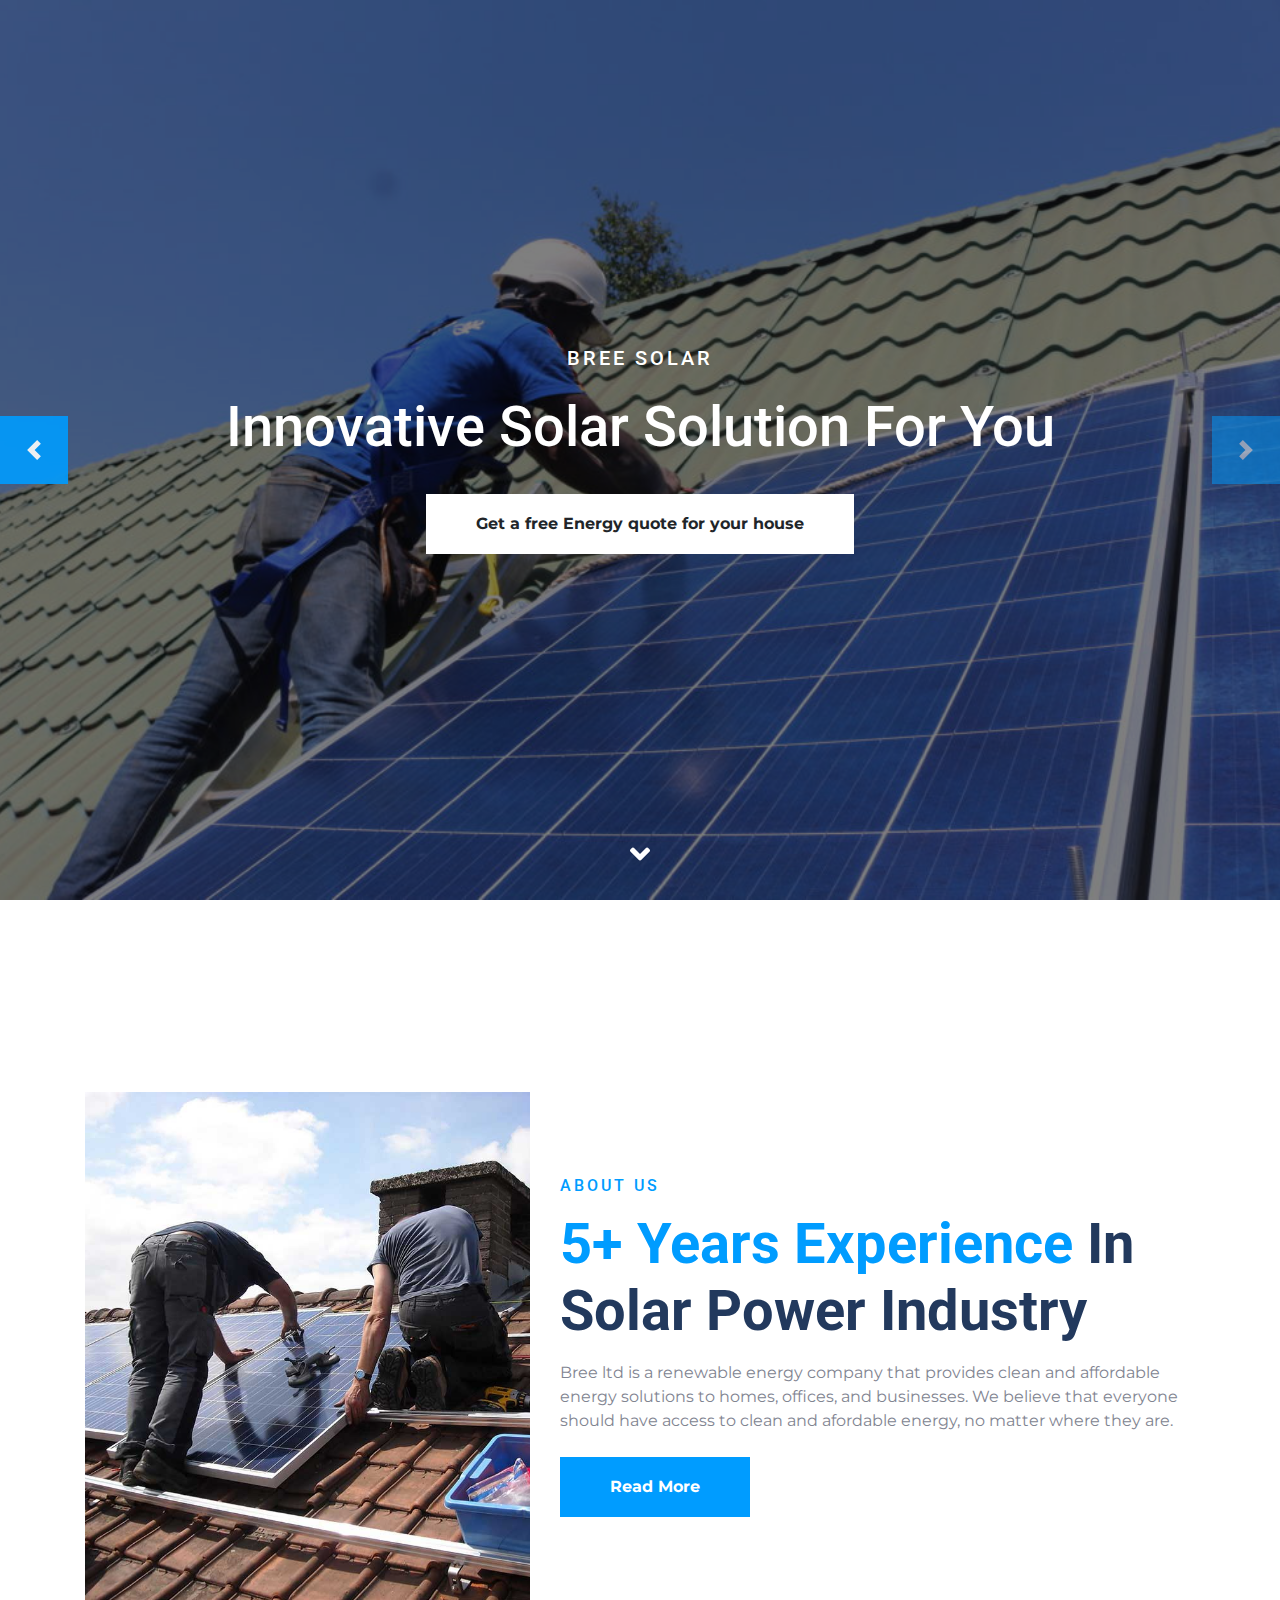
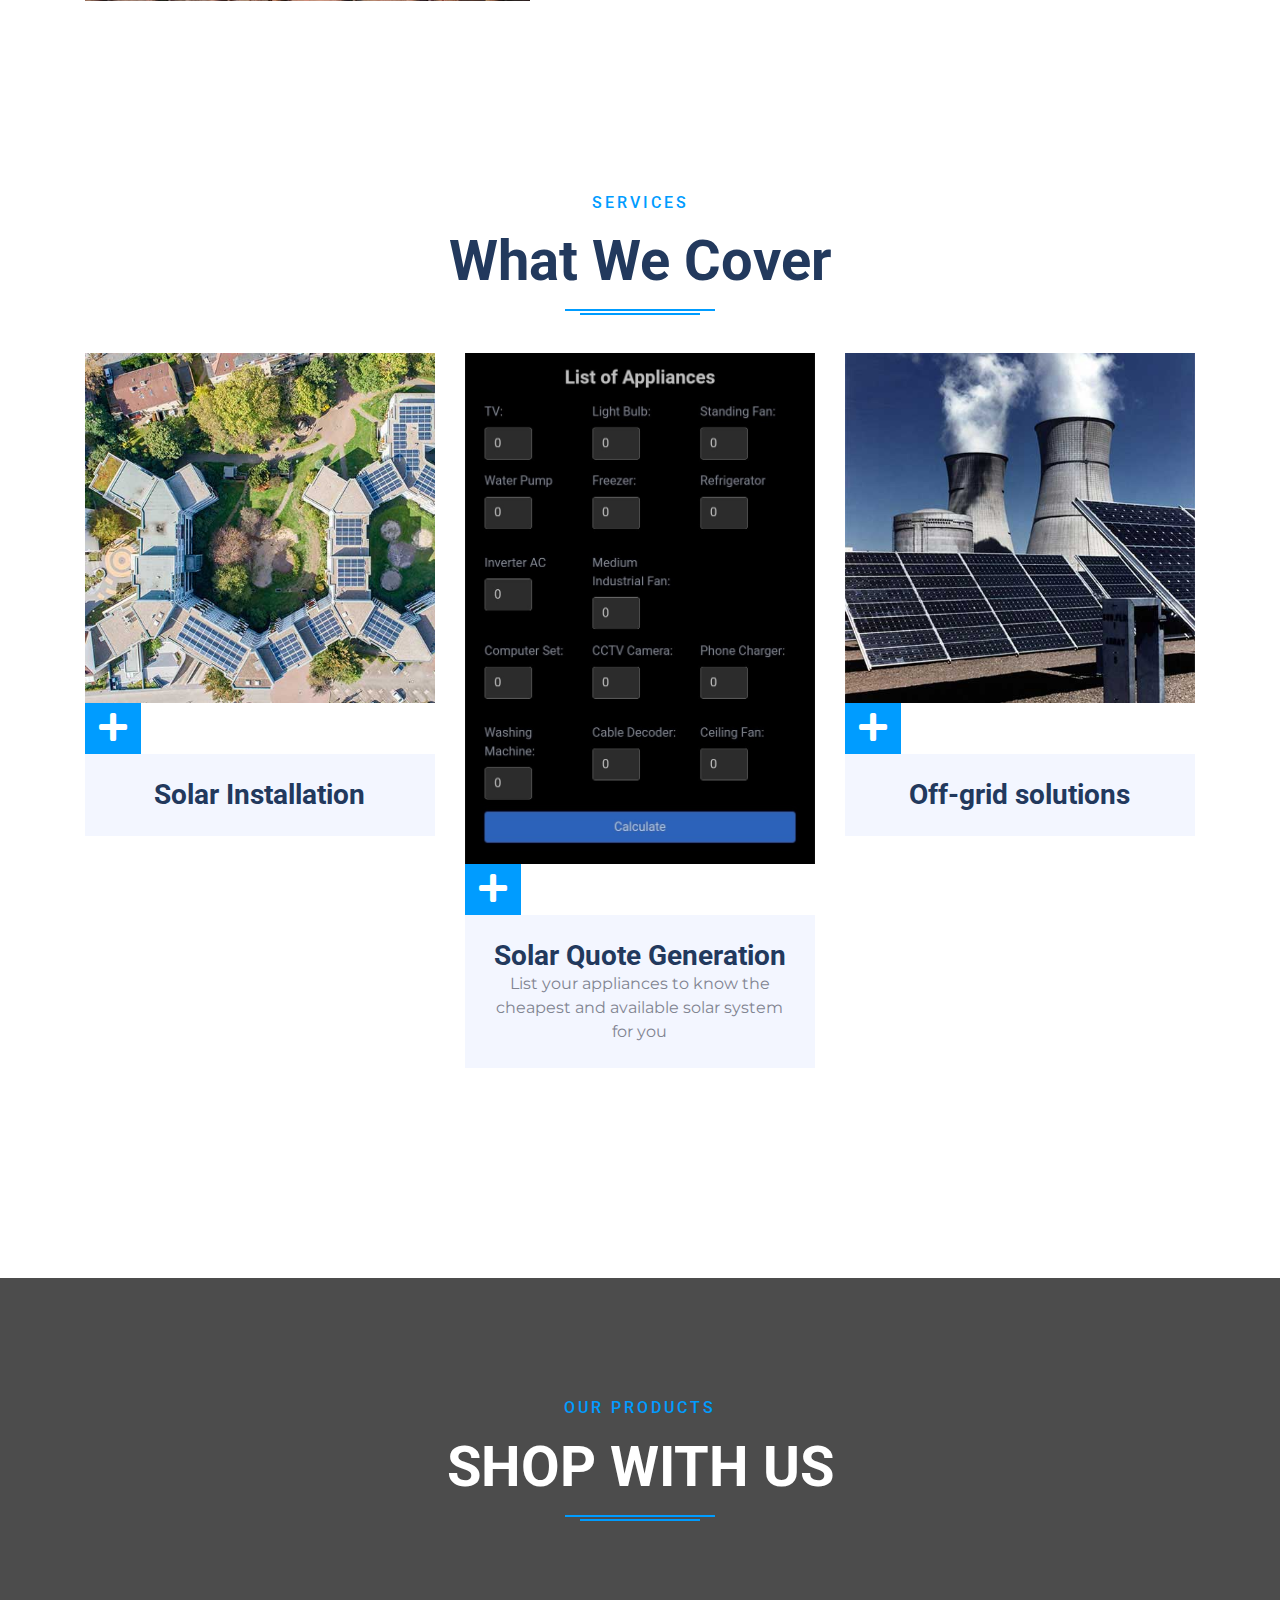
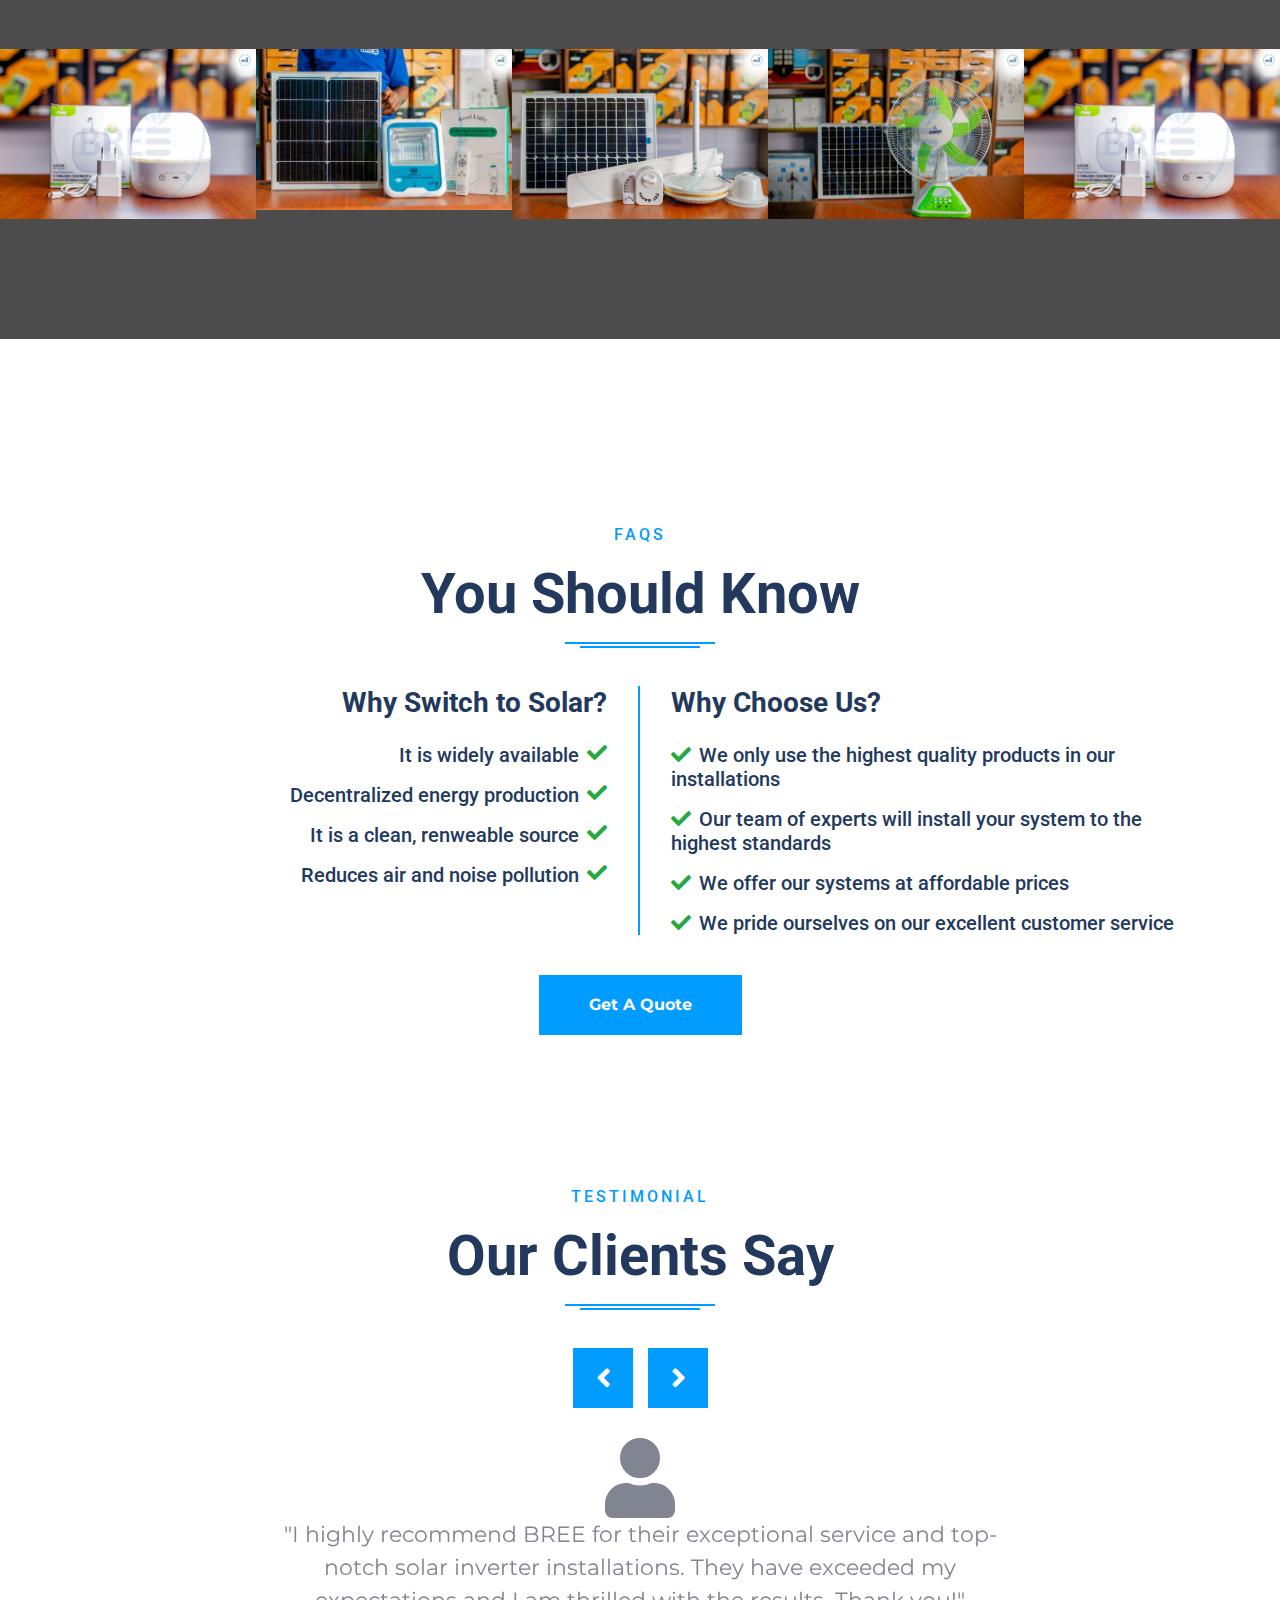
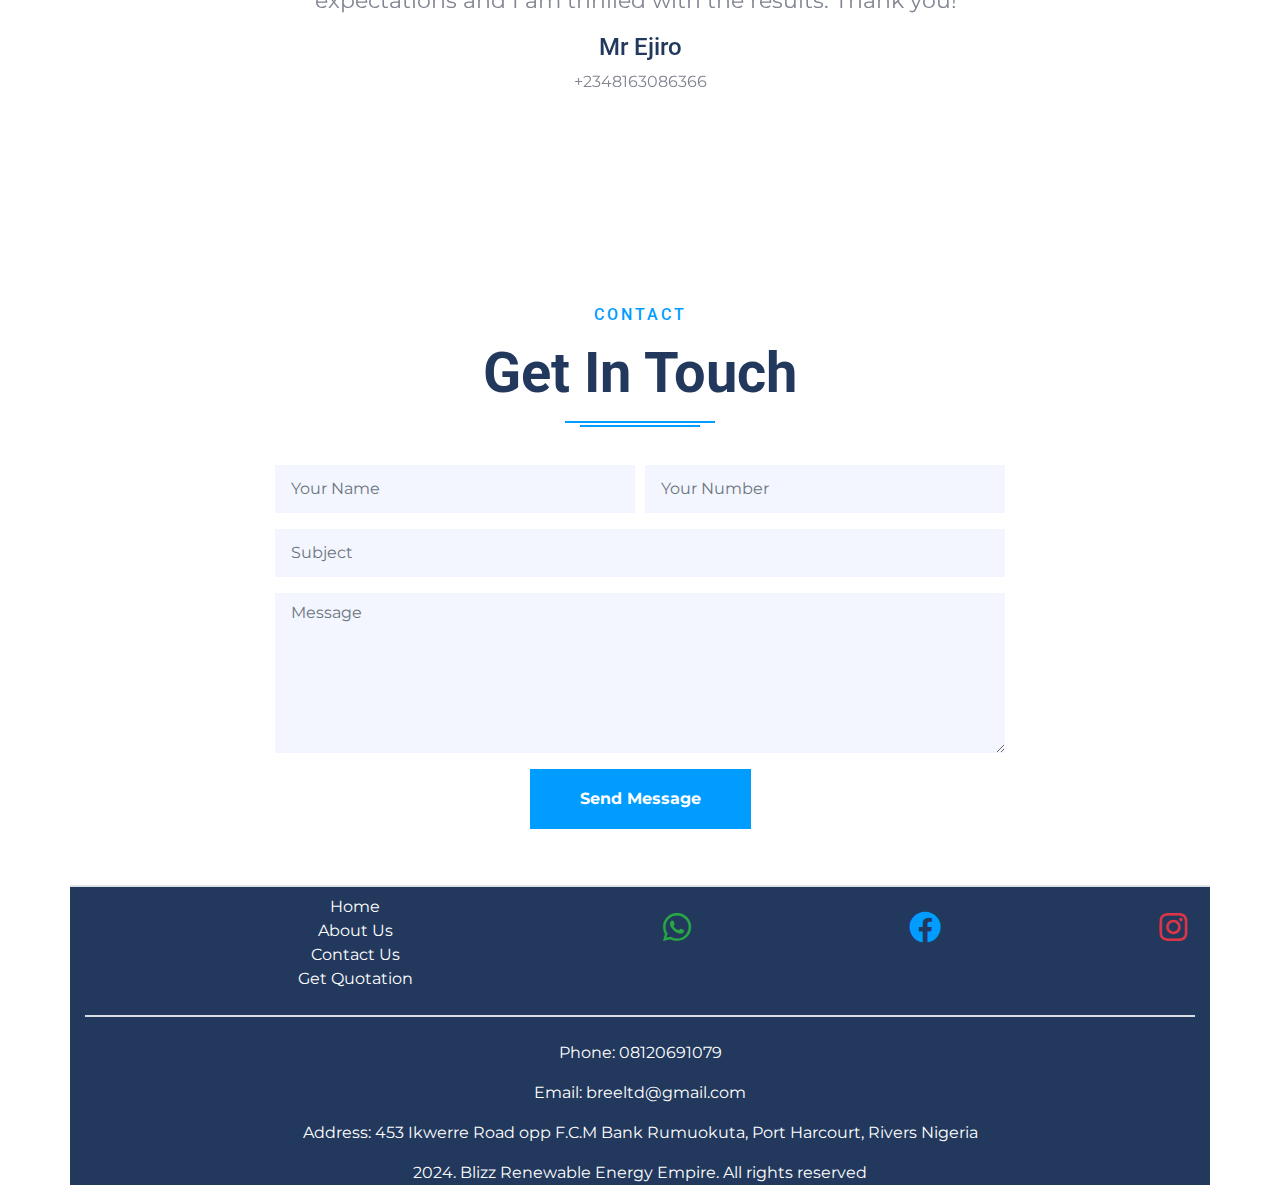
==== index.html @ 83f02541 "Update contact information in index.html" ====
<!DOCTYPE html>
<html lang="en">

<head>
    <meta charset="utf-8">
    <title>
        Bree Ltd | Renewable Energy Solutions
    </title>
    <meta content="width=device-width, initial-scale=1.0" name="viewport">
    <meta content="solar bree energy" name="keywords">
    <meta content="Official site of BREE" name="description">

    <!-- Favicon -->
    <link href="img/favicon.ico" rel="icon">

    <!-- Google Web Fonts -->
    <link rel="preconnect" href="https://fonts.gstatic.com">
    <link href="https://fonts.googleapis.com/css2?family=Montserrat&family=Roboto:wght@500;700&display=swap" rel="stylesheet"> 

    <!-- Font Awesome -->
    <link href="https://cdnjs.cloudflare.com/ajax/libs/font-awesome/5.10.0/css/all.min.css" rel="stylesheet">

    <!-- Libraries Stylesheet -->
    <link href="lib/owlcarousel/assets/owl.carousel.min.css" rel="stylesheet">
    <link href="lib/lightbox/css/lightbox.min.css" rel="stylesheet">

    <!-- Customized Bootstrap Stylesheet -->
    <link href="css/style.css" rel="stylesheet">
</head>

<body data-spy="scroll" data-target=".navbar" data-offset="51">

    <!-- Navbar Start -->
    <nav class="navbar fixed-top shadow-sm navbar-expand-lg bg-dark navbar-dark py-1 py-lg-0 px-lg-5">
        <a href="index.html" text-sm class="">
            <p class="display-2 text-white text-uppercase m-0">Bree Solar</p>
        </a>
        <button type="button" class="navbar-toggler" data-toggle="collapse" data-target="#navbarCollapse">
            <span class="navbar-toggler-icon"></span>
        </button>
        <div class="collapse navbar-collapse justify-content-between" id="navbarCollapse">
            <div class="navbar-nav ml-auto py-0">
                <a href="index.html" class="nav-item nav-link active">Home</a>
                <a href="store.html" class="nav-item nav-link">Shop</a>
                <a href="about.html" class="nav-item nav-link">About Us</a>
                <a href="quote.html" class="nav-item nav-link">Get Quotation</a>
            </div>
        </div>
    </nav>
    <!-- Navbar End -->


    <!-- Carousel Start -->
    <div class="container-fluid p-0 mb-5 pb-5" id="home">
        <div id="header-carousel" class="carousel slide carousel-fade" data-ride="carousel">
            <div class="carousel-inner">
                <div class="carousel-item position-relative active" style="height: 100vh; min-height: 400px;">
                    <img class="position-absolute w-100 h-100" alt="man installing solar" src="images/solar-project.jpg" style="object-fit: cover;">
                    <div class="carousel-caption d-flex flex-column align-items-center justify-content-center">
                        <div class="p-3" style="max-width: 900px;">
                            <h5 class="text-white text-uppercase mb-4" style="letter-spacing: 3px;">Bree solar</h>
                            <h4 class="display-4  text-white mb-4">Innovative Solar Solution For You</h4>
                            <a class="btn w-30 btn-light font-weight-bold py-3 px-5 mt-2 btn-scroll" href="quote.html">
                            Get a free Energy quote for your house    
                            </a>
                        </div>
                    </div>
                </div>
                <div class="carousel-item position-relative" style="height: 100vh; min-height: 400px;">
                    <img class="position-absolute w-100 h-100" alt="solar entrance" src="img/carousel-2.jpg" style="object-fit: cover;">
                    <div class="carousel-caption d-flex flex-column align-items-center justify-content-center">
                        <div class="p-3" style="max-width: 900px;">
                            <h5 class="text-white text-uppercase mb-4" style="letter-spacing: 3px;">Bree solar</h5>
                            <h4 class="display-4 font-secondary text-white mb-4">Let The Sun Work For You</h4>
                            <a class="btn w-30 btn-light font-weight-bold py-3 px-5 mt-2 btn-scroll" href="quote.html">
                                Get a free quote for your house    
                                </a>
                        </div>
                    </div>
                </div>
            </div>
            
            <a class="carousel-control-prev  justify-content-start" href="#header-carousel" data-slide="prev">
                <div class="btn btn-primary px-0" style="width: 68px; height: 68px;">
                    <span class="carousel-control-prev-icon mt-3"></span>
                </div>
            </a>
            <a class="carousel-control-next justify-content-end" href="#header-carousel" data-slide="next">
                <div class="btn btn-primary px-0" style="width: 68px; height: 68px;">
                    <span class="carousel-control-next-icon mt-3"></span>
                </div>
            </a>
        </div>
    </div>
    <!-- Carousel End -->


    <!-- About Start -->
    <div class="container-fluid py-5" id="about">
        <div class="container py-5">
            <div class="row align-items-center">
                <div class="col-lg-5">
                    <img class="img-fluid mb-4 mb-lg-0" src="img/about.jpg" alt="men installing solar">
                </div>
                <div class="col-lg-7">
                    <h6 class="text-uppercase text-primary mb-3" style="letter-spacing: 3px;">About Us</h6>
                    <h1 class="display-4 mb-3"><span class="text-primary">5+ Years Experience</span> In Solar Power Industry</h1>
                    <p>Bree ltd is a renewable energy company that provides clean and affordable
                         energy solutions to homes, offices, and businesses. We believe that everyone should have access to clean and afordable energy, no matter where they are.</p>
                    <buton class="btn btn-primary font-weight-bold py-3 px-5 mt-2" data-toggle="modal" data-target="#exampleModalLong">Read More</button>
                </div>
            </div>
        </div>
    </div>
    <!-- About End -->


    <!-- Service Start -->
    <div class="container-fluid py-5" id="service">
        <div class="container py-5">
            <div class="section-title position-relative text-center">
                <h6 class="text-uppercase text-primary mb-3" style="letter-spacing: 3px;">Services</h6>
                <h1 class="font-secondary display-4">What We Cover</h1>
            </div>
            <div class="row">
                <div class="col-lg-4 mb-3">
                    <div class="product-item mb-2">
                        <div class="product-img">
                            <img class="img-fluid" src="img/product-1.jpg" alt="product 1">
                            <button class="btn btn-primary" data-toggle="modal" data-target="#exampleModalLong">
                                <i class="fa fa-2x fa-plus text-white"></i>
                            </button>
                        </div>
                        <div class="bg-secondary text-center p-4">
                            <h3 class="m-0">Solar Installation</h3>
                        </div>
                    </div>
                </div>
                <div class="col-lg-4 mb-3">
                    <div class="product-item mb-2">
                        <div class="product-img">
                            <img class="img-fluid" src="images/quote-generator.jpg" alt="quote generator">
                            <button type="button" class="btn btn-primary" data-toggle="modal" data-target="#exampleModalLong">
                                <i class="fa fa-2x fa-plus text-white"></i>
                            </button>
                        </div>
                        <div class="bg-secondary text-center p-4">
                            <h3 class="m-0">Solar Quote Generation</h3>
                            <p class="m-0">List your appliances to know the cheapest and available solar system for you</p>
                        </div>
                    </div>
                </div>
                <div class="col-lg-4 mb-3">
                    <div class="product-item mb-2">
                        <div class="product-img">
                            <img class="img-fluid" src="img/product-3.jpg" alt="product 3">
                            <button type="button" class="btn btn-primary" data-toggle="modal" data-target="#exampleModalLong">
                                <i class="fa fa-2x fa-plus text-white"></i>
                            </button>
                        </div>
                        <div class="bg-secondary text-center p-4">
                            <h3 class="m-0">Off-grid solutions</h3>
                        </div>
                    </div>
                </div>
            </div>
        </div>
    </div>
    <!-- Service End -->


    <!-- Gallery Start -->
    <div class="container-fluid bg-gallery" id="project" style="padding: 120px 0; margin: 90px 0;">
        <div class="section-title position-relative text-center" style="margin-bottom: 120px;">
            <h6 class="text-uppercase text-primary mb-3" style="letter-spacing: 3px;">Our PRoducts</h6>
            <h1 class="font-secondary display-4 text-white">SHOP WITH US</h1>
        </div>
        <div class="owl-carousel gallery-carousel">
            <div class="gallery-item">
                <img class="img-fluid w-100" src="images/Solar_bulb_1_hv5fwf_y5y6n8.webp" alt="Solar Bulb">
                <a class="btn btn-primary" href="store.html">
                    <p class="bg:black text-black">GET NOW</p>
                </a>
            </div>
            <div class="gallery-item">
                <img class="img-fluid w-100" src="images/Garden_light_ac92hc_eexmew.webp" alt="Garden Light">
                <a class="btn btn-primary" href="store.html">
                    <p class="bg:black text-black">GET NOW</p>
                </a>
            </div>
            <div class="gallery-item">
                <img class="img-fluid w-100" src="images/Solar_ceiling_fan1_xxvpco_vdfxgt.webp" alt="Solar Ceiing Fan">
                <a class="btn btn-primary" href="store.html">
                    <p class="bg:black text-black">GET NOW</p>
                </a>
            </div>
            <div class="gallery-item">
                <img class="img-fluid w-100" src="images/Solar_desk_fan_wyxm89_cf7bm9.webp" alt="Solar Desk Fan">
                <a class="btn btn-primary" href="store.html">
                    <p class="bg:black text-black">GET NOW</p>
                </a>
            </div>
        </div>
    </div>
    <!-- Gallery End -->

    <!-- FAQs Start -->
    <div class="container-fluid py-5" id="faqs">
        <div class="container py-5">
            <div class="section-title position-relative text-center">
                <h6 class="text-uppercase text-primary mb-3" style="letter-spacing: 3px;">FAQs</h6>
                <h1 class="display-4">You Should Know</h1>
            </div>
            <div class="row">
                <div class="col-md-6 border-right border-primary">
                    <div class="text-center text-md-right mr-md-3 mb-4 mb-md-0">
                        <h3 class="mb-4">Why Switch to Solar?</h3>
                        <h5 class="mb-3"><i class="fa fa-check text-success float-md-right mr-2 mr-md-0 ml-md-2"></i>It is widely available</h5>
                        <h5 class="mb-3"><i class="fa fa-check text-success float-md-right mr-2 mr-md-0 ml-md-2"></i>Decentralized energy production</h5>
                        <h5 class="mb-3"><i class="fa fa-check text-success float-md-right mr-2 mr-md-0 ml-md-2"></i>It is a clean, renweable source</h5>
                        <h5 class="mb-0"><i class="fa fa-check text-success float-md-right mr-2 mr-md-0 ml-md-2"></i>Reduces air and noise pollution</h5>
                    </div>
                </div>
                <div class="col-md-6">
                    <div class="text-center text-md-left ml-md-3">
                        <h3 class="mb-4">Why Choose Us?</h3>
                        <h5 class="mb-3"><i class="fa fa-check text-success mr-2"></i>We only use the highest quality products in our installations</h5>
                        <h5 class="mb-3"><i class="fa fa-check text-success mr-2"></i>Our team of experts will install your system to the highest standards</h5>
                        <h5 class="mb-3"><i class="fa fa-check text-success mr-2"></i>We offer our
                            systems at affordable prices</h5>
                        <h5 class="mb-0"><i class="fa fa-check text-success mr-2"></i>We pride ourselves on our excellent customer service</h5>
                    </div>
                </div>
                <div class="col-md-12 text-center pt-3">
                    <a class="btn btn-primary font-weight-bold py-3 px-5 mt-4 btn-scroll" href="quote.html">Get A Quote</a>
                </div>
            </div>
        </div>
    </div>
    <!-- FAQs End -->


    <!-- Testimonial Start -->
    <div class="container-fluid py-2" id="testimonial">
        <div class="container py-5">
            <div class="section-title position-relative text-center" style="margin-bottom: 120px;">
                <h6 class="text-uppercase text-primary mb-3" style="letter-spacing: 3px;">Testimonial</h6>
                <h1 class="display-4">Our Clients Say</h1>
            </div>
            <div class="row justify-content-center">
                <div class="col-lg-8">
                    <div class="owl-carousel testimonial-carousel">
                        <div class="text-center">
                            <i class="fa fa-user fa-5x object-cover text-blue-400"> </i>
                            <p style="font-size: 22px;">"I highly recommend BREE for their exceptional
                                service and top-notch solar inverter installations.
                                They have exceeded my expectations and I am
                                thrilled with the results. Thank you!"</p>
                            <h4>Mr Ejiro </h4>
                            <span>+2348163086366</span>
                        </div>
                        <div class="text-center">
                            <i class="fa fa-user fa-5x object-cover text-blue-600"> </i>
                            <p style="font-size: 22px;">"I recently had a solar inverter system installed in my home
                                and I couldn't be happier with the results. The installation
                                process was smooth and efficient, and the team from BREE
                                were professional and knowledgeable. Since the installation,
                                my energy bills have significantly decreased and I feel good
                                knowing that I am doing my part for the environment."</p>
                            <h4>Mr Tobore</h4>
                            <span>+2349164068313</span>
                        </div>
                    </div>
                </div>
            </div>
        </div>
    </div>
    <!-- Testimonial End -->


    <!-- Contact Start -->
    <div class="container-fluid py-2" id="contact">
        <div class="container py-5">
            <div class="section-title position-relative text-center">
                <h6 class="text-uppercase text-primary mb-3" style="letter-spacing: 3px;">Contact</h6>
                <h1 class="font-secondary display-4">Get In Touch</h1>
            </div>
            <div class="row justify-content-center">
                <div class="col-lg-8">
                    <div class="contact-form">
                        <div id="success"></div>
                        <form name="sentMessage" id="contactForm" novalidate="novalidate">
                            <div class="form-row">
                                <div class="col-sm-6 control-group">
                                    <input type="text" class="form-control bg-secondary border-0 py-4 px-3" id="name" placeholder="Your Name" required="required" data-validation-required-message="Please enter your name" />
                                    <p class="help-block text-danger"></p>
                                </div>
                                <div class="col-sm-6 control-group">
                                    <input type="number" class="form-control bg-secondary border-0 py-4 px-3" id="number" placeholder="Your Number" required="required" data-validation-required-message="Please enter your phone number" />
                                    <p class="help-block text-danger"></p>
                                </div>
                            </div>
                            <div class="control-group">
                                <input type="text" class="form-control bg-secondary border-0 py-4 px-3" id="subject" placeholder="Subject" required="required" data-validation-required-message="Please enter a subject" />
                                <p class="help-block text-danger"></p>
                            </div>
                            <div class="control-group">
                                <textarea class="form-control bg-secondary border-0 py-2 px-3" rows="6" id="message" placeholder="Message" required="required" data-validation-required-message="Please enter your message"></textarea>
                                <p class="help-block text-danger"></p>
                            </div>
                            <div class="text-center">
                                <button class="btn btn-primary font-weight-bold py-3 px-5" type="submit" id="sendMessageButton">Send Message</button>
                            </div>
                        </form>
                    </div>
                </div>
            </div>
        </div>
    </div>
    <!-- Contact End -->


    <!-- Footer Start -->
   

    <footer class="container mx-auto py-8 border-top text-center text-white bg-dark">
        <div class="row">
          <div class="col-md-6 d-flex flex-column mt-2 align-items-center justify-content-center">
            <a href="index.html" class="text-white">Home</a>
            <a href="about.html" class="text-white">About Us</a>
            <a href="/" class="text-white">Contact Us</a>
            <a href="quote.html" class="text-white">Get Quotation</a>
          </div>
          <div class="col-md-6 d-flex mx-30 justify-content-between mt-4">
            <a href="https://api.whatsapp.com/send?phone=2348120691079&text=Hi.%20I%27m%20interested%20in%20getting%20____" class="mx-2 text-success">
              <i class="fab fa-whatsapp fa-2x"></i>
            </a>
            <a href="https://facebook.com/breeltd" class="mx-2 text-primary">
              <i class="fab fa-facebook fa-2x"></i>
            </a>
            <a href="https://instagram.com/bree.ltd" class="mx-2 text-danger">
              <i class="fab fa-instagram fa-2x"></i>
            </a>
          </div>
        </div>
        <hr class="mt-4 bg-secondary">
        <div class="row">
          <div class="mx-auto px-4 mt-2">
            <p class="">Phone: 08120691079</p>
            <p class="">Email: breeltd@gmail.com</p>
            <p class="">Address: 453 Ikwerre Road opp F.C.M Bank Rumuokuta, Port Harcourt, Rivers Nigeria</p>
          </div>
        </div>
        <p class="">2024. Blizz Renewable Energy Empire. All rights reserved</p>
      </footer>
      
    <!-- Footer End -->



    <!-- Modal -->
    <div class="modal fade" id="exampleModalLong" tabindex="-1" role="dialog" aria-labelledby="exampleModalLongTitle"
        aria-hidden="true">
        <div class="modal-dialog modal-lg" role="document">
            <div class="modal-content">
                <div class="modal-header">
                    <h5 class="modal-title" id="exampleModalLongTitle">Solar Energy System</h5>
                    <button type="button" class="close" data-dismiss="modal" aria-label="Close">
                        <span aria-hidden="true">&times;</span>
                    </button>
                </div>
                <div class="modal-body">
                    <img class="img-fluid mb-4" src="images/solar-project-2.jpg" alt="Bree Carousel">
                    <p> Bree Ltd is a renewable energy company that provides clean and affordable energy solutions to homes, offices,
                        and businesses. We believe that everyone should have access to clean and affordable energy, no matter where they
                        are. Our mission is to provide clean and affordable energy to everyone, no matter where they are.
                        We only use the highest quality products in our installations. 
                        This means that you can be sure that your
                        system will be reliable and efficient.
                        Our team of experts will install your system to the highest standards. 
                        This means that you can be sure
                        that your system will be reliable and efficient.
                        We believe that everyone should have access to clean and affordable energy. That's why we offer our
                        systems at affordable prices.
                        We pride ourselves on our excellent customer service. Our team is always on hand to help you with any
                        questions or queries you may have.</p>
                </div>
            </div>
        </div>
    </div>
    <!-- Modal -->


    <!-- Scroll to Bottom -->
    <i class="fa fa-2x fa-angle-down text-white scroll-to-bottom"></i>
    <!-- <i class="fa fa-2x fa-whatsapp text-green-500 bg-black fixed mr-4 mb-4"></i> -->

    <!-- Back to Top -->
    <a href="#" class="btn btn-lg btn-outline-primary btn-lg-square back-to-top"><i class="fa fa-angle-double-up"></i></a>


    <!-- JavaScript Libraries -->
    <script src="https://code.jquery.com/jquery-3.4.1.min.js"></script>
    <script src="https://stackpath.bootstrapcdn.com/bootstrap/4.4.1/js/bootstrap.bundle.min.js"></script>
    <script src="lib/easing/easing.min.js"></script>
    <script src="lib/waypoints/waypoints.min.js"></script>
    <script src="lib/owlcarousel/owl.carousel.min.js"></script>
    <script src="lib/isotope/isotope.pkgd.min.js"></script>
    <script src="lib/lightbox/js/lightbox.min.js"></script>

    <!-- Contact Javascript File -->
    <script src="mail/jqBootstrapValidation.min.js"></script>
    <script src="mail/contact.js"></script>

    <!-- Template Javascript -->
    <script src="js/main.js"></script>
</body>

</html>
---- css/style.css ----
/******* Bootstrap Theming ********/
/*!
 * Bootstrap v4.5.3 (https://getbootstrap.com/)
 * Copyright 2011-2020 The Bootstrap Authors
 * Copyright 2011-2020 Twitter, Inc.
 * Licensed under MIT (https://github.com/twbs/bootstrap/blob/main/LICENSE)
 */
:root {
  --blue: #007bff;
  --indigo: #6610f2;
  --purple: #6f42c1;
  --pink: #e83e8c;
  --red: #dc3545;
  --orange: #fd7e14;
  --yellow: #ffc107;
  --green: #28a745;
  --teal: #20c997;
  --cyan: #17a2b8;
  --white: #fff;
  --gray: #6c757d;
  --gray-dark: #343a40;
  --primary: #009CFF;
  --secondary: #F3F6FF;
  --success: #28a745;
  --info: #17a2b8;
  --warning: #ffc107;
  --danger: #dc3545;
  --light: #FFFFFF;
  --dark: #22395d;
  --breakpoint-xs: 0;
  --breakpoint-sm: 576px;
  --breakpoint-md: 768px;
  --breakpoint-lg: 992px;
  --breakpoint-xl: 1200px;
  --font-family-sans-serif: "Montserrat", sans-serif;
  --font-family-monospace: SFMono-Regular, Menlo, Monaco, Consolas, "Liberation Mono", "Courier New", monospace;
}

*,
*::before,
*::after {
  box-sizing: border-box;
}

html {
  font-family: sans-serif;
  line-height: 1.15;
  -webkit-text-size-adjust: 100%;
  -webkit-tap-highlight-color: rgba(0, 0, 0, 0);
}

article, aside, figcaption, figure, footer, header, hgroup, main, nav, section {
  display: block;
}

body {
  margin: 0;
  font-family: "Montserrat", sans-serif;
  font-size: 1rem;
  font-weight: 400;
  line-height: 1.5;
  color: #818491;
  text-align: left;
  background-color: #FFFFFF;
}

[tabindex="-1"]:focus:not(:focus-visible) {
  outline: 0 !important;
}

hr {
  box-sizing: content-box;
  height: 0;
  overflow: visible;
}

h1, h2, h3, h4, h5, h6 {
  margin-top: 0;
  margin-bottom: 0.5rem;
}

p {
  margin-top: 0;
  margin-bottom: 1rem;
}

abbr[title],
abbr[data-original-title] {
  text-decoration: underline;
  text-decoration: underline dotted;
  cursor: help;
  border-bottom: 0;
  text-decoration-skip-ink: none;
}

address {
  margin-bottom: 1rem;
  font-style: normal;
  line-height: inherit;
}

ol,
ul,
dl {
  margin-top: 0;
  margin-bottom: 1rem;
}

ol ol,
ul ul,
ol ul,
ul ol {
  margin-bottom: 0;
}

dt {
  font-weight: 700;
}

dd {
  margin-bottom: .5rem;
  margin-left: 0;
}

blockquote {
  margin: 0 0 1rem;
}

b,
strong {
  font-weight: bolder;
}

small {
  font-size: 80%;
}

sub,
sup {
  position: relative;
  font-size: 75%;
  line-height: 0;
  vertical-align: baseline;
}

sub {
  bottom: -.25em;
}

sup {
  top: -.5em;
}

a {
  color: #009CFF;
  text-decoration: none;
  background-color: transparent;
}

a:hover {
  color: #006db3;
  text-decoration: underline;
}

a:not([href]):not([class]) {
  color: inherit;
  text-decoration: none;
}

a:not([href]):not([class]):hover {
  color: inherit;
  text-decoration: none;
}

pre,
code,
kbd,
samp {
  font-family: SFMono-Regular, Menlo, Monaco, Consolas, "Liberation Mono", "Courier New", monospace;
  font-size: 1em;
}

pre {
  margin-top: 0;
  margin-bottom: 1rem;
  overflow: auto;
  -ms-overflow-style: scrollbar;
}

figure {
  margin: 0 0 1rem;
}

img {
  vertical-align: middle;
  border-style: none;
}

svg {
  overflow: hidden;
  vertical-align: middle;
}

table {
  border-collapse: collapse;
}

caption {
  padding-top: 0.75rem;
  padding-bottom: 0.75rem;
  color: #6c757d;
  text-align: left;
  caption-side: bottom;
}

th {
  text-align: inherit;
  text-align: -webkit-match-parent;
}

label {
  display: inline-block;
  margin-bottom: 0.5rem;
}

button {
  border-radius: 0;
}

button:focus {
  outline: 1px dotted;
  outline: 5px auto -webkit-focus-ring-color;
}

input,
button,
select,
optgroup,
textarea {
  margin: 0;
  font-family: inherit;
  font-size: inherit;
  line-height: inherit;
}

button,
input {
  overflow: visible;
}

button,
select {
  text-transform: none;
}

[role="button"] {
  cursor: pointer;
}

select {
  word-wrap: normal;
}

button,
[type="button"],
[type="reset"],
[type="submit"] {
  -webkit-appearance: button;
}

button:not(:disabled),
[type="button"]:not(:disabled),
[type="reset"]:not(:disabled),
[type="submit"]:not(:disabled) {
  cursor: pointer;
}

button::-moz-focus-inner,
[type="button"]::-moz-focus-inner,
[type="reset"]::-moz-focus-inner,
[type="submit"]::-moz-focus-inner {
  padding: 0;
  border-style: none;
}

input[type="radio"],
input[type="checkbox"] {
  box-sizing: border-box;
  padding: 0;
}

textarea {
  overflow: auto;
  resize: vertical;
}

fieldset {
  min-width: 0;
  padding: 0;
  margin: 0;
  border: 0;
}

legend {
  display: block;
  width: 100%;
  max-width: 100%;
  padding: 0;
  margin-bottom: .5rem;
  font-size: 1.5rem;
  line-height: inherit;
  color: inherit;
  white-space: normal;
}

@media (max-width: 1200px) {
  legend {
    font-size: calc(1.275rem + 0.3vw) ;
  }
}

progress {
  vertical-align: baseline;
}

[type="number"]::-webkit-inner-spin-button,
[type="number"]::-webkit-outer-spin-button {
  height: auto;
}

[type="search"] {
  outline-offset: -2px;
  -webkit-appearance: none;
}

[type="search"]::-webkit-search-decoration {
  -webkit-appearance: none;
}

::-webkit-file-upload-button {
  font: inherit;
  -webkit-appearance: button;
}

output {
  display: inline-block;
}

summary {
  display: list-item;
  cursor: pointer;
}

template {
  display: none;
}

[hidden] {
  display: none !important;
}

h1, h2, h3, h4, h5, h6,
.h1, .h2, .h3, .h4, .h5, .h6 {
  margin-bottom: 0.5rem;
  font-family: "Roboto", sans-serif;
  font-weight: 500;
  line-height: 1.2;
  color: #22395d;
}

h1, .h1 {
  font-size: 0.5rem;
}

@media (max-width: 1200px) {
  h1, .h1 {
    font-size: calc(1.375rem + 1.5vw) ;
  }
}

h2, .h2 {
  font-size: 2rem;
}

@media (max-width: 1200px) {
  h2, .h2 {
    font-size: calc(1.325rem + 0.9vw) ;
  }
}

h3, .h3 {
  font-size: 1.75rem;
}

@media (max-width: 1200px) {
  h3, .h3 {
    font-size: calc(1.3rem + 0.6vw) ;
  }
}

h4, .h4 {
  font-size: 1.5rem;
}

@media (max-width: 1200px) {
  h4, .h4 {
    font-size: calc(1.275rem + 0.3vw) ;
  }
}

h5, .h5 {
  font-size: 1.25rem;
}

h6, .h6 {
  font-size: 1rem;
}

.lead {
  font-size: 1.25rem;
  font-weight: 300;
}

.display-1 {
  font-size: 6rem;
  font-weight: 300;
  line-height: 1.2;
}

@media (max-width: 1200px) {
  .display-1 {
    font-size: calc(1.725rem + 5.7vw) ;
  }
}

.display-2 {
  font-size: 5.5rem;
  font-weight: 300;
  line-height: 1.2;
}

@media (max-width: 1200px) {
  .display-2 {
    font-size: calc(1.675rem + 5.1vw) ;
  }
}

.display-3 {
  font-size: 4.5rem;
  font-weight: 300;
  line-height: 1.2;
}

@media (max-width: 1200px) {
  .display-3 {
    font-size: calc(1.575rem + 3.9vw) ;
  }
}

.display-4 {
  font-size: 3.5rem;
  font-weight: 300;
  line-height: 1.2;
}

@media (max-width: 1200px) {
  .display-4 {
    font-size: calc(1.475rem + 2.7vw) ;
  }
}

hr {
  margin-top: 1rem;
  margin-bottom: 1rem;
  border: 0;
  border-top: 2px solid rgba(0, 0, 0, 0.1);
}

small,
.small {
  font-size: 80%;
  font-weight: 400;
}

mark,
.mark {
  padding: 0.2em;
  background-color: #fcf8e3;
}

.list-unstyled {
  padding-left: 0;
  list-style: none;
}

.list-inline {
  padding-left: 0;
  list-style: none;
}

.list-inline-item {
  display: inline-block;
}

.list-inline-item:not(:last-child) {
  margin-right: 0.5rem;
}

.initialism {
  font-size: 90%;
  text-transform: uppercase;
}

.blockquote {
  margin-bottom: 1rem;
  font-size: 1.25rem;
}

.blockquote-footer {
  display: block;
  font-size: 80%;
  color: #6c757d;
}

.blockquote-footer::before {
  content: "\2014\00A0";
}

.img-fluid {
  max-width: 100%;
  height: auto;
}

.img-thumbnail {
  padding: 0.25rem;
  background-color: #FFFFFF;
  border: 2px solid #dee2e6;
  max-width: 100%;
  height: auto;
}

.figure {
  display: inline-block;
}

.figure-img {
  margin-bottom: 0.5rem;
  line-height: 1;
}

.figure-caption {
  font-size: 90%;
  color: #6c757d;
}

code {
  font-size: 87.5%;
  color: #e83e8c;
  word-wrap: break-word;
}

a > code {
  color: inherit;
}

kbd {
  padding: 0.2rem 0.4rem;
  font-size: 87.5%;
  color: #fff;
  background-color: #212529;
}

kbd kbd {
  padding: 0;
  font-size: 100%;
  font-weight: 700;
}

pre {
  display: block;
  font-size: 87.5%;
  color: #212529;
}

pre code {
  font-size: inherit;
  color: inherit;
  word-break: normal;
}

.pre-scrollable {
  max-height: 340px;
  overflow-y: scroll;
}

.container,
.container-fluid,
.container-sm,
.container-md,
.container-lg,
.container-xl {
  width: 100%;
  padding-right: 15px;
  padding-left: 15px;
  margin-right: auto;
  margin-left: auto;
}

@media (min-width: 576px) {
  .container, .container-sm {
    max-width: 540px;
  }
}

@media (min-width: 768px) {
  .container, .container-sm, .container-md {
    max-width: 720px;
  }
}

@media (min-width: 992px) {
  .container, .container-sm, .container-md, .container-lg {
    max-width: 960px;
  }
}

@media (min-width: 1200px) {
  .container, .container-sm, .container-md, .container-lg, .container-xl {
    max-width: 1140px;
  }
}

.row {
  display: flex;
  flex-wrap: wrap;
  margin-right: -15px;
  margin-left: -15px;
}

.no-gutters {
  margin-right: 0;
  margin-left: 0;
}

.no-gutters > .col,
.no-gutters > [class*="col-"] {
  padding-right: 0;
  padding-left: 0;
}

.col-1, .col-2, .col-3, .col-4, .col-5, .col-6, .col-7, .col-8, .col-9, .col-10, .col-11, .col-12, .col,
.col-auto, .col-sm-1, .col-sm-2, .col-sm-3, .col-sm-4, .col-sm-5, .col-sm-6, .col-sm-7, .col-sm-8, .col-sm-9, .col-sm-10, .col-sm-11, .col-sm-12, .col-sm,
.col-sm-auto, .col-md-1, .col-md-2, .col-md-3, .col-md-4, .col-md-5, .col-md-6, .col-md-7, .col-md-8, .col-md-9, .col-md-10, .col-md-11, .col-md-12, .col-md,
.col-md-auto, .col-lg-1, .col-lg-2, .col-lg-3, .col-lg-4, .col-lg-5, .col-lg-6, .col-lg-7, .col-lg-8, .col-lg-9, .col-lg-10, .col-lg-11, .col-lg-12, .col-lg,
.col-lg-auto, .col-xl-1, .col-xl-2, .col-xl-3, .col-xl-4, .col-xl-5, .col-xl-6, .col-xl-7, .col-xl-8, .col-xl-9, .col-xl-10, .col-xl-11, .col-xl-12, .col-xl,
.col-xl-auto {
  position: relative;
  width: 100%;
  padding-right: 15px;
  padding-left: 15px;
}

.col {
  flex-basis: 0;
  flex-grow: 1;
  max-width: 100%;
}

.row-cols-1 > * {
  flex: 0 0 100%;
  max-width: 100%;
}

.row-cols-2 > * {
  flex: 0 0 50%;
  max-width: 50%;
}

.row-cols-3 > * {
  flex: 0 0 33.33333%;
  max-width: 33.33333%;
}

.row-cols-4 > * {
  flex: 0 0 25%;
  max-width: 25%;
}

.row-cols-5 > * {
  flex: 0 0 20%;
  max-width: 20%;
}

.row-cols-6 > * {
  flex: 0 0 16.66667%;
  max-width: 16.66667%;
}

.col-auto {
  flex: 0 0 auto;
  width: auto;
  max-width: 100%;
}

.col-1 {
  flex: 0 0 8.33333%;
  max-width: 8.33333%;
}

.col-2 {
  flex: 0 0 16.66667%;
  max-width: 16.66667%;
}

.col-3 {
  flex: 0 0 25%;
  max-width: 25%;
}

.col-4 {
  flex: 0 0 33.33333%;
  max-width: 33.33333%;
}

.col-5 {
  flex: 0 0 41.66667%;
  max-width: 41.66667%;
}

.col-6 {
  flex: 0 0 50%;
  max-width: 50%;
}

.col-7 {
  flex: 0 0 58.33333%;
  max-width: 58.33333%;
}

.col-8 {
  flex: 0 0 66.66667%;
  max-width: 66.66667%;
}

.col-9 {
  flex: 0 0 75%;
  max-width: 75%;
}

.col-10 {
  flex: 0 0 83.33333%;
  max-width: 83.33333%;
}

.col-11 {
  flex: 0 0 91.66667%;
  max-width: 91.66667%;
}

.col-12 {
  flex: 0 0 100%;
  max-width: 100%;
}

.order-first {
  order: -1;
}

.order-last {
  order: 13;
}

.order-0 {
  order: 0;
}

.order-1 {
  order: 1;
}

.order-2 {
  order: 2;
}

.order-3 {
  order: 3;
}

.order-4 {
  order: 4;
}

.order-5 {
  order: 5;
}

.order-6 {
  order: 6;
}

.order-7 {
  order: 7;
}

.order-8 {
  order: 8;
}

.order-9 {
  order: 9;
}

.order-10 {
  order: 10;
}

.order-11 {
  order: 11;
}

.order-12 {
  order: 12;
}

.offset-1 {
  margin-left: 8.33333%;
}

.offset-2 {
  margin-left: 16.66667%;
}

.offset-3 {
  margin-left: 25%;
}

.offset-4 {
  margin-left: 33.33333%;
}

.offset-5 {
  margin-left: 41.66667%;
}

.offset-6 {
  margin-left: 50%;
}

.offset-7 {
  margin-left: 58.33333%;
}

.offset-8 {
  margin-left: 66.66667%;
}

.offset-9 {
  margin-left: 75%;
}

.offset-10 {
  margin-left: 83.33333%;
}

.offset-11 {
  margin-left: 91.66667%;
}

@media (min-width: 576px) {
  .col-sm {
    flex-basis: 0;
    flex-grow: 1;
    max-width: 100%;
  }
  .row-cols-sm-1 > * {
    flex: 0 0 100%;
    max-width: 100%;
  }
  .row-cols-sm-2 > * {
    flex: 0 0 50%;
    max-width: 50%;
  }
  .row-cols-sm-3 > * {
    flex: 0 0 33.33333%;
    max-width: 33.33333%;
  }
  .row-cols-sm-4 > * {
    flex: 0 0 25%;
    max-width: 25%;
  }
  .row-cols-sm-5 > * {
    flex: 0 0 20%;
    max-width: 20%;
  }
  .row-cols-sm-6 > * {
    flex: 0 0 16.66667%;
    max-width: 16.66667%;
  }
  .col-sm-auto {
    flex: 0 0 auto;
    width: auto;
    max-width: 100%;
  }
  .col-sm-1 {
    flex: 0 0 8.33333%;
    max-width: 8.33333%;
  }
  .col-sm-2 {
    flex: 0 0 16.66667%;
    max-width: 16.66667%;
  }
  .col-sm-3 {
    flex: 0 0 25%;
    max-width: 25%;
  }
  .col-sm-4 {
    flex: 0 0 33.33333%;
    max-width: 33.33333%;
  }
  .col-sm-5 {
    flex: 0 0 41.66667%;
    max-width: 41.66667%;
  }
  .col-sm-6 {
    flex: 0 0 50%;
    max-width: 50%;
  }
  .col-sm-7 {
    flex: 0 0 58.33333%;
    max-width: 58.33333%;
  }
  .col-sm-8 {
    flex: 0 0 66.66667%;
    max-width: 66.66667%;
  }
  .col-sm-9 {
    flex: 0 0 75%;
    max-width: 75%;
  }
  .col-sm-10 {
    flex: 0 0 83.33333%;
    max-width: 83.33333%;
  }
  .col-sm-11 {
    flex: 0 0 91.66667%;
    max-width: 91.66667%;
  }
  .col-sm-12 {
    flex: 0 0 100%;
    max-width: 100%;
  }
  .order-sm-first {
    order: -1;
  }
  .order-sm-last {
    order: 13;
  }
  .order-sm-0 {
    order: 0;
  }
  .order-sm-1 {
    order: 1;
  }
  .order-sm-2 {
    order: 2;
  }
  .order-sm-3 {
    order: 3;
  }
  .order-sm-4 {
    order: 4;
  }
  .order-sm-5 {
    order: 5;
  }
  .order-sm-6 {
    order: 6;
  }
  .order-sm-7 {
    order: 7;
  }
  .order-sm-8 {
    order: 8;
  }
  .order-sm-9 {
    order: 9;
  }
  .order-sm-10 {
    order: 10;
  }
  .order-sm-11 {
    order: 11;
  }
  .order-sm-12 {
    order: 12;
  }
  .offset-sm-0 {
    margin-left: 0;
  }
  .offset-sm-1 {
    margin-left: 8.33333%;
  }
  .offset-sm-2 {
    margin-left: 16.66667%;
  }
  .offset-sm-3 {
    margin-left: 25%;
  }
  .offset-sm-4 {
    margin-left: 33.33333%;
  }
  .offset-sm-5 {
    margin-left: 41.66667%;
  }
  .offset-sm-6 {
    margin-left: 50%;
  }
  .offset-sm-7 {
    margin-left: 58.33333%;
  }
  .offset-sm-8 {
    margin-left: 66.66667%;
  }
  .offset-sm-9 {
    margin-left: 75%;
  }
  .offset-sm-10 {
    margin-left: 83.33333%;
  }
  .offset-sm-11 {
    margin-left: 91.66667%;
  }
}

@media (min-width: 768px) {
  .col-md {
    flex-basis: 0;
    flex-grow: 1;
    max-width: 100%;
  }
  .row-cols-md-1 > * {
    flex: 0 0 100%;
    max-width: 100%;
  }
  .row-cols-md-2 > * {
    flex: 0 0 50%;
    max-width: 50%;
  }
  .row-cols-md-3 > * {
    flex: 0 0 33.33333%;
    max-width: 33.33333%;
  }
  .row-cols-md-4 > * {
    flex: 0 0 25%;
    max-width: 25%;
  }
  .row-cols-md-5 > * {
    flex: 0 0 20%;
    max-width: 20%;
  }
  .row-cols-md-6 > * {
    flex: 0 0 16.66667%;
    max-width: 16.66667%;
  }
  .col-md-auto {
    flex: 0 0 auto;
    width: auto;
    max-width: 100%;
  }
  .col-md-1 {
    flex: 0 0 8.33333%;
    max-width: 8.33333%;
  }
  .col-md-2 {
    flex: 0 0 16.66667%;
    max-width: 16.66667%;
  }
  .col-md-3 {
    flex: 0 0 25%;
    max-width: 25%;
  }
  .col-md-4 {
    flex: 0 0 33.33333%;
    max-width: 33.33333%;
  }
  .col-md-5 {
    flex: 0 0 41.66667%;
    max-width: 41.66667%;
  }
  .col-md-6 {
    flex: 0 0 50%;
    max-width: 50%;
  }
  .col-md-7 {
    flex: 0 0 58.33333%;
    max-width: 58.33333%;
  }
  .col-md-8 {
    flex: 0 0 66.66667%;
    max-width: 66.66667%;
  }
  .col-md-9 {
    flex: 0 0 75%;
    max-width: 75%;
  }
  .col-md-10 {
    flex: 0 0 83.33333%;
    max-width: 83.33333%;
  }
  .col-md-11 {
    flex: 0 0 91.66667%;
    max-width: 91.66667%;
  }
  .col-md-12 {
    flex: 0 0 100%;
    max-width: 100%;
  }
  .order-md-first {
    order: -1;
  }
  .order-md-last {
    order: 13;
  }
  .order-md-0 {
    order: 0;
  }
  .order-md-1 {
    order: 1;
  }
  .order-md-2 {
    order: 2;
  }
  .order-md-3 {
    order: 3;
  }
  .order-md-4 {
    order: 4;
  }
  .order-md-5 {
    order: 5;
  }
  .order-md-6 {
    order: 6;
  }
  .order-md-7 {
    order: 7;
  }
  .order-md-8 {
    order: 8;
  }
  .order-md-9 {
    order: 9;
  }
  .order-md-10 {
    order: 10;
  }
  .order-md-11 {
    order: 11;
  }
  .order-md-12 {
    order: 12;
  }
  .offset-md-0 {
    margin-left: 0;
  }
  .offset-md-1 {
    margin-left: 8.33333%;
  }
  .offset-md-2 {
    margin-left: 16.66667%;
  }
  .offset-md-3 {
    margin-left: 25%;
  }
  .offset-md-4 {
    margin-left: 33.33333%;
  }
  .offset-md-5 {
    margin-left: 41.66667%;
  }
  .offset-md-6 {
    margin-left: 50%;
  }
  .offset-md-7 {
    margin-left: 58.33333%;
  }
  .offset-md-8 {
    margin-left: 66.66667%;
  }
  .offset-md-9 {
    margin-left: 75%;
  }
  .offset-md-10 {
    margin-left: 83.33333%;
  }
  .offset-md-11 {
    margin-left: 91.66667%;
  }
}

@media (min-width: 992px) {
  .col-lg {
    flex-basis: 0;
    flex-grow: 1;
    max-width: 100%;
  }
  .row-cols-lg-1 > * {
    flex: 0 0 100%;
    max-width: 100%;
  }
  .row-cols-lg-2 > * {
    flex: 0 0 50%;
    max-width: 50%;
  }
  .row-cols-lg-3 > * {
    flex: 0 0 33.33333%;
    max-width: 33.33333%;
  }
  .row-cols-lg-4 > * {
    flex: 0 0 25%;
    max-width: 25%;
  }
  .row-cols-lg-5 > * {
    flex: 0 0 20%;
    max-width: 20%;
  }
  .row-cols-lg-6 > * {
    flex: 0 0 16.66667%;
    max-width: 16.66667%;
  }
  .col-lg-auto {
    flex: 0 0 auto;
    width: auto;
    max-width: 100%;
  }
  .col-lg-1 {
    flex: 0 0 8.33333%;
    max-width: 8.33333%;
  }
  .col-lg-2 {
    flex: 0 0 16.66667%;
    max-width: 16.66667%;
  }
  .col-lg-3 {
    flex: 0 0 25%;
    max-width: 25%;
  }
  .col-lg-4 {
    flex: 0 0 33.33333%;
    max-width: 33.33333%;
  }
  .col-lg-5 {
    flex: 0 0 41.66667%;
    max-width: 41.66667%;
  }
  .col-lg-6 {
    flex: 0 0 50%;
    max-width: 50%;
  }
  .col-lg-7 {
    flex: 0 0 58.33333%;
    max-width: 58.33333%;
  }
  .col-lg-8 {
    flex: 0 0 66.66667%;
    max-width: 66.66667%;
  }
  .col-lg-9 {
    flex: 0 0 75%;
    max-width: 75%;
  }
  .col-lg-10 {
    flex: 0 0 83.33333%;
    max-width: 83.33333%;
  }
  .col-lg-11 {
    flex: 0 0 91.66667%;
    max-width: 91.66667%;
  }
  .col-lg-12 {
    flex: 0 0 100%;
    max-width: 100%;
  }
  .order-lg-first {
    order: -1;
  }
  .order-lg-last {
    order: 13;
  }
  .order-lg-0 {
    order: 0;
  }
  .order-lg-1 {
    order: 1;
  }
  .order-lg-2 {
    order: 2;
  }
  .order-lg-3 {
    order: 3;
  }
  .order-lg-4 {
    order: 4;
  }
  .order-lg-5 {
    order: 5;
  }
  .order-lg-6 {
    order: 6;
  }
  .order-lg-7 {
    order: 7;
  }
  .order-lg-8 {
    order: 8;
  }
  .order-lg-9 {
    order: 9;
  }
  .order-lg-10 {
    order: 10;
  }
  .order-lg-11 {
    order: 11;
  }
  .order-lg-12 {
    order: 12;
  }
  .offset-lg-0 {
    margin-left: 0;
  }
  .offset-lg-1 {
    margin-left: 8.33333%;
  }
  .offset-lg-2 {
    margin-left: 16.66667%;
  }
  .offset-lg-3 {
    margin-left: 25%;
  }
  .offset-lg-4 {
    margin-left: 33.33333%;
  }
  .offset-lg-5 {
    margin-left: 41.66667%;
  }
  .offset-lg-6 {
    margin-left: 50%;
  }
  .offset-lg-7 {
    margin-left: 58.33333%;
  }
  .offset-lg-8 {
    margin-left: 66.66667%;
  }
  .offset-lg-9 {
    margin-left: 75%;
  }
  .offset-lg-10 {
    margin-left: 83.33333%;
  }
  .offset-lg-11 {
    margin-left: 91.66667%;
  }
}

@media (min-width: 1200px) {
  .col-xl {
    flex-basis: 0;
    flex-grow: 1;
    max-width: 100%;
  }
  .row-cols-xl-1 > * {
    flex: 0 0 100%;
    max-width: 100%;
  }
  .row-cols-xl-2 > * {
    flex: 0 0 50%;
    max-width: 50%;
  }
  .row-cols-xl-3 > * {
    flex: 0 0 33.33333%;
    max-width: 33.33333%;
  }
  .row-cols-xl-4 > * {
    flex: 0 0 25%;
    max-width: 25%;
  }
  .row-cols-xl-5 > * {
    flex: 0 0 20%;
    max-width: 20%;
  }
  .row-cols-xl-6 > * {
    flex: 0 0 16.66667%;
    max-width: 16.66667%;
  }
  .col-xl-auto {
    flex: 0 0 auto;
    width: auto;
    max-width: 100%;
  }
  .col-xl-1 {
    flex: 0 0 8.33333%;
    max-width: 8.33333%;
  }
  .col-xl-2 {
    flex: 0 0 16.66667%;
    max-width: 16.66667%;
  }
  .col-xl-3 {
    flex: 0 0 25%;
    max-width: 25%;
  }
  .col-xl-4 {
    flex: 0 0 33.33333%;
    max-width: 33.33333%;
  }
  .col-xl-5 {
    flex: 0 0 41.66667%;
    max-width: 41.66667%;
  }
  .col-xl-6 {
    flex: 0 0 50%;
    max-width: 50%;
  }
  .col-xl-7 {
    flex: 0 0 58.33333%;
    max-width: 58.33333%;
  }
  .col-xl-8 {
    flex: 0 0 66.66667%;
    max-width: 66.66667%;
  }
  .col-xl-9 {
    flex: 0 0 75%;
    max-width: 75%;
  }
  .col-xl-10 {
    flex: 0 0 83.33333%;
    max-width: 83.33333%;
  }
  .col-xl-11 {
    flex: 0 0 91.66667%;
    max-width: 91.66667%;
  }
  .col-xl-12 {
    flex: 0 0 100%;
    max-width: 100%;
  }
  .order-xl-first {
    order: -1;
  }
  .order-xl-last {
    order: 13;
  }
  .order-xl-0 {
    order: 0;
  }
  .order-xl-1 {
    order: 1;
  }
  .order-xl-2 {
    order: 2;
  }
  .order-xl-3 {
    order: 3;
  }
  .order-xl-4 {
    order: 4;
  }
  .order-xl-5 {
    order: 5;
  }
  .order-xl-6 {
    order: 6;
  }
  .order-xl-7 {
    order: 7;
  }
  .order-xl-8 {
    order: 8;
  }
  .order-xl-9 {
    order: 9;
  }
  .order-xl-10 {
    order: 10;
  }
  .order-xl-11 {
    order: 11;
  }
  .order-xl-12 {
    order: 12;
  }
  .offset-xl-0 {
    margin-left: 0;
  }
  .offset-xl-1 {
    margin-left: 8.33333%;
  }
  .offset-xl-2 {
    margin-left: 16.66667%;
  }
  .offset-xl-3 {
    margin-left: 25%;
  }
  .offset-xl-4 {
    margin-left: 33.33333%;
  }
  .offset-xl-5 {
    margin-left: 41.66667%;
  }
  .offset-xl-6 {
    margin-left: 50%;
  }
  .offset-xl-7 {
    margin-left: 58.33333%;
  }
  .offset-xl-8 {
    margin-left: 66.66667%;
  }
  .offset-xl-9 {
    margin-left: 75%;
  }
  .offset-xl-10 {
    margin-left: 83.33333%;
  }
  .offset-xl-11 {
    margin-left: 91.66667%;
  }
}

.table {
  width: 100%;
  margin-bottom: 1rem;
  color: #818491;
}

.table th,
.table td {
  padding: 0.75rem;
  vertical-align: top;
  border-top: 2px solid #dee2e6;
}

.table thead th {
  vertical-align: bottom;
  border-bottom: 4px solid #dee2e6;
}

.table tbody + tbody {
  border-top: 4px solid #dee2e6;
}

.table-sm th,
.table-sm td {
  padding: 0.3rem;
}

.table-bordered {
  border: 2px solid #dee2e6;
}

.table-bordered th,
.table-bordered td {
  border: 2px solid #dee2e6;
}

.table-bordered thead th,
.table-bordered thead td {
  border-bottom-width: 4px;
}

.table-borderless th,
.table-borderless td,
.table-borderless thead th,
.table-borderless tbody + tbody {
  border: 0;
}

.table-striped tbody tr:nth-of-type(odd) {
  background-color: rgba(0, 0, 0, 0.05);
}

.table-hover tbody tr:hover {
  color: #818491;
  background-color: rgba(0, 0, 0, 0.075);
}

.table-primary,
.table-primary > th,
.table-primary > td {
  background-color: #b8e3ff;
}

.table-primary th,
.table-primary td,
.table-primary thead th,
.table-primary tbody + tbody {
  border-color: #7accff;
}

.table-hover .table-primary:hover {
  background-color: #9fd9ff;
}

.table-hover .table-primary:hover > td,
.table-hover .table-primary:hover > th {
  background-color: #9fd9ff;
}

.table-secondary,
.table-secondary > th,
.table-secondary > td {
  background-color: #fcfcff;
}

.table-secondary th,
.table-secondary td,
.table-secondary thead th,
.table-secondary tbody + tbody {
  border-color: #f9faff;
}

.table-hover .table-secondary:hover {
  background-color: #e3e3ff;
}

.table-hover .table-secondary:hover > td,
.table-hover .table-secondary:hover > th {
  background-color: #e3e3ff;
}

.table-success,
.table-success > th,
.table-success > td {
  background-color: #c3e6cb;
}

.table-success th,
.table-success td,
.table-success thead th,
.table-success tbody + tbody {
  border-color: #8fd19e;
}

.table-hover .table-success:hover {
  background-color: #b1dfbb;
}

.table-hover .table-success:hover > td,
.table-hover .table-success:hover > th {
  background-color: #b1dfbb;
}

.table-info,
.table-info > th,
.table-info > td {
  background-color: #bee5eb;
}

.table-info th,
.table-info td,
.table-info thead th,
.table-info tbody + tbody {
  border-color: #86cfda;
}

.table-hover .table-info:hover {
  background-color: #abdde5;
}

.table-hover .table-info:hover > td,
.table-hover .table-info:hover > th {
  background-color: #abdde5;
}

.table-warning,
.table-warning > th,
.table-warning > td {
  background-color: #ffeeba;
}

.table-warning th,
.table-warning td,
.table-warning thead th,
.table-warning tbody + tbody {
  border-color: #ffdf7e;
}

.table-hover .table-warning:hover {
  background-color: #ffe8a1;
}

.table-hover .table-warning:hover > td,
.table-hover .table-warning:hover > th {
  background-color: #ffe8a1;
}

.table-danger,
.table-danger > th,
.table-danger > td {
  background-color: #f5c6cb;
}

.table-danger th,
.table-danger td,
.table-danger thead th,
.table-danger tbody + tbody {
  border-color: #ed969e;
}

.table-hover .table-danger:hover {
  background-color: #f1b0b7;
}

.table-hover .table-danger:hover > td,
.table-hover .table-danger:hover > th {
  background-color: #f1b0b7;
}

.table-light,
.table-light > th,
.table-light > td {
  background-color: white;
}

.table-light th,
.table-light td,
.table-light thead th,
.table-light tbody + tbody {
  border-color: white;
}

.table-hover .table-light:hover {
  background-color: #f2f2f2;
}

.table-hover .table-light:hover > td,
.table-hover .table-light:hover > th {
  background-color: #f2f2f2;
}

.table-dark,
.table-dark > th,
.table-dark > td {
  background-color: #c1c8d2;
}

.table-dark th,
.table-dark td,
.table-dark thead th,
.table-dark tbody + tbody {
  border-color: #8c98ab;
}

.table-hover .table-dark:hover {
  background-color: #b2bbc7;
}

.table-hover .table-dark:hover > td,
.table-hover .table-dark:hover > th {
  background-color: #b2bbc7;
}

.table-active,
.table-active > th,
.table-active > td {
  background-color: rgba(0, 0, 0, 0.075);
}

.table-hover .table-active:hover {
  background-color: rgba(0, 0, 0, 0.075);
}

.table-hover .table-active:hover > td,
.table-hover .table-active:hover > th {
  background-color: rgba(0, 0, 0, 0.075);
}

.table .thead-dark th {
  color: #fff;
  background-color: #343a40;
  border-color: #454d55;
}

.table .thead-light th {
  color: #495057;
  background-color: #e9ecef;
  border-color: #dee2e6;
}

.table-dark {
  color: #fff;
  background-color: #343a40;
}

.table-dark th,
.table-dark td,
.table-dark thead th {
  border-color: #454d55;
}

.table-dark.table-bordered {
  border: 0;
}

.table-dark.table-striped tbody tr:nth-of-type(odd) {
  background-color: rgba(255, 255, 255, 0.05);
}

.table-dark.table-hover tbody tr:hover {
  color: #fff;
  background-color: rgba(255, 255, 255, 0.075);
}

@media (max-width: 575.98px) {
  .table-responsive-sm {
    display: block;
    width: 100%;
    overflow-x: auto;
    -webkit-overflow-scrolling: touch;
  }
  .table-responsive-sm > .table-bordered {
    border: 0;
  }
}

@media (max-width: 767.98px) {
  .table-responsive-md {
    display: block;
    width: 100%;
    overflow-x: auto;
    -webkit-overflow-scrolling: touch;
  }
  .table-responsive-md > .table-bordered {
    border: 0;
  }
}

@media (max-width: 991.98px) {
  .table-responsive-lg {
    display: block;
    width: 100%;
    overflow-x: auto;
    -webkit-overflow-scrolling: touch;
  }
  .table-responsive-lg > .table-bordered {
    border: 0;
  }
}

@media (max-width: 1199.98px) {
  .table-responsive-xl {
    display: block;
    width: 100%;
    overflow-x: auto;
    -webkit-overflow-scrolling: touch;
  }
  .table-responsive-xl > .table-bordered {
    border: 0;
  }
}

.table-responsive {
  display: block;
  width: 100%;
  overflow-x: auto;
  -webkit-overflow-scrolling: touch;
}

.table-responsive > .table-bordered {
  border: 0;
}

.form-control {
  display: block;
  width: 100%;
  height: calc(1.5em + 0.75rem + 4px);
  padding: 0.375rem 0.75rem;
  font-size: 1rem;
  font-weight: 400;
  line-height: 1.5;
  color: #495057;
  background-color: #fff;
  background-clip: padding-box;
  border: 2px solid #ced4da;
  border-radius: 0;
  transition: border-color 0.15s ease-in-out, box-shadow 0.15s ease-in-out;
}

@media (prefers-reduced-motion: reduce) {
  .form-control {
    transition: none;
  }
}

.form-control::-ms-expand {
  background-color: transparent;
  border: 0;
}

.form-control:-moz-focusring {
  color: transparent;
  text-shadow: 0 0 0 #495057;
}

.form-control:focus {
  color: #495057;
  background-color: #fff;
  border-color: #80ceff;
  outline: 0;
  box-shadow: 0 0 0 0.2rem rgba(0, 156, 255, 0.25);
}

.form-control::placeholder {
  color: #6c757d;
  opacity: 1;
}

.form-control:disabled, .form-control[readonly] {
  background-color: #e9ecef;
  opacity: 1;
}

input[type="date"].form-control,
input[type="time"].form-control,
input[type="datetime-local"].form-control,
input[type="month"].form-control {
  appearance: none;
}

select.form-control:focus::-ms-value {
  color: #495057;
  background-color: #fff;
}

.form-control-file,
.form-control-range {
  display: block;
  width: 100%;
}

.col-form-label {
  padding-top: calc(0.375rem + 2px);
  padding-bottom: calc(0.375rem + 2px);
  margin-bottom: 0;
  font-size: inherit;
  line-height: 1.5;
}

.col-form-label-lg {
  padding-top: calc(0.5rem + 2px);
  padding-bottom: calc(0.5rem + 2px);
  font-size: 1.25rem;
  line-height: 1.5;
}

.col-form-label-sm {
  padding-top: calc(0.25rem + 2px);
  padding-bottom: calc(0.25rem + 2px);
  font-size: 0.875rem;
  line-height: 1.5;
}

.form-control-plaintext {
  display: block;
  width: 100%;
  padding: 0.375rem 0;
  margin-bottom: 0;
  font-size: 1rem;
  line-height: 1.5;
  color: #818491;
  background-color: transparent;
  border: solid transparent;
  border-width: 2px 0;
}

.form-control-plaintext.form-control-sm, .form-control-plaintext.form-control-lg {
  padding-right: 0;
  padding-left: 0;
}

.form-control-sm {
  height: calc(1.5em + 0.5rem + 4px);
  padding: 0.25rem 0.5rem;
  font-size: 0.875rem;
  line-height: 1.5;
}

.form-control-lg {
  height: calc(1.5em + 1rem + 4px);
  padding: 0.5rem 1rem;
  font-size: 1.25rem;
  line-height: 1.5;
}

select.form-control[size], select.form-control[multiple] {
  height: auto;
}

textarea.form-control {
  height: auto;
}

.form-group {
  margin-bottom: 1rem;
}

.form-text {
  display: block;
  margin-top: 0.25rem;
}

.form-row {
  display: flex;
  flex-wrap: wrap;
  margin-right: -5px;
  margin-left: -5px;
}

.form-row > .col,
.form-row > [class*="col-"] {
  padding-right: 5px;
  padding-left: 5px;
}

.form-check {
  position: relative;
  display: block;
  padding-left: 1.25rem;
}

.form-check-input {
  position: absolute;
  margin-top: 0.3rem;
  margin-left: -1.25rem;
}

.form-check-input[disabled] ~ .form-check-label,
.form-check-input:disabled ~ .form-check-label {
  color: #6c757d;
}

.form-check-label {
  margin-bottom: 0;
}

.form-check-inline {
  display: inline-flex;
  align-items: center;
  padding-left: 0;
  margin-right: 0.75rem;
}

.form-check-inline .form-check-input {
  position: static;
  margin-top: 0;
  margin-right: 0.3125rem;
  margin-left: 0;
}

.valid-feedback {
  display: none;
  width: 100%;
  margin-top: 0.25rem;
  font-size: 80%;
  color: #28a745;
}

.valid-tooltip {
  position: absolute;
  top: 100%;
  left: 0;
  z-index: 5;
  display: none;
  max-width: 100%;
  padding: 0.25rem 0.5rem;
  margin-top: .1rem;
  font-size: 0.875rem;
  line-height: 1.5;
  color: #fff;
  background-color: rgba(40, 167, 69, 0.9);
}

.was-validated :valid ~ .valid-feedback,
.was-validated :valid ~ .valid-tooltip,
.is-valid ~ .valid-feedback,
.is-valid ~ .valid-tooltip {
  display: block;
}

.was-validated .form-control:valid, .form-control.is-valid {
  border-color: #28a745;
  padding-right: calc(1.5em + 0.75rem);
  background-image: url("data:image/svg+xml,%3csvg xmlns='http://www.w3.org/2000/svg' width='8' height='8' viewBox='0 0 8 8'%3e%3cpath fill='%2328a745' d='M2.3 6.73L.6 4.53c-.4-1.04.46-1.4 1.1-.8l1.1 1.4 3.4-3.8c.6-.63 1.6-.27 1.2.7l-4 4.6c-.43.5-.8.4-1.1.1z'/%3e%3c/svg%3e");
  background-repeat: no-repeat;
  background-position: right calc(0.375em + 0.1875rem) center;
  background-size: calc(0.75em + 0.375rem) calc(0.75em + 0.375rem);
}

.was-validated .form-control:valid:focus, .form-control.is-valid:focus {
  border-color: #28a745;
  box-shadow: 0 0 0 0.2rem rgba(40, 167, 69, 0.25);
}

.was-validated textarea.form-control:valid, textarea.form-control.is-valid {
  padding-right: calc(1.5em + 0.75rem);
  background-position: top calc(0.375em + 0.1875rem) right calc(0.375em + 0.1875rem);
}

.was-validated .custom-select:valid, .custom-select.is-valid {
  border-color: #28a745;
  padding-right: calc(0.75em + 2.3125rem);
  background: url("data:image/svg+xml,%3csvg xmlns='http://www.w3.org/2000/svg' width='4' height='5' viewBox='0 0 4 5'%3e%3cpath fill='%23343a40' d='M2 0L0 2h4zm0 5L0 3h4z'/%3e%3c/svg%3e") no-repeat right 0.75rem center/8px 10px, url("data:image/svg+xml,%3csvg xmlns='http://www.w3.org/2000/svg' width='8' height='8' viewBox='0 0 8 8'%3e%3cpath fill='%2328a745' d='M2.3 6.73L.6 4.53c-.4-1.04.46-1.4 1.1-.8l1.1 1.4 3.4-3.8c.6-.63 1.6-.27 1.2.7l-4 4.6c-.43.5-.8.4-1.1.1z'/%3e%3c/svg%3e") #fff no-repeat center right 1.75rem/calc(0.75em + 0.375rem) calc(0.75em + 0.375rem);
}

.was-validated .custom-select:valid:focus, .custom-select.is-valid:focus {
  border-color: #28a745;
  box-shadow: 0 0 0 0.2rem rgba(40, 167, 69, 0.25);
}

.was-validated .form-check-input:valid ~ .form-check-label, .form-check-input.is-valid ~ .form-check-label {
  color: #28a745;
}

.was-validated .form-check-input:valid ~ .valid-feedback,
.was-validated .form-check-input:valid ~ .valid-tooltip, .form-check-input.is-valid ~ .valid-feedback,
.form-check-input.is-valid ~ .valid-tooltip {
  display: block;
}

.was-validated .custom-control-input:valid ~ .custom-control-label, .custom-control-input.is-valid ~ .custom-control-label {
  color: #28a745;
}

.was-validated .custom-control-input:valid ~ .custom-control-label::before, .custom-control-input.is-valid ~ .custom-control-label::before {
  border-color: #28a745;
}

.was-validated .custom-control-input:valid:checked ~ .custom-control-label::before, .custom-control-input.is-valid:checked ~ .custom-control-label::before {
  border-color: #34ce57;
  background-color: #34ce57;
}

.was-validated .custom-control-input:valid:focus ~ .custom-control-label::before, .custom-control-input.is-valid:focus ~ .custom-control-label::before {
  box-shadow: 0 0 0 0.2rem rgba(40, 167, 69, 0.25);
}

.was-validated .custom-control-input:valid:focus:not(:checked) ~ .custom-control-label::before, .custom-control-input.is-valid:focus:not(:checked) ~ .custom-control-label::before {
  border-color: #28a745;
}

.was-validated .custom-file-input:valid ~ .custom-file-label, .custom-file-input.is-valid ~ .custom-file-label {
  border-color: #28a745;
}

.was-validated .custom-file-input:valid:focus ~ .custom-file-label, .custom-file-input.is-valid:focus ~ .custom-file-label {
  border-color: #28a745;
  box-shadow: 0 0 0 0.2rem rgba(40, 167, 69, 0.25);
}

.invalid-feedback {
  display: none;
  width: 100%;
  margin-top: 0.25rem;
  font-size: 80%;
  color: #dc3545;
}

.invalid-tooltip {
  position: absolute;
  top: 100%;
  left: 0;
  z-index: 5;
  display: none;
  max-width: 100%;
  padding: 0.25rem 0.5rem;
  margin-top: .1rem;
  font-size: 0.875rem;
  line-height: 1.5;
  color: #fff;
  background-color: rgba(220, 53, 69, 0.9);
}

.was-validated :invalid ~ .invalid-feedback,
.was-validated :invalid ~ .invalid-tooltip,
.is-invalid ~ .invalid-feedback,
.is-invalid ~ .invalid-tooltip {
  display: block;
}

.was-validated .form-control:invalid, .form-control.is-invalid {
  border-color: #dc3545;
  padding-right: calc(1.5em + 0.75rem);
  background-image: url("data:image/svg+xml,%3csvg xmlns='http://www.w3.org/2000/svg' width='12' height='12' fill='none' stroke='%23dc3545' viewBox='0 0 12 12'%3e%3ccircle cx='6' cy='6' r='4.5'/%3e%3cpath stroke-linejoin='round' d='M5.8 3.6h.4L6 6.5z'/%3e%3ccircle cx='6' cy='8.2' r='.6' fill='%23dc3545' stroke='none'/%3e%3c/svg%3e");
  background-repeat: no-repeat;
  background-position: right calc(0.375em + 0.1875rem) center;
  background-size: calc(0.75em + 0.375rem) calc(0.75em + 0.375rem);
}

.was-validated .form-control:invalid:focus, .form-control.is-invalid:focus {
  border-color: #dc3545;
  box-shadow: 0 0 0 0.2rem rgba(220, 53, 69, 0.25);
}

.was-validated textarea.form-control:invalid, textarea.form-control.is-invalid {
  padding-right: calc(1.5em + 0.75rem);
  background-position: top calc(0.375em + 0.1875rem) right calc(0.375em + 0.1875rem);
}

.was-validated .custom-select:invalid, .custom-select.is-invalid {
  border-color: #dc3545;
  padding-right: calc(0.75em + 2.3125rem);
  background: url("data:image/svg+xml,%3csvg xmlns='http://www.w3.org/2000/svg' width='4' height='5' viewBox='0 0 4 5'%3e%3cpath fill='%23343a40' d='M2 0L0 2h4zm0 5L0 3h4z'/%3e%3c/svg%3e") no-repeat right 0.75rem center/8px 10px, url("data:image/svg+xml,%3csvg xmlns='http://www.w3.org/2000/svg' width='12' height='12' fill='none' stroke='%23dc3545' viewBox='0 0 12 12'%3e%3ccircle cx='6' cy='6' r='4.5'/%3e%3cpath stroke-linejoin='round' d='M5.8 3.6h.4L6 6.5z'/%3e%3ccircle cx='6' cy='8.2' r='.6' fill='%23dc3545' stroke='none'/%3e%3c/svg%3e") #fff no-repeat center right 1.75rem/calc(0.75em + 0.375rem) calc(0.75em + 0.375rem);
}

.was-validated .custom-select:invalid:focus, .custom-select.is-invalid:focus {
  border-color: #dc3545;
  box-shadow: 0 0 0 0.2rem rgba(220, 53, 69, 0.25);
}

.was-validated .form-check-input:invalid ~ .form-check-label, .form-check-input.is-invalid ~ .form-check-label {
  color: #dc3545;
}

.was-validated .form-check-input:invalid ~ .invalid-feedback,
.was-validated .form-check-input:invalid ~ .invalid-tooltip, .form-check-input.is-invalid ~ .invalid-feedback,
.form-check-input.is-invalid ~ .invalid-tooltip {
  display: block;
}

.was-validated .custom-control-input:invalid ~ .custom-control-label, .custom-control-input.is-invalid ~ .custom-control-label {
  color: #dc3545;
}

.was-validated .custom-control-input:invalid ~ .custom-control-label::before, .custom-control-input.is-invalid ~ .custom-control-label::before {
  border-color: #dc3545;
}

.was-validated .custom-control-input:invalid:checked ~ .custom-control-label::before, .custom-control-input.is-invalid:checked ~ .custom-control-label::before {
  border-color: #e4606d;
  background-color: #e4606d;
}

.was-validated .custom-control-input:invalid:focus ~ .custom-control-label::before, .custom-control-input.is-invalid:focus ~ .custom-control-label::before {
  box-shadow: 0 0 0 0.2rem rgba(220, 53, 69, 0.25);
}

.was-validated .custom-control-input:invalid:focus:not(:checked) ~ .custom-control-label::before, .custom-control-input.is-invalid:focus:not(:checked) ~ .custom-control-label::before {
  border-color: #dc3545;
}

.was-validated .custom-file-input:invalid ~ .custom-file-label, .custom-file-input.is-invalid ~ .custom-file-label {
  border-color: #dc3545;
}

.was-validated .custom-file-input:invalid:focus ~ .custom-file-label, .custom-file-input.is-invalid:focus ~ .custom-file-label {
  border-color: #dc3545;
  box-shadow: 0 0 0 0.2rem rgba(220, 53, 69, 0.25);
}

.form-inline {
  display: flex;
  flex-flow: row wrap;
  align-items: center;
}

.form-inline .form-check {
  width: 100%;
}

@media (min-width: 576px) {
  .form-inline label {
    display: flex;
    align-items: center;
    justify-content: center;
    margin-bottom: 0;
  }
  .form-inline .form-group {
    display: flex;
    flex: 0 0 auto;
    flex-flow: row wrap;
    align-items: center;
    margin-bottom: 0;
  }
  .form-inline .form-control {
    display: inline-block;
    width: auto;
    vertical-align: middle;
  }
  .form-inline .form-control-plaintext {
    display: inline-block;
  }
  .form-inline .input-group,
  .form-inline .custom-select {
    width: auto;
  }
  .form-inline .form-check {
    display: flex;
    align-items: center;
    justify-content: center;
    width: auto;
    padding-left: 0;
  }
  .form-inline .form-check-input {
    position: relative;
    flex-shrink: 0;
    margin-top: 0;
    margin-right: 0.25rem;
    margin-left: 0;
  }
  .form-inline .custom-control {
    align-items: center;
    justify-content: center;
  }
  .form-inline .custom-control-label {
    margin-bottom: 0;
  }
}

.btn {
  display: inline-block;
  font-weight: 400;
  color: #818491;
  text-align: center;
  vertical-align: middle;
  user-select: none;
  background-color: transparent;
  border: 2px solid transparent;
  padding: 0.375rem 0.75rem;
  font-size: 1rem;
  line-height: 1.5;
  border-radius: 0;
  transition: color 0.15s ease-in-out, background-color 0.15s ease-in-out, border-color 0.15s ease-in-out, box-shadow 0.15s ease-in-out;
}

@media (prefers-reduced-motion: reduce) {
  .btn {
    transition: none;
  }
}

.btn:hover {
  color: #818491;
  text-decoration: none;
}

.btn:focus, .btn.focus {
  outline: 0;
  box-shadow: 0 0 0 0.2rem rgba(0, 156, 255, 0.25);
}

.btn.disabled, .btn:disabled {
  opacity: 0.65;
}

.btn:not(:disabled):not(.disabled) {
  cursor: pointer;
}

a.btn.disabled,
fieldset:disabled a.btn {
  pointer-events: none;
}

.btn-primary {
  color: #fff;
  background-color: #009CFF;
  border-color: #009CFF;
}

.btn-primary:hover {
  color: #fff;
  background-color: #0085d9;
  border-color: #007dcc;
}

.btn-primary:focus, .btn-primary.focus {
  color: #fff;
  background-color: #0085d9;
  border-color: #007dcc;
  box-shadow: 0 0 0 0.2rem rgba(38, 171, 255, 0.5);
}

.btn-primary.disabled, .btn-primary:disabled {
  color: #fff;
  background-color: #009CFF;
  border-color: #009CFF;
}

.btn-primary:not(:disabled):not(.disabled):active, .btn-primary:not(:disabled):not(.disabled).active,
.show > .btn-primary.dropdown-toggle {
  color: #fff;
  background-color: #007dcc;
  border-color: #0075bf;
}

.btn-primary:not(:disabled):not(.disabled):active:focus, .btn-primary:not(:disabled):not(.disabled).active:focus,
.show > .btn-primary.dropdown-toggle:focus {
  box-shadow: 0 0 0 0.2rem rgba(38, 171, 255, 0.5);
}

.btn-secondary {
  color: #212529;
  background-color: #F3F6FF;
  border-color: #F3F6FF;
}

.btn-secondary:hover {
  color: #212529;
  background-color: #cdd9ff;
  border-color: #c0d0ff;
}

.btn-secondary:focus, .btn-secondary.focus {
  color: #212529;
  background-color: #cdd9ff;
  border-color: #c0d0ff;
  box-shadow: 0 0 0 0.2rem rgba(212, 215, 223, 0.5);
}

.btn-secondary.disabled, .btn-secondary:disabled {
  color: #212529;
  background-color: #F3F6FF;
  border-color: #F3F6FF;
}

.btn-secondary:not(:disabled):not(.disabled):active, .btn-secondary:not(:disabled):not(.disabled).active,
.show > .btn-secondary.dropdown-toggle {
  color: #212529;
  background-color: #c0d0ff;
  border-color: #b3c6ff;
}

.btn-secondary:not(:disabled):not(.disabled):active:focus, .btn-secondary:not(:disabled):not(.disabled).active:focus,
.show > .btn-secondary.dropdown-toggle:focus {
  box-shadow: 0 0 0 0.2rem rgba(212, 215, 223, 0.5);
}

.btn-success {
  color: #fff;
  background-color: #28a745;
  border-color: #28a745;
}

.btn-success:hover {
  color: #fff;
  background-color: #218838;
  border-color: #1e7e34;
}

.btn-success:focus, .btn-success.focus {
  color: #fff;
  background-color: #218838;
  border-color: #1e7e34;
  box-shadow: 0 0 0 0.2rem rgba(72, 180, 97, 0.5);
}

.btn-success.disabled, .btn-success:disabled {
  color: #fff;
  background-color: #28a745;
  border-color: #28a745;
}

.btn-success:not(:disabled):not(.disabled):active, .btn-success:not(:disabled):not(.disabled).active,
.show > .btn-success.dropdown-toggle {
  color: #fff;
  background-color: #1e7e34;
  border-color: #1c7430;
}

.btn-success:not(:disabled):not(.disabled):active:focus, .btn-success:not(:disabled):not(.disabled).active:focus,
.show > .btn-success.dropdown-toggle:focus {
  box-shadow: 0 0 0 0.2rem rgba(72, 180, 97, 0.5);
}

.btn-info {
  color: #fff;
  background-color: #17a2b8;
  border-color: #17a2b8;
}

.btn-info:hover {
  color: #fff;
  background-color: #138496;
  border-color: #117a8b;
}

.btn-info:focus, .btn-info.focus {
  color: #fff;
  background-color: #138496;
  border-color: #117a8b;
  box-shadow: 0 0 0 0.2rem rgba(58, 176, 195, 0.5);
}

.btn-info.disabled, .btn-info:disabled {
  color: #fff;
  background-color: #17a2b8;
  border-color: #17a2b8;
}

.btn-info:not(:disabled):not(.disabled):active, .btn-info:not(:disabled):not(.disabled).active,
.show > .btn-info.dropdown-toggle {
  color: #fff;
  background-color: #117a8b;
  border-color: #10707f;
}

.btn-info:not(:disabled):not(.disabled):active:focus, .btn-info:not(:disabled):not(.disabled).active:focus,
.show > .btn-info.dropdown-toggle:focus {
  box-shadow: 0 0 0 0.2rem rgba(58, 176, 195, 0.5);
}

.btn-warning {
  color: #212529;
  background-color: #ffc107;
  border-color: #ffc107;
}

.btn-warning:hover {
  color: #212529;
  background-color: #e0a800;
  border-color: #d39e00;
}

.btn-warning:focus, .btn-warning.focus {
  color: #212529;
  background-color: #e0a800;
  border-color: #d39e00;
  box-shadow: 0 0 0 0.2rem rgba(222, 170, 12, 0.5);
}

.btn-warning.disabled, .btn-warning:disabled {
  color: #212529;
  background-color: #ffc107;
  border-color: #ffc107;
}

.btn-warning:not(:disabled):not(.disabled):active, .btn-warning:not(:disabled):not(.disabled).active,
.show > .btn-warning.dropdown-toggle {
  color: #212529;
  background-color: #d39e00;
  border-color: #c69500;
}

.btn-warning:not(:disabled):not(.disabled):active:focus, .btn-warning:not(:disabled):not(.disabled).active:focus,
.show > .btn-warning.dropdown-toggle:focus {
  box-shadow: 0 0 0 0.2rem rgba(222, 170, 12, 0.5);
}

.btn-danger {
  color: #fff;
  background-color: #dc3545;
  border-color: #dc3545;
}

.btn-danger:hover {
  color: #fff;
  background-color: #c82333;
  border-color: #bd2130;
}

.btn-danger:focus, .btn-danger.focus {
  color: #fff;
  background-color: #c82333;
  border-color: #bd2130;
  box-shadow: 0 0 0 0.2rem rgba(225, 83, 97, 0.5);
}

.btn-danger.disabled, .btn-danger:disabled {
  color: #fff;
  background-color: #dc3545;
  border-color: #dc3545;
}

.btn-danger:not(:disabled):not(.disabled):active, .btn-danger:not(:disabled):not(.disabled).active,
.show > .btn-danger.dropdown-toggle {
  color: #fff;
  background-color: #bd2130;
  border-color: #b21f2d;
}

.btn-danger:not(:disabled):not(.disabled):active:focus, .btn-danger:not(:disabled):not(.disabled).active:focus,
.show > .btn-danger.dropdown-toggle:focus {
  box-shadow: 0 0 0 0.2rem rgba(225, 83, 97, 0.5);
}

.btn-light {
  color: #212529;
  background-color: #FFFFFF;
  border-color: #FFFFFF;
}

.btn-light:hover {
  color: #212529;
  background-color: #ececec;
  border-color: #e6e6e6;
}

.btn-light:focus, .btn-light.focus {
  color: #212529;
  background-color: #ececec;
  border-color: #e6e6e6;
  box-shadow: 0 0 0 0.2rem rgba(222, 222, 223, 0.5);
}

.btn-light.disabled, .btn-light:disabled {
  color: #212529;
  background-color: #FFFFFF;
  border-color: #FFFFFF;
}

.btn-light:not(:disabled):not(.disabled):active, .btn-light:not(:disabled):not(.disabled).active,
.show > .btn-light.dropdown-toggle {
  color: #212529;
  background-color: #e6e6e6;
  border-color: #dfdfdf;
}

.btn-light:not(:disabled):not(.disabled):active:focus, .btn-light:not(:disabled):not(.disabled).active:focus,
.show > .btn-light.dropdown-toggle:focus {
  box-shadow: 0 0 0 0.2rem rgba(222, 222, 223, 0.5);
}

.btn-dark {
  color: #fff;
  background-color: #22395d;
  border-color: #22395d;
}

.btn-dark:hover {
  color: #fff;
  background-color: #182841;
  border-color: #142238;
}

.btn-dark:focus, .btn-dark.focus {
  color: #fff;
  background-color: #182841;
  border-color: #142238;
  box-shadow: 0 0 0 0.2rem rgba(67, 87, 117, 0.5);
}

.btn-dark.disabled, .btn-dark:disabled {
  color: #fff;
  background-color: #22395d;
  border-color: #22395d;
}

.btn-dark:not(:disabled):not(.disabled):active, .btn-dark:not(:disabled):not(.disabled).active,
.show > .btn-dark.dropdown-toggle {
  color: #fff;
  background-color: #142238;
  border-color: #111c2e;
}

.btn-dark:not(:disabled):not(.disabled):active:focus, .btn-dark:not(:disabled):not(.disabled).active:focus,
.show > .btn-dark.dropdown-toggle:focus {
  box-shadow: 0 0 0 0.2rem rgba(67, 87, 117, 0.5);
}

.btn-outline-primary {
  color: #009CFF;
  border-color: #009CFF;
}

.btn-outline-primary:hover {
  color: #fff;
  background-color: #009CFF;
  border-color: #009CFF;
}

.btn-outline-primary:focus, .btn-outline-primary.focus {
  box-shadow: 0 0 0 0.2rem rgba(0, 156, 255, 0.5);
}

.btn-outline-primary.disabled, .btn-outline-primary:disabled {
  color: #009CFF;
  background-color: transparent;
}

.btn-outline-primary:not(:disabled):not(.disabled):active, .btn-outline-primary:not(:disabled):not(.disabled).active,
.show > .btn-outline-primary.dropdown-toggle {
  color: #fff;
  background-color: #009CFF;
  border-color: #009CFF;
}

.btn-outline-primary:not(:disabled):not(.disabled):active:focus, .btn-outline-primary:not(:disabled):not(.disabled).active:focus,
.show > .btn-outline-primary.dropdown-toggle:focus {
  box-shadow: 0 0 0 0.2rem rgba(0, 156, 255, 0.5);
}

.btn-outline-secondary {
  color: #F3F6FF;
  border-color: #F3F6FF;
}

.btn-outline-secondary:hover {
  color: #212529;
  background-color: #F3F6FF;
  border-color: #F3F6FF;
}

.btn-outline-secondary:focus, .btn-outline-secondary.focus {
  box-shadow: 0 0 0 0.2rem rgba(243, 246, 255, 0.5);
}

.btn-outline-secondary.disabled, .btn-outline-secondary:disabled {
  color: #F3F6FF;
  background-color: transparent;
}

.btn-outline-secondary:not(:disabled):not(.disabled):active, .btn-outline-secondary:not(:disabled):not(.disabled).active,
.show > .btn-outline-secondary.dropdown-toggle {
  color: #212529;
  background-color: #F3F6FF;
  border-color: #F3F6FF;
}

.btn-outline-secondary:not(:disabled):not(.disabled):active:focus, .btn-outline-secondary:not(:disabled):not(.disabled).active:focus,
.show > .btn-outline-secondary.dropdown-toggle:focus {
  box-shadow: 0 0 0 0.2rem rgba(243, 246, 255, 0.5);
}

.btn-outline-success {
  color: #28a745;
  border-color: #28a745;
}

.btn-outline-success:hover {
  color: #fff;
  background-color: #28a745;
  border-color: #28a745;
}

.btn-outline-success:focus, .btn-outline-success.focus {
  box-shadow: 0 0 0 0.2rem rgba(40, 167, 69, 0.5);
}

.btn-outline-success.disabled, .btn-outline-success:disabled {
  color: #28a745;
  background-color: transparent;
}

.btn-outline-success:not(:disabled):not(.disabled):active, .btn-outline-success:not(:disabled):not(.disabled).active,
.show > .btn-outline-success.dropdown-toggle {
  color: #fff;
  background-color: #28a745;
  border-color: #28a745;
}

.btn-outline-success:not(:disabled):not(.disabled):active:focus, .btn-outline-success:not(:disabled):not(.disabled).active:focus,
.show > .btn-outline-success.dropdown-toggle:focus {
  box-shadow: 0 0 0 0.2rem rgba(40, 167, 69, 0.5);
}

.btn-outline-info {
  color: #17a2b8;
  border-color: #17a2b8;
}

.btn-outline-info:hover {
  color: #fff;
  background-color: #17a2b8;
  border-color: #17a2b8;
}

.btn-outline-info:focus, .btn-outline-info.focus {
  box-shadow: 0 0 0 0.2rem rgba(23, 162, 184, 0.5);
}

.btn-outline-info.disabled, .btn-outline-info:disabled {
  color: #17a2b8;
  background-color: transparent;
}

.btn-outline-info:not(:disabled):not(.disabled):active, .btn-outline-info:not(:disabled):not(.disabled).active,
.show > .btn-outline-info.dropdown-toggle {
  color: #fff;
  background-color: #17a2b8;
  border-color: #17a2b8;
}

.btn-outline-info:not(:disabled):not(.disabled):active:focus, .btn-outline-info:not(:disabled):not(.disabled).active:focus,
.show > .btn-outline-info.dropdown-toggle:focus {
  box-shadow: 0 0 0 0.2rem rgba(23, 162, 184, 0.5);
}

.btn-outline-warning {
  color: #ffc107;
  border-color: #ffc107;
}

.btn-outline-warning:hover {
  color: #212529;
  background-color: #ffc107;
  border-color: #ffc107;
}

.btn-outline-warning:focus, .btn-outline-warning.focus {
  box-shadow: 0 0 0 0.2rem rgba(255, 193, 7, 0.5);
}

.btn-outline-warning.disabled, .btn-outline-warning:disabled {
  color: #ffc107;
  background-color: transparent;
}

.btn-outline-warning:not(:disabled):not(.disabled):active, .btn-outline-warning:not(:disabled):not(.disabled).active,
.show > .btn-outline-warning.dropdown-toggle {
  color: #212529;
  background-color: #ffc107;
  border-color: #ffc107;
}

.btn-outline-warning:not(:disabled):not(.disabled):active:focus, .btn-outline-warning:not(:disabled):not(.disabled).active:focus,
.show > .btn-outline-warning.dropdown-toggle:focus {
  box-shadow: 0 0 0 0.2rem rgba(255, 193, 7, 0.5);
}

.btn-outline-danger {
  color: #dc3545;
  border-color: #dc3545;
}

.btn-outline-danger:hover {
  color: #fff;
  background-color: #dc3545;
  border-color: #dc3545;
}

.btn-outline-danger:focus, .btn-outline-danger.focus {
  box-shadow: 0 0 0 0.2rem rgba(220, 53, 69, 0.5);
}

.btn-outline-danger.disabled, .btn-outline-danger:disabled {
  color: #dc3545;
  background-color: transparent;
}

.btn-outline-danger:not(:disabled):not(.disabled):active, .btn-outline-danger:not(:disabled):not(.disabled).active,
.show > .btn-outline-danger.dropdown-toggle {
  color: #fff;
  background-color: #dc3545;
  border-color: #dc3545;
}

.btn-outline-danger:not(:disabled):not(.disabled):active:focus, .btn-outline-danger:not(:disabled):not(.disabled).active:focus,
.show > .btn-outline-danger.dropdown-toggle:focus {
  box-shadow: 0 0 0 0.2rem rgba(220, 53, 69, 0.5);
}

.btn-outline-light {
  color: #FFFFFF;
  border-color: #FFFFFF;
}

.btn-outline-light:hover {
  color: #212529;
  background-color: #FFFFFF;
  border-color: #FFFFFF;
}

.btn-outline-light:focus, .btn-outline-light.focus {
  box-shadow: 0 0 0 0.2rem rgba(255, 255, 255, 0.5);
}

.btn-outline-light.disabled, .btn-outline-light:disabled {
  color: #FFFFFF;
  background-color: transparent;
}

.btn-outline-light:not(:disabled):not(.disabled):active, .btn-outline-light:not(:disabled):not(.disabled).active,
.show > .btn-outline-light.dropdown-toggle {
  color: #212529;
  background-color: #FFFFFF;
  border-color: #FFFFFF;
}

.btn-outline-light:not(:disabled):not(.disabled):active:focus, .btn-outline-light:not(:disabled):not(.disabled).active:focus,
.show > .btn-outline-light.dropdown-toggle:focus {
  box-shadow: 0 0 0 0.2rem rgba(255, 255, 255, 0.5);
}

.btn-outline-dark {
  color: #22395d;
  border-color: #22395d;
}

.btn-outline-dark:hover {
  color: #fff;
  background-color: #22395d;
  border-color: #22395d;
}

.btn-outline-dark:focus, .btn-outline-dark.focus {
  box-shadow: 0 0 0 0.2rem rgba(34, 57, 93, 0.5);
}

.btn-outline-dark.disabled, .btn-outline-dark:disabled {
  color: #22395d;
  background-color: transparent;
}

.btn-outline-dark:not(:disabled):not(.disabled):active, .btn-outline-dark:not(:disabled):not(.disabled).active,
.show > .btn-outline-dark.dropdown-toggle {
  color: #fff;
  background-color: #22395d;
  border-color: #22395d;
}

.btn-outline-dark:not(:disabled):not(.disabled):active:focus, .btn-outline-dark:not(:disabled):not(.disabled).active:focus,
.show > .btn-outline-dark.dropdown-toggle:focus {
  box-shadow: 0 0 0 0.2rem rgba(34, 57, 93, 0.5);
}

.btn-link {
  font-weight: 400;
  color: #009CFF;
  text-decoration: none;
}

.btn-link:hover {
  color: #006db3;
  text-decoration: underline;
}

.btn-link:focus, .btn-link.focus {
  text-decoration: underline;
}

.btn-link:disabled, .btn-link.disabled {
  color: #6c757d;
  pointer-events: none;
}

.btn-lg, .btn-group-lg > .btn {
  padding: 0.5rem 1rem;
  font-size: 1.25rem;
  line-height: 1.5;
  border-radius: 0;
}

.btn-sm, .btn-group-sm > .btn {
  padding: 0.25rem 0.5rem;
  font-size: 0.875rem;
  line-height: 1.5;
  border-radius: 0;
}

.btn-block {
  display: block;
  width: 100%;
}

.btn-block + .btn-block {
  margin-top: 0.5rem;
}

input[type="submit"].btn-block,
input[type="reset"].btn-block,
input[type="button"].btn-block {
  width: 100%;
}

.fade {
  transition: opacity 0.15s linear;
}

@media (prefers-reduced-motion: reduce) {
  .fade {
    transition: none;
  }
}

.fade:not(.show) {
  opacity: 0;
}

.collapse:not(.show) {
  display: none;
}

.collapsing {
  position: relative;
  height: 0;
  overflow: hidden;
  transition: height 0.35s ease;
}

@media (prefers-reduced-motion: reduce) {
  .collapsing {
    transition: none;
  }
}

.dropup,
.dropright,
.dropdown,
.dropleft {
  position: relative;
}

.dropdown-toggle {
  white-space: nowrap;
}

.dropdown-toggle::after {
  display: inline-block;
  margin-left: 0.255em;
  vertical-align: 0.255em;
  content: "";
  border-top: 0.3em solid;
  border-right: 0.3em solid transparent;
  border-bottom: 0;
  border-left: 0.3em solid transparent;
}

.dropdown-toggle:empty::after {
  margin-left: 0;
}

.dropdown-menu {
  position: absolute;
  top: 100%;
  left: 0;
  z-index: 1000;
  display: none;
  float: left;
  min-width: 10rem;
  padding: 0.5rem 0;
  margin: 0.125rem 0 0;
  font-size: 1rem;
  color: #818491;
  text-align: left;
  list-style: none;
  background-color: #fff;
  background-clip: padding-box;
  border: 2px solid rgba(0, 0, 0, 0.15);
}

.dropdown-menu-left {
  right: auto;
  left: 0;
}

.dropdown-menu-right {
  right: 0;
  left: auto;
}

@media (min-width: 576px) {
  .dropdown-menu-sm-left {
    right: auto;
    left: 0;
  }
  .dropdown-menu-sm-right {
    right: 0;
    left: auto;
  }
}

@media (min-width: 768px) {
  .dropdown-menu-md-left {
    right: auto;
    left: 0;
  }
  .dropdown-menu-md-right {
    right: 0;
    left: auto;
  }
}

@media (min-width: 992px) {
  .dropdown-menu-lg-left {
    right: auto;
    left: 0;
  }
  .dropdown-menu-lg-right {
    right: 0;
    left: auto;
  }
}

@media (min-width: 1200px) {
  .dropdown-menu-xl-left {
    right: auto;
    left: 0;
  }
  .dropdown-menu-xl-right {
    right: 0;
    left: auto;
  }
}

.dropup .dropdown-menu {
  top: auto;
  bottom: 100%;
  margin-top: 0;
  margin-bottom: 0.125rem;
}

.dropup .dropdown-toggle::after {
  display: inline-block;
  margin-left: 0.255em;
  vertical-align: 0.255em;
  content: "";
  border-top: 0;
  border-right: 0.3em solid transparent;
  border-bottom: 0.3em solid;
  border-left: 0.3em solid transparent;
}

.dropup .dropdown-toggle:empty::after {
  margin-left: 0;
}

.dropright .dropdown-menu {
  top: 0;
  right: auto;
  left: 100%;
  margin-top: 0;
  margin-left: 0.125rem;
}

.dropright .dropdown-toggle::after {
  display: inline-block;
  margin-left: 0.255em;
  vertical-align: 0.255em;
  content: "";
  border-top: 0.3em solid transparent;
  border-right: 0;
  border-bottom: 0.3em solid transparent;
  border-left: 0.3em solid;
}

.dropright .dropdown-toggle:empty::after {
  margin-left: 0;
}

.dropright .dropdown-toggle::after {
  vertical-align: 0;
}

.dropleft .dropdown-menu {
  top: 0;
  right: 100%;
  left: auto;
  margin-top: 0;
  margin-right: 0.125rem;
}

.dropleft .dropdown-toggle::after {
  display: inline-block;
  margin-left: 0.255em;
  vertical-align: 0.255em;
  content: "";
}

.dropleft .dropdown-toggle::after {
  display: none;
}

.dropleft .dropdown-toggle::before {
  display: inline-block;
  margin-right: 0.255em;
  vertical-align: 0.255em;
  content: "";
  border-top: 0.3em solid transparent;
  border-right: 0.3em solid;
  border-bottom: 0.3em solid transparent;
}

.dropleft .dropdown-toggle:empty::after {
  margin-left: 0;
}

.dropleft .dropdown-toggle::before {
  vertical-align: 0;
}

.dropdown-menu[x-placement^="top"], .dropdown-menu[x-placement^="right"], .dropdown-menu[x-placement^="bottom"], .dropdown-menu[x-placement^="left"] {
  right: auto;
  bottom: auto;
}

.dropdown-divider {
  height: 0;
  margin: 0.5rem 0;
  overflow: hidden;
  border-top: 1px solid #e9ecef;
}

.dropdown-item {
  display: block;
  width: 100%;
  padding: 0.25rem 1.5rem;
  clear: both;
  font-weight: 400;
  color: #212529;
  text-align: inherit;
  white-space: nowrap;
  background-color: transparent;
  border: 0;
}

.dropdown-item:hover, .dropdown-item:focus {
  color: #16181b;
  text-decoration: none;
  background-color: #f8f9fa;
}

.dropdown-item.active, .dropdown-item:active {
  color: #fff;
  text-decoration: none;
  background-color: #009CFF;
}

.dropdown-item.disabled, .dropdown-item:disabled {
  color: #6c757d;
  pointer-events: none;
  background-color: transparent;
}

.dropdown-menu.show {
  display: block;
}

.dropdown-header {
  display: block;
  padding: 0.5rem 1.5rem;
  margin-bottom: 0;
  font-size: 0.875rem;
  color: #6c757d;
  white-space: nowrap;
}

.dropdown-item-text {
  display: block;
  padding: 0.25rem 1.5rem;
  color: #212529;
}

.btn-group,
.btn-group-vertical {
  position: relative;
  display: inline-flex;
  vertical-align: middle;
}

.btn-group > .btn,
.btn-group-vertical > .btn {
  position: relative;
  flex: 1 1 auto;
}

.btn-group > .btn:hover,
.btn-group-vertical > .btn:hover {
  z-index: 1;
}

.btn-group > .btn:focus, .btn-group > .btn:active, .btn-group > .btn.active,
.btn-group-vertical > .btn:focus,
.btn-group-vertical > .btn:active,
.btn-group-vertical > .btn.active {
  z-index: 1;
}

.btn-toolbar {
  display: flex;
  flex-wrap: wrap;
  justify-content: flex-start;
}

.btn-toolbar .input-group {
  width: auto;
}

.btn-group > .btn:not(:first-child),
.btn-group > .btn-group:not(:first-child) {
  margin-left: -2px;
}

.dropdown-toggle-split {
  padding-right: 0.5625rem;
  padding-left: 0.5625rem;
}

.dropdown-toggle-split::after,
.dropup .dropdown-toggle-split::after,
.dropright .dropdown-toggle-split::after {
  margin-left: 0;
}

.dropleft .dropdown-toggle-split::before {
  margin-right: 0;
}

.btn-sm + .dropdown-toggle-split, .btn-group-sm > .btn + .dropdown-toggle-split {
  padding-right: 0.375rem;
  padding-left: 0.375rem;
}

.btn-lg + .dropdown-toggle-split, .btn-group-lg > .btn + .dropdown-toggle-split {
  padding-right: 0.75rem;
  padding-left: 0.75rem;
}

.btn-group-vertical {
  flex-direction: column;
  align-items: flex-start;
  justify-content: center;
}

.btn-group-vertical > .btn,
.btn-group-vertical > .btn-group {
  width: 100%;
}

.btn-group-vertical > .btn:not(:first-child),
.btn-group-vertical > .btn-group:not(:first-child) {
  margin-top: -2px;
}

.btn-group-toggle > .btn,
.btn-group-toggle > .btn-group > .btn {
  margin-bottom: 0;
}

.btn-group-toggle > .btn input[type="radio"],
.btn-group-toggle > .btn input[type="checkbox"],
.btn-group-toggle > .btn-group > .btn input[type="radio"],
.btn-group-toggle > .btn-group > .btn input[type="checkbox"] {
  position: absolute;
  clip: rect(0, 0, 0, 0);
  pointer-events: none;
}

.input-group {
  position: relative;
  display: flex;
  flex-wrap: wrap;
  align-items: stretch;
  width: 100%;
}

.input-group > .form-control,
.input-group > .form-control-plaintext,
.input-group > .custom-select,
.input-group > .custom-file {
  position: relative;
  flex: 1 1 auto;
  width: 1%;
  min-width: 0;
  margin-bottom: 0;
}

.input-group > .form-control + .form-control,
.input-group > .form-control + .custom-select,
.input-group > .form-control + .custom-file,
.input-group > .form-control-plaintext + .form-control,
.input-group > .form-control-plaintext + .custom-select,
.input-group > .form-control-plaintext + .custom-file,
.input-group > .custom-select + .form-control,
.input-group > .custom-select + .custom-select,
.input-group > .custom-select + .custom-file,
.input-group > .custom-file + .form-control,
.input-group > .custom-file + .custom-select,
.input-group > .custom-file + .custom-file {
  margin-left: -2px;
}

.input-group > .form-control:focus,
.input-group > .custom-select:focus,
.input-group > .custom-file .custom-file-input:focus ~ .custom-file-label {
  z-index: 3;
}

.input-group > .custom-file .custom-file-input:focus {
  z-index: 4;
}

.input-group > .custom-file {
  display: flex;
  align-items: center;
}

.input-group-prepend,
.input-group-append {
  display: flex;
}

.input-group-prepend .btn,
.input-group-append .btn {
  position: relative;
  z-index: 2;
}

.input-group-prepend .btn:focus,
.input-group-append .btn:focus {
  z-index: 3;
}

.input-group-prepend .btn + .btn,
.input-group-prepend .btn + .input-group-text,
.input-group-prepend .input-group-text + .input-group-text,
.input-group-prepend .input-group-text + .btn,
.input-group-append .btn + .btn,
.input-group-append .btn + .input-group-text,
.input-group-append .input-group-text + .input-group-text,
.input-group-append .input-group-text + .btn {
  margin-left: -2px;
}

.input-group-prepend {
  margin-right: -2px;
}

.input-group-append {
  margin-left: -2px;
}

.input-group-text {
  display: flex;
  align-items: center;
  padding: 0.375rem 0.75rem;
  margin-bottom: 0;
  font-size: 1rem;
  font-weight: 400;
  line-height: 1.5;
  color: #495057;
  text-align: center;
  white-space: nowrap;
  background-color: #e9ecef;
  border: 2px solid #ced4da;
}

.input-group-text input[type="radio"],
.input-group-text input[type="checkbox"] {
  margin-top: 0;
}

.input-group-lg > .form-control:not(textarea),
.input-group-lg > .custom-select {
  height: calc(1.5em + 1rem + 4px);
}

.input-group-lg > .form-control,
.input-group-lg > .custom-select,
.input-group-lg > .input-group-prepend > .input-group-text,
.input-group-lg > .input-group-append > .input-group-text,
.input-group-lg > .input-group-prepend > .btn,
.input-group-lg > .input-group-append > .btn {
  padding: 0.5rem 1rem;
  font-size: 1.25rem;
  line-height: 1.5;
}

.input-group-sm > .form-control:not(textarea),
.input-group-sm > .custom-select {
  height: calc(1.5em + 0.5rem + 4px);
}

.input-group-sm > .form-control,
.input-group-sm > .custom-select,
.input-group-sm > .input-group-prepend > .input-group-text,
.input-group-sm > .input-group-append > .input-group-text,
.input-group-sm > .input-group-prepend > .btn,
.input-group-sm > .input-group-append > .btn {
  padding: 0.25rem 0.5rem;
  font-size: 0.875rem;
  line-height: 1.5;
}

.input-group-lg > .custom-select,
.input-group-sm > .custom-select {
  padding-right: 1.75rem;
}

.custom-control {
  position: relative;
  z-index: 1;
  display: block;
  min-height: 1.5rem;
  padding-left: 1.5rem;
  color-adjust: exact;
}

.custom-control-inline {
  display: inline-flex;
  margin-right: 1rem;
}

.custom-control-input {
  position: absolute;
  left: 0;
  z-index: -1;
  width: 1rem;
  height: 1.25rem;
  opacity: 0;
}

.custom-control-input:checked ~ .custom-control-label::before {
  color: #fff;
  border-color: #009CFF;
  background-color: #009CFF;
}

.custom-control-input:focus ~ .custom-control-label::before {
  box-shadow: 0 0 0 0.2rem rgba(0, 156, 255, 0.25);
}

.custom-control-input:focus:not(:checked) ~ .custom-control-label::before {
  border-color: #80ceff;
}

.custom-control-input:not(:disabled):active ~ .custom-control-label::before {
  color: #fff;
  background-color: #b3e1ff;
  border-color: #b3e1ff;
}

.custom-control-input[disabled] ~ .custom-control-label, .custom-control-input:disabled ~ .custom-control-label {
  color: #6c757d;
}

.custom-control-input[disabled] ~ .custom-control-label::before, .custom-control-input:disabled ~ .custom-control-label::before {
  background-color: #e9ecef;
}

.custom-control-label {
  position: relative;
  margin-bottom: 0;
  vertical-align: top;
}

.custom-control-label::before {
  position: absolute;
  top: 0.25rem;
  left: -1.5rem;
  display: block;
  width: 1rem;
  height: 1rem;
  pointer-events: none;
  content: "";
  background-color: #fff;
  border: #adb5bd solid 2px;
}

.custom-control-label::after {
  position: absolute;
  top: 0.25rem;
  left: -1.5rem;
  display: block;
  width: 1rem;
  height: 1rem;
  content: "";
  background: no-repeat 50% / 50% 50%;
}

.custom-checkbox .custom-control-input:checked ~ .custom-control-label::after {
  background-image: url("data:image/svg+xml,%3csvg xmlns='http://www.w3.org/2000/svg' width='8' height='8' viewBox='0 0 8 8'%3e%3cpath fill='%23fff' d='M6.564.75l-3.59 3.612-1.538-1.55L0 4.26l2.974 2.99L8 2.193z'/%3e%3c/svg%3e");
}

.custom-checkbox .custom-control-input:indeterminate ~ .custom-control-label::before {
  border-color: #009CFF;
  background-color: #009CFF;
}

.custom-checkbox .custom-control-input:indeterminate ~ .custom-control-label::after {
  background-image: url("data:image/svg+xml,%3csvg xmlns='http://www.w3.org/2000/svg' width='4' height='4' viewBox='0 0 4 4'%3e%3cpath stroke='%23fff' d='M0 2h4'/%3e%3c/svg%3e");
}

.custom-checkbox .custom-control-input:disabled:checked ~ .custom-control-label::before {
  background-color: rgba(0, 156, 255, 0.5);
}

.custom-checkbox .custom-control-input:disabled:indeterminate ~ .custom-control-label::before {
  background-color: rgba(0, 156, 255, 0.5);
}

.custom-radio .custom-control-label::before {
  border-radius: 50%;
}

.custom-radio .custom-control-input:checked ~ .custom-control-label::after {
  background-image: url("data:image/svg+xml,%3csvg xmlns='http://www.w3.org/2000/svg' width='12' height='12' viewBox='-4 -4 8 8'%3e%3ccircle r='3' fill='%23fff'/%3e%3c/svg%3e");
}

.custom-radio .custom-control-input:disabled:checked ~ .custom-control-label::before {
  background-color: rgba(0, 156, 255, 0.5);
}

.custom-switch {
  padding-left: 2.25rem;
}

.custom-switch .custom-control-label::before {
  left: -2.25rem;
  width: 1.75rem;
  pointer-events: all;
  border-radius: 0.5rem;
}

.custom-switch .custom-control-label::after {
  top: calc(0.25rem + 4px);
  left: calc(-2.25rem + 4px);
  width: calc(1rem - 8px);
  height: calc(1rem - 8px);
  background-color: #adb5bd;
  border-radius: 0.5rem;
  transition: transform 0.15s ease-in-out, background-color 0.15s ease-in-out, border-color 0.15s ease-in-out, box-shadow 0.15s ease-in-out;
}

@media (prefers-reduced-motion: reduce) {
  .custom-switch .custom-control-label::after {
    transition: none;
  }
}

.custom-switch .custom-control-input:checked ~ .custom-control-label::after {
  background-color: #fff;
  transform: translateX(0.75rem);
}

.custom-switch .custom-control-input:disabled:checked ~ .custom-control-label::before {
  background-color: rgba(0, 156, 255, 0.5);
}

.custom-select {
  display: inline-block;
  width: 100%;
  height: calc(1.5em + 0.75rem + 4px);
  padding: 0.375rem 1.75rem 0.375rem 0.75rem;
  font-size: 1rem;
  font-weight: 400;
  line-height: 1.5;
  color: #495057;
  vertical-align: middle;
  background: #fff url("data:image/svg+xml,%3csvg xmlns='http://www.w3.org/2000/svg' width='4' height='5' viewBox='0 0 4 5'%3e%3cpath fill='%23343a40' d='M2 0L0 2h4zm0 5L0 3h4z'/%3e%3c/svg%3e") no-repeat right 0.75rem center/8px 10px;
  border: 2px solid #ced4da;
  border-radius: 0;
  appearance: none;
}

.custom-select:focus {
  border-color: #80ceff;
  outline: 0;
  box-shadow: 0 0 0 0.2rem rgba(0, 156, 255, 0.25);
}

.custom-select:focus::-ms-value {
  color: #495057;
  background-color: #fff;
}

.custom-select[multiple], .custom-select[size]:not([size="1"]) {
  height: auto;
  padding-right: 0.75rem;
  background-image: none;
}

.custom-select:disabled {
  color: #6c757d;
  background-color: #e9ecef;
}

.custom-select::-ms-expand {
  display: none;
}

.custom-select:-moz-focusring {
  color: transparent;
  text-shadow: 0 0 0 #495057;
}

.custom-select-sm {
  height: calc(1.5em + 0.5rem + 4px);
  padding-top: 0.25rem;
  padding-bottom: 0.25rem;
  padding-left: 0.5rem;
  font-size: 0.875rem;
}

.custom-select-lg {
  height: calc(1.5em + 1rem + 4px);
  padding-top: 0.5rem;
  padding-bottom: 0.5rem;
  padding-left: 1rem;
  font-size: 1.25rem;
}

.custom-file {
  position: relative;
  display: inline-block;
  width: 100%;
  height: calc(1.5em + 0.75rem + 4px);
  margin-bottom: 0;
}

.custom-file-input {
  position: relative;
  z-index: 2;
  width: 100%;
  height: calc(1.5em + 0.75rem + 4px);
  margin: 0;
  opacity: 0;
}

.custom-file-input:focus ~ .custom-file-label {
  border-color: #80ceff;
  box-shadow: 0 0 0 0.2rem rgba(0, 156, 255, 0.25);
}

.custom-file-input[disabled] ~ .custom-file-label,
.custom-file-input:disabled ~ .custom-file-label {
  background-color: #e9ecef;
}

.custom-file-input:lang(en) ~ .custom-file-label::after {
  content: "Browse";
}

.custom-file-input ~ .custom-file-label[data-browse]::after {
  content: attr(data-browse);
}

.custom-file-label {
  position: absolute;
  top: 0;
  right: 0;
  left: 0;
  z-index: 1;
  height: calc(1.5em + 0.75rem + 4px);
  padding: 0.375rem 0.75rem;
  font-weight: 400;
  line-height: 1.5;
  color: #495057;
  background-color: #fff;
  border: 2px solid #ced4da;
}

.custom-file-label::after {
  position: absolute;
  top: 0;
  right: 0;
  bottom: 0;
  z-index: 3;
  display: block;
  height: calc(1.5em + 0.75rem);
  padding: 0.375rem 0.75rem;
  line-height: 1.5;
  color: #495057;
  content: "Browse";
  background-color: #e9ecef;
  border-left: inherit;
}

.custom-range {
  width: 100%;
  height: 1.4rem;
  padding: 0;
  background-color: transparent;
  appearance: none;
}

.custom-range:focus {
  outline: none;
}

.custom-range:focus::-webkit-slider-thumb {
  box-shadow: 0 0 0 1px #FFFFFF, 0 0 0 0.2rem rgba(0, 156, 255, 0.25);
}

.custom-range:focus::-moz-range-thumb {
  box-shadow: 0 0 0 1px #FFFFFF, 0 0 0 0.2rem rgba(0, 156, 255, 0.25);
}

.custom-range:focus::-ms-thumb {
  box-shadow: 0 0 0 1px #FFFFFF, 0 0 0 0.2rem rgba(0, 156, 255, 0.25);
}

.custom-range::-moz-focus-outer {
  border: 0;
}

.custom-range::-webkit-slider-thumb {
  width: 1rem;
  height: 1rem;
  margin-top: -0.25rem;
  background-color: #009CFF;
  border: 0;
  transition: background-color 0.15s ease-in-out, border-color 0.15s ease-in-out, box-shadow 0.15s ease-in-out;
  appearance: none;
}

@media (prefers-reduced-motion: reduce) {
  .custom-range::-webkit-slider-thumb {
    transition: none;
  }
}

.custom-range::-webkit-slider-thumb:active {
  background-color: #b3e1ff;
}

.custom-range::-webkit-slider-runnable-track {
  width: 100%;
  height: 0.5rem;
  color: transparent;
  cursor: pointer;
  background-color: #dee2e6;
  border-color: transparent;
}

.custom-range::-moz-range-thumb {
  width: 1rem;
  height: 1rem;
  background-color: #009CFF;
  border: 0;
  transition: background-color 0.15s ease-in-out, border-color 0.15s ease-in-out, box-shadow 0.15s ease-in-out;
  appearance: none;
}

@media (prefers-reduced-motion: reduce) {
  .custom-range::-moz-range-thumb {
    transition: none;
  }
}

.custom-range::-moz-range-thumb:active {
  background-color: #b3e1ff;
}

.custom-range::-moz-range-track {
  width: 100%;
  height: 0.5rem;
  color: transparent;
  cursor: pointer;
  background-color: #dee2e6;
  border-color: transparent;
}

.custom-range::-ms-thumb {
  width: 1rem;
  height: 1rem;
  margin-top: 0;
  margin-right: 0.2rem;
  margin-left: 0.2rem;
  background-color: #009CFF;
  border: 0;
  transition: background-color 0.15s ease-in-out, border-color 0.15s ease-in-out, box-shadow 0.15s ease-in-out;
  appearance: none;
}

@media (prefers-reduced-motion: reduce) {
  .custom-range::-ms-thumb {
    transition: none;
  }
}

.custom-range::-ms-thumb:active {
  background-color: #b3e1ff;
}

.custom-range::-ms-track {
  width: 100%;
  height: 0.5rem;
  color: transparent;
  cursor: pointer;
  background-color: transparent;
  border-color: transparent;
  border-width: 0.5rem;
}

.custom-range::-ms-fill-lower {
  background-color: #dee2e6;
}

.custom-range::-ms-fill-upper {
  margin-right: 15px;
  background-color: #dee2e6;
}

.custom-range:disabled::-webkit-slider-thumb {
  background-color: #adb5bd;
}

.custom-range:disabled::-webkit-slider-runnable-track {
  cursor: default;
}

.custom-range:disabled::-moz-range-thumb {
  background-color: #adb5bd;
}

.custom-range:disabled::-moz-range-track {
  cursor: default;
}

.custom-range:disabled::-ms-thumb {
  background-color: #adb5bd;
}

.custom-control-label::before,
.custom-file-label,
.custom-select {
  transition: background-color 0.15s ease-in-out, border-color 0.15s ease-in-out, box-shadow 0.15s ease-in-out;
}

@media (prefers-reduced-motion: reduce) {
  .custom-control-label::before,
  .custom-file-label,
  .custom-select {
    transition: none;
  }
}

.nav {
  display: flex;
  flex-wrap: wrap;
  padding-left: 0;
  margin-bottom: 0;
  list-style: none;
}

.nav-link {
  display: block;
  padding: 0.5rem 1rem;
}

.nav-link:hover, .nav-link:focus {
  text-decoration: none;
}

.nav-link.disabled {
  color: #6c757d;
  pointer-events: none;
  cursor: default;
}

.nav-tabs {
  border-bottom: 2px solid #dee2e6;
}

.nav-tabs .nav-item {
  margin-bottom: -2px;
}

.nav-tabs .nav-link {
  border: 2px solid transparent;
}

.nav-tabs .nav-link:hover, .nav-tabs .nav-link:focus {
  border-color: #e9ecef #e9ecef #dee2e6;
}

.nav-tabs .nav-link.disabled {
  color: #6c757d;
  background-color: transparent;
  border-color: transparent;
}

.nav-tabs .nav-link.active,
.nav-tabs .nav-item.show .nav-link {
  color: #495057;
  background-color: #FFFFFF;
  border-color: #dee2e6 #dee2e6 #FFFFFF;
}

.nav-tabs .dropdown-menu {
  margin-top: -2px;
}

.nav-pills .nav-link.active,
.nav-pills .show > .nav-link {
  color: #fff;
  background-color: #009CFF;
}

.nav-fill > .nav-link,
.nav-fill .nav-item {
  flex: 1 1 auto;
  text-align: center;
}

.nav-justified > .nav-link,
.nav-justified .nav-item {
  flex-basis: 0;
  flex-grow: 1;
  text-align: center;
}

.tab-content > .tab-pane {
  display: none;
}

.tab-content > .active {
  display: block;
}

.navbar {
  position: relative;
  display: flex;
  flex-wrap: wrap;
  align-items: center;
  justify-content: space-between;
  padding: 0.5rem 1rem;
}

.navbar .container,
.navbar .container-fluid, .navbar .container-sm, .navbar .container-md, .navbar .container-lg, .navbar .container-xl {
  display: flex;
  flex-wrap: wrap;
  align-items: center;
  justify-content: space-between;
}

.navbar-brand {
  display: inline-block;
  padding-top: 0.3125rem;
  padding-bottom: 0.3125rem;
  margin-right: 1rem;
  font-size: 1.25rem;
  line-height: inherit;
  white-space: nowrap;
}

.navbar-brand:hover, .navbar-brand:focus {
  text-decoration: none;
}

.navbar-nav {
  display: flex;
  flex-direction: column;
  padding-left: 0;
  margin-bottom: 0;
  list-style: none;
}

.navbar-nav .nav-link {
  padding-right: 0;
  padding-left: 0;
}

.navbar-nav .dropdown-menu {
  position: static;
  float: none;
}

.navbar-text {
  display: inline-block;
  padding-top: 0.5rem;
  padding-bottom: 0.5rem;
}

.navbar-collapse {
  flex-basis: 100%;
  flex-grow: 1;
  align-items: center;
}

.navbar-toggler {
  padding: 0.25rem 0.75rem;
  font-size: 1.25rem;
  line-height: 1;
  background-color: transparent;
  border: 2px solid transparent;
}

.navbar-toggler:hover, .navbar-toggler:focus {
  text-decoration: none;
}

.navbar-toggler-icon {
  display: inline-block;
  width: 1.5em;
  height: 1.5em;
  vertical-align: middle;
  content: "";
  background: no-repeat center center;
  background-size: 100% 100%;
}

@media (max-width: 575.98px) {
  .navbar-expand-sm > .container,
  .navbar-expand-sm > .container-fluid, .navbar-expand-sm > .container-sm, .navbar-expand-sm > .container-md, .navbar-expand-sm > .container-lg, .navbar-expand-sm > .container-xl {
    padding-right: 0;
    padding-left: 0;
  }
}

@media (min-width: 576px) {
  .navbar-expand-sm {
    flex-flow: row nowrap;
    justify-content: flex-start;
  }
  .navbar-expand-sm .navbar-nav {
    flex-direction: row;
  }
  .navbar-expand-sm .navbar-nav .dropdown-menu {
    position: absolute;
  }
  .navbar-expand-sm .navbar-nav .nav-link {
    padding-right: 0.5rem;
    padding-left: 0.5rem;
  }
  .navbar-expand-sm > .container,
  .navbar-expand-sm > .container-fluid, .navbar-expand-sm > .container-sm, .navbar-expand-sm > .container-md, .navbar-expand-sm > .container-lg, .navbar-expand-sm > .container-xl {
    flex-wrap: nowrap;
  }
  .navbar-expand-sm .navbar-collapse {
    display: flex !important;
    flex-basis: auto;
  }
  .navbar-expand-sm .navbar-toggler {
    display: none;
  }
}

@media (max-width: 767.98px) {
  .navbar-expand-md > .container,
  .navbar-expand-md > .container-fluid, .navbar-expand-md > .container-sm, .navbar-expand-md > .container-md, .navbar-expand-md > .container-lg, .navbar-expand-md > .container-xl {
    padding-right: 0;
    padding-left: 0;
  }
}

@media (min-width: 768px) {
  .navbar-expand-md {
    flex-flow: row nowrap;
    justify-content: flex-start;
  }
  .navbar-expand-md .navbar-nav {
    flex-direction: row;
  }
  .navbar-expand-md .navbar-nav .dropdown-menu {
    position: absolute;
  }
  .navbar-expand-md .navbar-nav .nav-link {
    padding-right: 0.5rem;
    padding-left: 0.5rem;
  }
  .navbar-expand-md > .container,
  .navbar-expand-md > .container-fluid, .navbar-expand-md > .container-sm, .navbar-expand-md > .container-md, .navbar-expand-md > .container-lg, .navbar-expand-md > .container-xl {
    flex-wrap: nowrap;
  }
  .navbar-expand-md .navbar-collapse {
    display: flex !important;
    flex-basis: auto;
  }
  .navbar-expand-md .navbar-toggler {
    display: none;
  }
}

@media (max-width: 991.98px) {
  .navbar-expand-lg > .container,
  .navbar-expand-lg > .container-fluid, .navbar-expand-lg > .container-sm, .navbar-expand-lg > .container-md, .navbar-expand-lg > .container-lg, .navbar-expand-lg > .container-xl {
    padding-right: 0;
    padding-left: 0;
  }
}

@media (min-width: 992px) {
  .navbar-expand-lg {
    flex-flow: row nowrap;
    justify-content: flex-start;
  }
  .navbar-expand-lg .navbar-nav {
    flex-direction: row;
  }
  .navbar-expand-lg .navbar-nav .dropdown-menu {
    position: absolute;
  }
  .navbar-expand-lg .navbar-nav .nav-link {
    padding-right: 0.5rem;
    padding-left: 0.5rem;
  }
  .navbar-expand-lg > .container,
  .navbar-expand-lg > .container-fluid, .navbar-expand-lg > .container-sm, .navbar-expand-lg > .container-md, .navbar-expand-lg > .container-lg, .navbar-expand-lg > .container-xl {
    flex-wrap: nowrap;
  }
  .navbar-expand-lg .navbar-collapse {
    display: flex !important;
    flex-basis: auto;
  }
  .navbar-expand-lg .navbar-toggler {
    display: none;
  }
}

@media (max-width: 1199.98px) {
  .navbar-expand-xl > .container,
  .navbar-expand-xl > .container-fluid, .navbar-expand-xl > .container-sm, .navbar-expand-xl > .container-md, .navbar-expand-xl > .container-lg, .navbar-expand-xl > .container-xl {
    padding-right: 0;
    padding-left: 0;
  }
}

@media (min-width: 1200px) {
  .navbar-expand-xl {
    flex-flow: row nowrap;
    justify-content: flex-start;
  }
  .navbar-expand-xl .navbar-nav {
    flex-direction: row;
  }
  .navbar-expand-xl .navbar-nav .dropdown-menu {
    position: absolute;
  }
  .navbar-expand-xl .navbar-nav .nav-link {
    padding-right: 0.5rem;
    padding-left: 0.5rem;
  }
  .navbar-expand-xl > .container,
  .navbar-expand-xl > .container-fluid, .navbar-expand-xl > .container-sm, .navbar-expand-xl > .container-md, .navbar-expand-xl > .container-lg, .navbar-expand-xl > .container-xl {
    flex-wrap: nowrap;
  }
  .navbar-expand-xl .navbar-collapse {
    display: flex !important;
    flex-basis: auto;
  }
  .navbar-expand-xl .navbar-toggler {
    display: none;
  }
}

.navbar-expand {
  flex-flow: row nowrap;
  justify-content: flex-start;
}

.navbar-expand > .container,
.navbar-expand > .container-fluid, .navbar-expand > .container-sm, .navbar-expand > .container-md, .navbar-expand > .container-lg, .navbar-expand > .container-xl {
  padding-right: 0;
  padding-left: 0;
}

.navbar-expand .navbar-nav {
  flex-direction: row;
}

.navbar-expand .navbar-nav .dropdown-menu {
  position: absolute;
}

.navbar-expand .navbar-nav .nav-link {
  padding-right: 0.5rem;
  padding-left: 0.5rem;
}

.navbar-expand > .container,
.navbar-expand > .container-fluid, .navbar-expand > .container-sm, .navbar-expand > .container-md, .navbar-expand > .container-lg, .navbar-expand > .container-xl {
  flex-wrap: nowrap;
}

.navbar-expand .navbar-collapse {
  display: flex !important;
  flex-basis: auto;
}

.navbar-expand .navbar-toggler {
  display: none;
}

.navbar-light .navbar-brand {
  color: rgba(0, 0, 0, 0.9);
}

.navbar-light .navbar-brand:hover, .navbar-light .navbar-brand:focus {
  color: rgba(0, 0, 0, 0.9);
}

.navbar-light .navbar-nav .nav-link {
  color: rgba(0, 0, 0, 0.5);
}

.navbar-light .navbar-nav .nav-link:hover, .navbar-light .navbar-nav .nav-link:focus {
  color: rgba(0, 0, 0, 0.7);
}

.navbar-light .navbar-nav .nav-link.disabled {
  color: rgba(0, 0, 0, 0.3);
}

.navbar-light .navbar-nav .show > .nav-link,
.navbar-light .navbar-nav .active > .nav-link,
.navbar-light .navbar-nav .nav-link.show,
.navbar-light .navbar-nav .nav-link.active {
  color: rgba(0, 0, 0, 0.9);
}

.navbar-light .navbar-toggler {
  color: rgba(0, 0, 0, 0.5);
  border-color: rgba(0, 0, 0, 0.1);
}

.navbar-light .navbar-toggler-icon {
  background-image: url("data:image/svg+xml,%3csvg xmlns='http://www.w3.org/2000/svg' width='30' height='30' viewBox='0 0 30 30'%3e%3cpath stroke='rgba%280, 0, 0, 0.5%29' stroke-linecap='round' stroke-miterlimit='10' stroke-width='2' d='M4 7h22M4 15h22M4 23h22'/%3e%3c/svg%3e");
}

.navbar-light .navbar-text {
  color: rgba(0, 0, 0, 0.5);
}

.navbar-light .navbar-text a {
  color: rgba(0, 0, 0, 0.9);
}

.navbar-light .navbar-text a:hover, .navbar-light .navbar-text a:focus {
  color: rgba(0, 0, 0, 0.9);
}

.navbar-dark .navbar-brand {
  color: #fff;
}

.navbar-dark .navbar-brand:hover, .navbar-dark .navbar-brand:focus {
  color: #fff;
}

.navbar-dark .navbar-nav .nav-link {
  color: rgba(255, 255, 255, 0.5);
}

.navbar-dark .navbar-nav .nav-link:hover, .navbar-dark .navbar-nav .nav-link:focus {
  color: rgba(255, 255, 255, 0.75);
}

.navbar-dark .navbar-nav .nav-link.disabled {
  color: rgba(255, 255, 255, 0.25);
}

.navbar-dark .navbar-nav .show > .nav-link,
.navbar-dark .navbar-nav .active > .nav-link,
.navbar-dark .navbar-nav .nav-link.show,
.navbar-dark .navbar-nav .nav-link.active {
  color: #fff;
}

.navbar-dark .navbar-toggler {
  color: rgba(255, 255, 255, 0.5);
  border-color: rgba(255, 255, 255, 0.1);
}

.navbar-dark .navbar-toggler-icon {
  background-image: url("data:image/svg+xml,%3csvg xmlns='http://www.w3.org/2000/svg' width='30' height='30' viewBox='0 0 30 30'%3e%3cpath stroke='rgba%28255, 255, 255, 0.5%29' stroke-linecap='round' stroke-miterlimit='10' stroke-width='2' d='M4 7h22M4 15h22M4 23h22'/%3e%3c/svg%3e");
}

.navbar-dark .navbar-text {
  color: rgba(255, 255, 255, 0.5);
}

.navbar-dark .navbar-text a {
  color: #fff;
}

.navbar-dark .navbar-text a:hover, .navbar-dark .navbar-text a:focus {
  color: #fff;
}

.card {
  position: relative;
  display: flex;
  flex-direction: column;
  min-width: 0;
  word-wrap: break-word;
  background-color: #fff;
  background-clip: border-box;
  border: 2px solid rgba(0, 0, 0, 0.125);
}

.card > hr {
  margin-right: 0;
  margin-left: 0;
}

.card > .list-group {
  border-top: inherit;
  border-bottom: inherit;
}

.card > .list-group:first-child {
  border-top-width: 0;
}

.card > .list-group:last-child {
  border-bottom-width: 0;
}

.card > .card-header + .list-group,
.card > .list-group + .card-footer {
  border-top: 0;
}

.card-body {
  flex: 1 1 auto;
  min-height: 1px;
  padding: 1.25rem;
}

.card-title {
  margin-bottom: 0.75rem;
}

.card-subtitle {
  margin-top: -0.375rem;
  margin-bottom: 0;
}

.card-text:last-child {
  margin-bottom: 0;
}

.card-link:hover {
  text-decoration: none;
}

.card-link + .card-link {
  margin-left: 1.25rem;
}

.card-header {
  padding: 0.75rem 1.25rem;
  margin-bottom: 0;
  background-color: rgba(0, 0, 0, 0.03);
  border-bottom: 2px solid rgba(0, 0, 0, 0.125);
}

.card-footer {
  padding: 0.75rem 1.25rem;
  background-color: rgba(0, 0, 0, 0.03);
  border-top: 2px solid rgba(0, 0, 0, 0.125);
}

.card-header-tabs {
  margin-right: -0.625rem;
  margin-bottom: -0.75rem;
  margin-left: -0.625rem;
  border-bottom: 0;
}

.card-header-pills {
  margin-right: -0.625rem;
  margin-left: -0.625rem;
}

.card-img-overlay {
  position: absolute;
  top: 0;
  right: 0;
  bottom: 0;
  left: 0;
  padding: 1.25rem;
}

.card-img,
.card-img-top,
.card-img-bottom {
  flex-shrink: 0;
  width: 100%;
}

.card-deck .card {
  margin-bottom: 15px;
}

@media (min-width: 576px) {
  .card-deck {
    display: flex;
    flex-flow: row wrap;
    margin-right: -15px;
    margin-left: -15px;
  }
  .card-deck .card {
    flex: 1 0 0%;
    margin-right: 15px;
    margin-bottom: 0;
    margin-left: 15px;
  }
}

.card-group > .card {
  margin-bottom: 15px;
}

@media (min-width: 576px) {
  .card-group {
    display: flex;
    flex-flow: row wrap;
  }
  .card-group > .card {
    flex: 1 0 0%;
    margin-bottom: 0;
  }
  .card-group > .card + .card {
    margin-left: 0;
    border-left: 0;
  }
}

.card-columns .card {
  margin-bottom: 0.75rem;
}

@media (min-width: 576px) {
  .card-columns {
    column-count: 3;
    column-gap: 1.25rem;
    orphans: 1;
    widows: 1;
  }
  .card-columns .card {
    display: inline-block;
    width: 100%;
  }
}

.accordion {
  overflow-anchor: none;
}

.accordion > .card {
  overflow: hidden;
}

.accordion > .card:not(:last-of-type) {
  border-bottom: 0;
}

.accordion > .card > .card-header {
  margin-bottom: -2px;
}

.breadcrumb {
  display: flex;
  flex-wrap: wrap;
  padding: 0.75rem 1rem;
  margin-bottom: 1rem;
  list-style: none;
  background-color: #e9ecef;
}

.breadcrumb-item {
  display: flex;
}

.breadcrumb-item + .breadcrumb-item {
  padding-left: 0.5rem;
}

.breadcrumb-item + .breadcrumb-item::before {
  display: inline-block;
  padding-right: 0.5rem;
  color: #6c757d;
  content: "/";
}

.breadcrumb-item + .breadcrumb-item:hover::before {
  text-decoration: underline;
}

.breadcrumb-item + .breadcrumb-item:hover::before {
  text-decoration: none;
}

.breadcrumb-item.active {
  color: #6c757d;
}

.pagination {
  display: flex;
  padding-left: 0;
  list-style: none;
}

.page-link {
  position: relative;
  display: block;
  padding: 0.5rem 0.75rem;
  margin-left: -2px;
  line-height: 1.25;
  color: #009CFF;
  background-color: #fff;
  border: 2px solid #dee2e6;
}

.page-link:hover {
  z-index: 2;
  color: #006db3;
  text-decoration: none;
  background-color: #e9ecef;
  border-color: #dee2e6;
}

.page-link:focus {
  z-index: 3;
  outline: 0;
  box-shadow: 0 0 0 0.2rem rgba(0, 156, 255, 0.25);
}

.page-item:first-child .page-link {
  margin-left: 0;
}

.page-item.active .page-link {
  z-index: 3;
  color: #fff;
  background-color: #009CFF;
  border-color: #009CFF;
}

.page-item.disabled .page-link {
  color: #6c757d;
  pointer-events: none;
  cursor: auto;
  background-color: #fff;
  border-color: #dee2e6;
}

.pagination-lg .page-link {
  padding: 0.75rem 1.5rem;
  font-size: 1.25rem;
  line-height: 1.5;
}

.pagination-sm .page-link {
  padding: 0.25rem 0.5rem;
  font-size: 0.875rem;
  line-height: 1.5;
}

.badge {
  display: inline-block;
  padding: 0.25em 0.4em;
  font-size: 75%;
  font-weight: 700;
  line-height: 1;
  text-align: center;
  white-space: nowrap;
  vertical-align: baseline;
  transition: color 0.15s ease-in-out, background-color 0.15s ease-in-out, border-color 0.15s ease-in-out, box-shadow 0.15s ease-in-out;
}

@media (prefers-reduced-motion: reduce) {
  .badge {
    transition: none;
  }
}

a.badge:hover, a.badge:focus {
  text-decoration: none;
}

.badge:empty {
  display: none;
}

.btn .badge {
  position: relative;
  top: -1px;
}

.badge-pill {
  padding-right: 0.6em;
  padding-left: 0.6em;
}

.badge-primary {
  color: #fff;
  background-color: #009CFF;
}

a.badge-primary:hover, a.badge-primary:focus {
  color: #fff;
  background-color: #007dcc;
}

a.badge-primary:focus, a.badge-primary.focus {
  outline: 0;
  box-shadow: 0 0 0 0.2rem rgba(0, 156, 255, 0.5);
}

.badge-secondary {
  color: #212529;
  background-color: #F3F6FF;
}

a.badge-secondary:hover, a.badge-secondary:focus {
  color: #212529;
  background-color: #c0d0ff;
}

a.badge-secondary:focus, a.badge-secondary.focus {
  outline: 0;
  box-shadow: 0 0 0 0.2rem rgba(243, 246, 255, 0.5);
}

.badge-success {
  color: #fff;
  background-color: #28a745;
}

a.badge-success:hover, a.badge-success:focus {
  color: #fff;
  background-color: #1e7e34;
}

a.badge-success:focus, a.badge-success.focus {
  outline: 0;
  box-shadow: 0 0 0 0.2rem rgba(40, 167, 69, 0.5);
}

.badge-info {
  color: #fff;
  background-color: #17a2b8;
}

a.badge-info:hover, a.badge-info:focus {
  color: #fff;
  background-color: #117a8b;
}

a.badge-info:focus, a.badge-info.focus {
  outline: 0;
  box-shadow: 0 0 0 0.2rem rgba(23, 162, 184, 0.5);
}

.badge-warning {
  color: #212529;
  background-color: #ffc107;
}

a.badge-warning:hover, a.badge-warning:focus {
  color: #212529;
  background-color: #d39e00;
}

a.badge-warning:focus, a.badge-warning.focus {
  outline: 0;
  box-shadow: 0 0 0 0.2rem rgba(255, 193, 7, 0.5);
}

.badge-danger {
  color: #fff;
  background-color: #dc3545;
}

a.badge-danger:hover, a.badge-danger:focus {
  color: #fff;
  background-color: #bd2130;
}

a.badge-danger:focus, a.badge-danger.focus {
  outline: 0;
  box-shadow: 0 0 0 0.2rem rgba(220, 53, 69, 0.5);
}

.badge-light {
  color: #212529;
  background-color: #FFFFFF;
}

a.badge-light:hover, a.badge-light:focus {
  color: #212529;
  background-color: #e6e6e6;
}

a.badge-light:focus, a.badge-light.focus {
  outline: 0;
  box-shadow: 0 0 0 0.2rem rgba(255, 255, 255, 0.5);
}

.badge-dark {
  color: #fff;
  background-color: #22395d;
}

a.badge-dark:hover, a.badge-dark:focus {
  color: #fff;
  background-color: #142238;
}

a.badge-dark:focus, a.badge-dark.focus {
  outline: 0;
  box-shadow: 0 0 0 0.2rem rgba(34, 57, 93, 0.5);
}

.jumbotron {
  padding: 2rem 1rem;
  margin-bottom: 2rem;
  background-color: #e9ecef;
}

@media (min-width: 576px) {
  .jumbotron {
    padding: 4rem 2rem;
  }
}

.jumbotron-fluid {
  padding-right: 0;
  padding-left: 0;
}

.alert {
  position: relative;
  padding: 0.75rem 1.25rem;
  margin-bottom: 1rem;
  border: 2px solid transparent;
}

.alert-heading {
  color: inherit;
}

.alert-link {
  font-weight: 700;
}

.alert-dismissible {
  padding-right: 4rem;
}

.alert-dismissible .close {
  position: absolute;
  top: 0;
  right: 0;
  z-index: 2;
  padding: 0.75rem 1.25rem;
  color: inherit;
}

.alert-primary {
  color: #005185;
  background-color: #ccebff;
  border-color: #b8e3ff;
}

.alert-primary hr {
  border-top-color: #9fd9ff;
}

.alert-primary .alert-link {
  color: #003252;
}

.alert-secondary {
  color: #7e8085;
  background-color: #fdfdff;
  border-color: #fcfcff;
}

.alert-secondary hr {
  border-top-color: #e3e3ff;
}

.alert-secondary .alert-link {
  color: #65676b;
}

.alert-success {
  color: #155724;
  background-color: #d4edda;
  border-color: #c3e6cb;
}

.alert-success hr {
  border-top-color: #b1dfbb;
}

.alert-success .alert-link {
  color: #0b2e13;
}

.alert-info {
  color: #0c5460;
  background-color: #d1ecf1;
  border-color: #bee5eb;
}

.alert-info hr {
  border-top-color: #abdde5;
}

.alert-info .alert-link {
  color: #062c33;
}

.alert-warning {
  color: #856404;
  background-color: #fff3cd;
  border-color: #ffeeba;
}

.alert-warning hr {
  border-top-color: #ffe8a1;
}

.alert-warning .alert-link {
  color: #533f03;
}

.alert-danger {
  color: #721c24;
  background-color: #f8d7da;
  border-color: #f5c6cb;
}

.alert-danger hr {
  border-top-color: #f1b0b7;
}

.alert-danger .alert-link {
  color: #491217;
}

.alert-light {
  color: #858585;
  background-color: white;
  border-color: white;
}

.alert-light hr {
  border-top-color: #f2f2f2;
}

.alert-light .alert-link {
  color: #6c6c6c;
}

.alert-dark {
  color: #121e30;
  background-color: #d3d7df;
  border-color: #c1c8d2;
}

.alert-dark hr {
  border-top-color: #b2bbc7;
}

.alert-dark .alert-link {
  color: #04070b;
}

@keyframes progress-bar-stripes {
  from {
    background-position: 1rem 0;
  }
  to {
    background-position: 0 0;
  }
}

.progress {
  display: flex;
  height: 1rem;
  overflow: hidden;
  line-height: 0;
  font-size: 0.75rem;
  background-color: #e9ecef;
}

.progress-bar {
  display: flex;
  flex-direction: column;
  justify-content: center;
  overflow: hidden;
  color: #fff;
  text-align: center;
  white-space: nowrap;
  background-color: #009CFF;
  transition: width 0.6s ease;
}

@media (prefers-reduced-motion: reduce) {
  .progress-bar {
    transition: none;
  }
}

.progress-bar-striped {
  background-image: linear-gradient(45deg, rgba(255, 255, 255, 0.15) 25%, transparent 25%, transparent 50%, rgba(255, 255, 255, 0.15) 50%, rgba(255, 255, 255, 0.15) 75%, transparent 75%, transparent);
  background-size: 1rem 1rem;
}

.progress-bar-animated {
  animation: progress-bar-stripes 1s linear infinite;
}

@media (prefers-reduced-motion: reduce) {
  .progress-bar-animated {
    animation: none;
  }
}

.media {
  display: flex;
  align-items: flex-start;
}

.media-body {
  flex: 1;
}

.list-group {
  display: flex;
  flex-direction: column;
  padding-left: 0;
  margin-bottom: 0;
}

.list-group-item-action {
  width: 100%;
  color: #495057;
  text-align: inherit;
}

.list-group-item-action:hover, .list-group-item-action:focus {
  z-index: 1;
  color: #495057;
  text-decoration: none;
  background-color: #f8f9fa;
}

.list-group-item-action:active {
  color: #818491;
  background-color: #e9ecef;
}

.list-group-item {
  position: relative;
  display: block;
  padding: 0.75rem 1.25rem;
  background-color: #fff;
  border: 2px solid rgba(0, 0, 0, 0.125);
}

.list-group-item.disabled, .list-group-item:disabled {
  color: #6c757d;
  pointer-events: none;
  background-color: #fff;
}

.list-group-item.active {
  z-index: 2;
  color: #fff;
  background-color: #009CFF;
  border-color: #009CFF;
}

.list-group-item + .list-group-item {
  border-top-width: 0;
}

.list-group-item + .list-group-item.active {
  margin-top: -2px;
  border-top-width: 2px;
}

.list-group-horizontal {
  flex-direction: row;
}

.list-group-horizontal > .list-group-item.active {
  margin-top: 0;
}

.list-group-horizontal > .list-group-item + .list-group-item {
  border-top-width: 2px;
  border-left-width: 0;
}

.list-group-horizontal > .list-group-item + .list-group-item.active {
  margin-left: -2px;
  border-left-width: 2px;
}

@media (min-width: 576px) {
  .list-group-horizontal-sm {
    flex-direction: row;
  }
  .list-group-horizontal-sm > .list-group-item.active {
    margin-top: 0;
  }
  .list-group-horizontal-sm > .list-group-item + .list-group-item {
    border-top-width: 2px;
    border-left-width: 0;
  }
  .list-group-horizontal-sm > .list-group-item + .list-group-item.active {
    margin-left: -2px;
    border-left-width: 2px;
  }
}

@media (min-width: 768px) {
  .list-group-horizontal-md {
    flex-direction: row;
  }
  .list-group-horizontal-md > .list-group-item.active {
    margin-top: 0;
  }
  .list-group-horizontal-md > .list-group-item + .list-group-item {
    border-top-width: 2px;
    border-left-width: 0;
  }
  .list-group-horizontal-md > .list-group-item + .list-group-item.active {
    margin-left: -2px;
    border-left-width: 2px;
  }
}

@media (min-width: 992px) {
  .list-group-horizontal-lg {
    flex-direction: row;
  }
  .list-group-horizontal-lg > .list-group-item.active {
    margin-top: 0;
  }
  .list-group-horizontal-lg > .list-group-item + .list-group-item {
    border-top-width: 2px;
    border-left-width: 0;
  }
  .list-group-horizontal-lg > .list-group-item + .list-group-item.active {
    margin-left: -2px;
    border-left-width: 2px;
  }
}

@media (min-width: 1200px) {
  .list-group-horizontal-xl {
    flex-direction: row;
  }
  .list-group-horizontal-xl > .list-group-item.active {
    margin-top: 0;
  }
  .list-group-horizontal-xl > .list-group-item + .list-group-item {
    border-top-width: 2px;
    border-left-width: 0;
  }
  .list-group-horizontal-xl > .list-group-item + .list-group-item.active {
    margin-left: -2px;
    border-left-width: 2px;
  }
}

.list-group-flush > .list-group-item {
  border-width: 0 0 2px;
}

.list-group-flush > .list-group-item:last-child {
  border-bottom-width: 0;
}

.list-group-item-primary {
  color: #005185;
  background-color: #b8e3ff;
}

.list-group-item-primary.list-group-item-action:hover, .list-group-item-primary.list-group-item-action:focus {
  color: #005185;
  background-color: #9fd9ff;
}

.list-group-item-primary.list-group-item-action.active {
  color: #fff;
  background-color: #005185;
  border-color: #005185;
}

.list-group-item-secondary {
  color: #7e8085;
  background-color: #fcfcff;
}

.list-group-item-secondary.list-group-item-action:hover, .list-group-item-secondary.list-group-item-action:focus {
  color: #7e8085;
  background-color: #e3e3ff;
}

.list-group-item-secondary.list-group-item-action.active {
  color: #fff;
  background-color: #7e8085;
  border-color: #7e8085;
}

.list-group-item-success {
  color: #155724;
  background-color: #c3e6cb;
}

.list-group-item-success.list-group-item-action:hover, .list-group-item-success.list-group-item-action:focus {
  color: #155724;
  background-color: #b1dfbb;
}

.list-group-item-success.list-group-item-action.active {
  color: #fff;
  background-color: #155724;
  border-color: #155724;
}

.list-group-item-info {
  color: #0c5460;
  background-color: #bee5eb;
}

.list-group-item-info.list-group-item-action:hover, .list-group-item-info.list-group-item-action:focus {
  color: #0c5460;
  background-color: #abdde5;
}

.list-group-item-info.list-group-item-action.active {
  color: #fff;
  background-color: #0c5460;
  border-color: #0c5460;
}

.list-group-item-warning {
  color: #856404;
  background-color: #ffeeba;
}

.list-group-item-warning.list-group-item-action:hover, .list-group-item-warning.list-group-item-action:focus {
  color: #856404;
  background-color: #ffe8a1;
}

.list-group-item-warning.list-group-item-action.active {
  color: #fff;
  background-color: #856404;
  border-color: #856404;
}

.list-group-item-danger {
  color: #721c24;
  background-color: #f5c6cb;
}

.list-group-item-danger.list-group-item-action:hover, .list-group-item-danger.list-group-item-action:focus {
  color: #721c24;
  background-color: #f1b0b7;
}

.list-group-item-danger.list-group-item-action.active {
  color: #fff;
  background-color: #721c24;
  border-color: #721c24;
}

.list-group-item-light {
  color: #858585;
  background-color: white;
}

.list-group-item-light.list-group-item-action:hover, .list-group-item-light.list-group-item-action:focus {
  color: #858585;
  background-color: #f2f2f2;
}

.list-group-item-light.list-group-item-action.active {
  color: #fff;
  background-color: #858585;
  border-color: #858585;
}

.list-group-item-dark {
  color: #121e30;
  background-color: #c1c8d2;
}

.list-group-item-dark.list-group-item-action:hover, .list-group-item-dark.list-group-item-action:focus {
  color: #121e30;
  background-color: #b2bbc7;
}

.list-group-item-dark.list-group-item-action.active {
  color: #fff;
  background-color: #121e30;
  border-color: #121e30;
}

.close {
  float: right;
  font-size: 1.5rem;
  font-weight: 700;
  line-height: 1;
  color: #000;
  text-shadow: 0 1px 0 #fff;
  opacity: .5;
}

@media (max-width: 1200px) {
  .close {
    font-size: calc(1.275rem + 0.3vw) ;
  }
}

.close:hover {
  color: #000;
  text-decoration: none;
}

.close:not(:disabled):not(.disabled):hover, .close:not(:disabled):not(.disabled):focus {
  opacity: .75;
}

button.close {
  padding: 0;
  background-color: transparent;
  border: 0;
}

a.close.disabled {
  pointer-events: none;
}

.toast {
  flex-basis: 350px;
  max-width: 350px;
  font-size: 0.875rem;
  background-color: rgba(255, 255, 255, 0.85);
  background-clip: padding-box;
  border: 1px solid rgba(0, 0, 0, 0.1);
  box-shadow: 0 0.25rem 0.75rem rgba(0, 0, 0, 0.1);
  opacity: 0;
}

.toast:not(:last-child) {
  margin-bottom: 0.75rem;
}

.toast.showing {
  opacity: 1;
}

.toast.show {
  display: block;
  opacity: 1;
}

.toast.hide {
  display: none;
}

.toast-header {
  display: flex;
  align-items: center;
  padding: 0.25rem 0.75rem;
  color: #6c757d;
  background-color: rgba(255, 255, 255, 0.85);
  background-clip: padding-box;
  border-bottom: 1px solid rgba(0, 0, 0, 0.05);
}

.toast-body {
  padding: 0.75rem;
}

.modal-open {
  overflow: hidden;
}

.modal-open .modal {
  overflow-x: hidden;
  overflow-y: auto;
}

.modal {
  position: fixed;
  top: 0;
  left: 0;
  z-index: 1050;
  display: none;
  width: 100%;
  height: 100%;
  overflow: hidden;
  outline: 0;
}

.modal-dialog {
  position: relative;
  width: auto;
  margin: 0.5rem;
  pointer-events: none;
}

.modal.fade .modal-dialog {
  transition: transform 0.3s ease-out;
  transform: translate(0, -50px);
}

@media (prefers-reduced-motion: reduce) {
  .modal.fade .modal-dialog {
    transition: none;
  }
}

.modal.show .modal-dialog {
  transform: none;
}

.modal.modal-static .modal-dialog {
  transform: scale(1.02);
}

.modal-dialog-scrollable {
  display: flex;
  max-height: calc(100% - 1rem);
}

.modal-dialog-scrollable .modal-content {
  max-height: calc(100vh - 1rem);
  overflow: hidden;
}

.modal-dialog-scrollable .modal-header,
.modal-dialog-scrollable .modal-footer {
  flex-shrink: 0;
}

.modal-dialog-scrollable .modal-body {
  overflow-y: auto;
}

.modal-dialog-centered {
  display: flex;
  align-items: center;
  min-height: calc(100% - 1rem);
}

.modal-dialog-centered::before {
  display: block;
  height: calc(100vh - 1rem);
  height: min-content;
  content: "";
}

.modal-dialog-centered.modal-dialog-scrollable {
  flex-direction: column;
  justify-content: center;
  height: 100%;
}

.modal-dialog-centered.modal-dialog-scrollable .modal-content {
  max-height: none;
}

.modal-dialog-centered.modal-dialog-scrollable::before {
  content: none;
}

.modal-content {
  position: relative;
  display: flex;
  flex-direction: column;
  width: 100%;
  pointer-events: auto;
  background-color: #fff;
  background-clip: padding-box;
  border: 2px solid rgba(0, 0, 0, 0.2);
  outline: 0;
}

.modal-backdrop {
  position: fixed;
  top: 0;
  left: 0;
  z-index: 1040;
  width: 100vw;
  height: 100vh;
  background-color: #000;
}

.modal-backdrop.fade {
  opacity: 0;
}

.modal-backdrop.show {
  opacity: 0.5;
}

.modal-header {
  display: flex;
  align-items: flex-start;
  justify-content: space-between;
  padding: 1rem 1rem;
  border-bottom: 2px solid #dee2e6;
}

.modal-header .close {
  padding: 1rem 1rem;
  margin: -1rem -1rem -1rem auto;
}

.modal-title {
  margin-bottom: 0;
  line-height: 1.5;
}

.modal-body {
  position: relative;
  flex: 1 1 auto;
  padding: 1rem;
}

.modal-footer {
  display: flex;
  flex-wrap: wrap;
  align-items: center;
  justify-content: flex-end;
  padding: 0.75rem;
  border-top: 2px solid #dee2e6;
}

.modal-footer > * {
  margin: 0.25rem;
}

.modal-scrollbar-measure {
  position: absolute;
  top: -9999px;
  width: 50px;
  height: 50px;
  overflow: scroll;
}

@media (min-width: 576px) {
  .modal-dialog {
    max-width: 500px;
    margin: 1.75rem auto;
  }
  .modal-dialog-scrollable {
    max-height: calc(100% - 3.5rem);
  }
  .modal-dialog-scrollable .modal-content {
    max-height: calc(100vh - 3.5rem);
  }
  .modal-dialog-centered {
    min-height: calc(100% - 3.5rem);
  }
  .modal-dialog-centered::before {
    height: calc(100vh - 3.5rem);
    height: min-content;
  }
  .modal-sm {
    max-width: 300px;
  }
}

@media (min-width: 992px) {
  .modal-lg,
  .modal-xl {
    max-width: 800px;
  }
}

@media (min-width: 1200px) {
  .modal-xl {
    max-width: 1140px;
  }
}

.tooltip {
  position: absolute;
  z-index: 1070;
  display: block;
  margin: 0;
  font-family: "Montserrat", sans-serif;
  font-style: normal;
  font-weight: 400;
  line-height: 1.5;
  text-align: left;
  text-align: start;
  text-decoration: none;
  text-shadow: none;
  text-transform: none;
  letter-spacing: normal;
  word-break: normal;
  word-spacing: normal;
  white-space: normal;
  line-break: auto;
  font-size: 0.875rem;
  word-wrap: break-word;
  opacity: 0;
}

.tooltip.show {
  opacity: 0.9;
}

.tooltip .arrow {
  position: absolute;
  display: block;
  width: 0.8rem;
  height: 0.4rem;
}

.tooltip .arrow::before {
  position: absolute;
  content: "";
  border-color: transparent;
  border-style: solid;
}

.bs-tooltip-top, .bs-tooltip-auto[x-placement^="top"] {
  padding: 0.4rem 0;
}

.bs-tooltip-top .arrow, .bs-tooltip-auto[x-placement^="top"] .arrow {
  bottom: 0;
}

.bs-tooltip-top .arrow::before, .bs-tooltip-auto[x-placement^="top"] .arrow::before {
  top: 0;
  border-width: 0.4rem 0.4rem 0;
  border-top-color: #000;
}

.bs-tooltip-right, .bs-tooltip-auto[x-placement^="right"] {
  padding: 0 0.4rem;
}

.bs-tooltip-right .arrow, .bs-tooltip-auto[x-placement^="right"] .arrow {
  left: 0;
  width: 0.4rem;
  height: 0.8rem;
}

.bs-tooltip-right .arrow::before, .bs-tooltip-auto[x-placement^="right"] .arrow::before {
  right: 0;
  border-width: 0.4rem 0.4rem 0.4rem 0;
  border-right-color: #000;
}

.bs-tooltip-bottom, .bs-tooltip-auto[x-placement^="bottom"] {
  padding: 0.4rem 0;
}

.bs-tooltip-bottom .arrow, .bs-tooltip-auto[x-placement^="bottom"] .arrow {
  top: 0;
}

.bs-tooltip-bottom .arrow::before, .bs-tooltip-auto[x-placement^="bottom"] .arrow::before {
  bottom: 0;
  border-width: 0 0.4rem 0.4rem;
  border-bottom-color: #000;
}

.bs-tooltip-left, .bs-tooltip-auto[x-placement^="left"] {
  padding: 0 0.4rem;
}

.bs-tooltip-left .arrow, .bs-tooltip-auto[x-placement^="left"] .arrow {
  right: 0;
  width: 0.4rem;
  height: 0.8rem;
}

.bs-tooltip-left .arrow::before, .bs-tooltip-auto[x-placement^="left"] .arrow::before {
  left: 0;
  border-width: 0.4rem 0 0.4rem 0.4rem;
  border-left-color: #000;
}

.tooltip-inner {
  max-width: 200px;
  padding: 0.25rem 0.5rem;
  color: #fff;
  text-align: center;
  background-color: #000;
}

.popover {
  position: absolute;
  top: 0;
  left: 0;
  z-index: 1060;
  display: block;
  max-width: 276px;
  font-family: "Montserrat", sans-serif;
  font-style: normal;
  font-weight: 400;
  line-height: 1.5;
  text-align: left;
  text-align: start;
  text-decoration: none;
  text-shadow: none;
  text-transform: none;
  letter-spacing: normal;
  word-break: normal;
  word-spacing: normal;
  white-space: normal;
  line-break: auto;
  font-size: 0.875rem;
  word-wrap: break-word;
  background-color: #fff;
  background-clip: padding-box;
  border: 2px solid rgba(0, 0, 0, 0.2);
}

.popover .arrow {
  position: absolute;
  display: block;
  width: 1rem;
  height: 0.5rem;
  margin: 0 0.3rem;
}

.popover .arrow::before, .popover .arrow::after {
  position: absolute;
  display: block;
  content: "";
  border-color: transparent;
  border-style: solid;
}

.bs-popover-top, .bs-popover-auto[x-placement^="top"] {
  margin-bottom: 0.5rem;
}

.bs-popover-top > .arrow, .bs-popover-auto[x-placement^="top"] > .arrow {
  bottom: calc(-0.5rem - 2px);
}

.bs-popover-top > .arrow::before, .bs-popover-auto[x-placement^="top"] > .arrow::before {
  bottom: 0;
  border-width: 0.5rem 0.5rem 0;
  border-top-color: rgba(0, 0, 0, 0.25);
}

.bs-popover-top > .arrow::after, .bs-popover-auto[x-placement^="top"] > .arrow::after {
  bottom: 2px;
  border-width: 0.5rem 0.5rem 0;
  border-top-color: #fff;
}

.bs-popover-right, .bs-popover-auto[x-placement^="right"] {
  margin-left: 0.5rem;
}

.bs-popover-right > .arrow, .bs-popover-auto[x-placement^="right"] > .arrow {
  left: calc(-0.5rem - 2px);
  width: 0.5rem;
  height: 1rem;
  margin: 0.3rem 0;
}

.bs-popover-right > .arrow::before, .bs-popover-auto[x-placement^="right"] > .arrow::before {
  left: 0;
  border-width: 0.5rem 0.5rem 0.5rem 0;
  border-right-color: rgba(0, 0, 0, 0.25);
}

.bs-popover-right > .arrow::after, .bs-popover-auto[x-placement^="right"] > .arrow::after {
  left: 2px;
  border-width: 0.5rem 0.5rem 0.5rem 0;
  border-right-color: #fff;
}

.bs-popover-bottom, .bs-popover-auto[x-placement^="bottom"] {
  margin-top: 0.5rem;
}

.bs-popover-bottom > .arrow, .bs-popover-auto[x-placement^="bottom"] > .arrow {
  top: calc(-0.5rem - 2px);
}

.bs-popover-bottom > .arrow::before, .bs-popover-auto[x-placement^="bottom"] > .arrow::before {
  top: 0;
  border-width: 0 0.5rem 0.5rem 0.5rem;
  border-bottom-color: rgba(0, 0, 0, 0.25);
}

.bs-popover-bottom > .arrow::after, .bs-popover-auto[x-placement^="bottom"] > .arrow::after {
  top: 2px;
  border-width: 0 0.5rem 0.5rem 0.5rem;
  border-bottom-color: #fff;
}

.bs-popover-bottom .popover-header::before, .bs-popover-auto[x-placement^="bottom"] .popover-header::before {
  position: absolute;
  top: 0;
  left: 50%;
  display: block;
  width: 1rem;
  margin-left: -0.5rem;
  content: "";
  border-bottom: 2px solid #f7f7f7;
}

.bs-popover-left, .bs-popover-auto[x-placement^="left"] {
  margin-right: 0.5rem;
}

.bs-popover-left > .arrow, .bs-popover-auto[x-placement^="left"] > .arrow {
  right: calc(-0.5rem - 2px);
  width: 0.5rem;
  height: 1rem;
  margin: 0.3rem 0;
}

.bs-popover-left > .arrow::before, .bs-popover-auto[x-placement^="left"] > .arrow::before {
  right: 0;
  border-width: 0.5rem 0 0.5rem 0.5rem;
  border-left-color: rgba(0, 0, 0, 0.25);
}

.bs-popover-left > .arrow::after, .bs-popover-auto[x-placement^="left"] > .arrow::after {
  right: 2px;
  border-width: 0.5rem 0 0.5rem 0.5rem;
  border-left-color: #fff;
}

.popover-header {
  padding: 0.5rem 0.75rem;
  margin-bottom: 0;
  font-size: 1rem;
  color: #22395d;
  background-color: #f7f7f7;
  border-bottom: 2px solid #ebebeb;
}

.popover-header:empty {
  display: none;
}

.popover-body {
  padding: 0.5rem 0.75rem;
  color: #818491;
}

.carousel {
  position: relative;
}

.carousel.pointer-event {
  touch-action: pan-y;
}

.carousel-inner {
  position: relative;
  width: 100%;
  overflow: hidden;
}

.carousel-inner::after {
  display: block;
  clear: both;
  content: "";
}

.carousel-item {
  position: relative;
  display: none;
  float: left;
  width: 100%;
  margin-right: -100%;
  backface-visibility: hidden;
  transition: transform 0.6s ease-in-out;
}

@media (prefers-reduced-motion: reduce) {
  .carousel-item {
    transition: none;
  }
}

.carousel-item.active,
.carousel-item-next,
.carousel-item-prev {
  display: block;
}

.carousel-item-next:not(.carousel-item-left),
.active.carousel-item-right {
  transform: translateX(100%);
}

.carousel-item-prev:not(.carousel-item-right),
.active.carousel-item-left {
  transform: translateX(-100%);
}

.carousel-fade .carousel-item {
  opacity: 0;
  transition-property: opacity;
  transform: none;
}

.carousel-fade .carousel-item.active,
.carousel-fade .carousel-item-next.carousel-item-left,
.carousel-fade .carousel-item-prev.carousel-item-right {
  z-index: 1;
  opacity: 1;
}

.carousel-fade .active.carousel-item-left,
.carousel-fade .active.carousel-item-right {
  z-index: 0;
  opacity: 0;
  transition: opacity 0s 0.6s;
}

@media (prefers-reduced-motion: reduce) {
  .carousel-fade .active.carousel-item-left,
  .carousel-fade .active.carousel-item-right {
    transition: none;
  }
}

.carousel-control-prev,
.carousel-control-next {
  position: absolute;
  top: 0;
  bottom: 0;
  z-index: 1;
  display: flex;
  align-items: center;
  justify-content: center;
  width: 15%;
  color: #fff;
  text-align: center;
  opacity: 0.5;
  transition: opacity 0.15s ease;
}

@media (prefers-reduced-motion: reduce) {
  .carousel-control-prev,
  .carousel-control-next {
    transition: none;
  }
}

.carousel-control-prev:hover, .carousel-control-prev:focus,
.carousel-control-next:hover,
.carousel-control-next:focus {
  color: #fff;
  text-decoration: none;
  outline: 0;
  opacity: 0.9;
}

.carousel-control-prev {
  left: 0;
}

.carousel-control-next {
  right: 0;
}

.carousel-control-prev-icon,
.carousel-control-next-icon {
  display: inline-block;
  width: 20px;
  height: 20px;
  background: no-repeat 50% / 100% 100%;
}

.carousel-control-prev-icon {
  background-image: url("data:image/svg+xml,%3csvg xmlns='http://www.w3.org/2000/svg' fill='%23fff' width='8' height='8' viewBox='0 0 8 8'%3e%3cpath d='M5.25 0l-4 4 4 4 1.5-1.5L4.25 4l2.5-2.5L5.25 0z'/%3e%3c/svg%3e");
}

.carousel-control-next-icon {
  background-image: url("data:image/svg+xml,%3csvg xmlns='http://www.w3.org/2000/svg' fill='%23fff' width='8' height='8' viewBox='0 0 8 8'%3e%3cpath d='M2.75 0l-1.5 1.5L3.75 4l-2.5 2.5L2.75 8l4-4-4-4z'/%3e%3c/svg%3e");
}

.carousel-indicators {
  position: absolute;
  right: 0;
  bottom: 0;
  left: 0;
  z-index: 15;
  display: flex;
  justify-content: center;
  padding-left: 0;
  margin-right: 15%;
  margin-left: 15%;
  list-style: none;
}

.carousel-indicators li {
  box-sizing: content-box;
  flex: 0 1 auto;
  width: 30px;
  height: 3px;
  margin-right: 3px;
  margin-left: 3px;
  text-indent: -999px;
  cursor: pointer;
  background-color: #fff;
  background-clip: padding-box;
  border-top: 10px solid transparent;
  border-bottom: 10px solid transparent;
  opacity: .5;
  transition: opacity 0.6s ease;
}

@media (prefers-reduced-motion: reduce) {
  .carousel-indicators li {
    transition: none;
  }
}

.carousel-indicators .active {
  opacity: 1;
}

.carousel-caption {
  position: absolute;
  right: 15%;
  bottom: 20px;
  left: 15%;
  z-index: 10;
  padding-top: 20px;
  padding-bottom: 20px;
  color: #fff;
  text-align: center;
}

@keyframes spinner-border {
  to {
    transform: rotate(360deg);
  }
}

.spinner-border {
  display: inline-block;
  width: 2rem;
  height: 2rem;
  vertical-align: text-bottom;
  border: 0.25em solid currentColor;
  border-right-color: transparent;
  border-radius: 50%;
  animation: spinner-border .75s linear infinite;
}

.spinner-border-sm {
  width: 1rem;
  height: 1rem;
  border-width: 0.2em;
}

@keyframes spinner-grow {
  0% {
    transform: scale(0);
  }
  50% {
    opacity: 1;
    transform: none;
  }
}

.spinner-grow {
  display: inline-block;
  width: 2rem;
  height: 2rem;
  vertical-align: text-bottom;
  background-color: currentColor;
  border-radius: 50%;
  opacity: 0;
  animation: spinner-grow .75s linear infinite;
}

.spinner-grow-sm {
  width: 1rem;
  height: 1rem;
}

.align-baseline {
  vertical-align: baseline !important;
}

.align-top {
  vertical-align: top !important;
}

.align-middle {
  vertical-align: middle !important;
}

.align-bottom {
  vertical-align: bottom !important;
}

.align-text-bottom {
  vertical-align: text-bottom !important;
}

.align-text-top {
  vertical-align: text-top !important;
}

.bg-primary {
  background-color: #009CFF !important;
}

a.bg-primary:hover, a.bg-primary:focus,
button.bg-primary:hover,
button.bg-primary:focus {
  background-color: #007dcc !important;
}

.bg-secondary {
  background-color: #F3F6FF !important;
}

a.bg-secondary:hover, a.bg-secondary:focus,
button.bg-secondary:hover,
button.bg-secondary:focus {
  background-color: #c0d0ff !important;
}

.bg-success {
  background-color: #28a745 !important;
}

a.bg-success:hover, a.bg-success:focus,
button.bg-success:hover,
button.bg-success:focus {
  background-color: #1e7e34 !important;
}

.bg-info {
  background-color: #17a2b8 !important;
}

a.bg-info:hover, a.bg-info:focus,
button.bg-info:hover,
button.bg-info:focus {
  background-color: #117a8b !important;
}

.bg-warning {
  background-color: #ffc107 !important;
}

a.bg-warning:hover, a.bg-warning:focus,
button.bg-warning:hover,
button.bg-warning:focus {
  background-color: #d39e00 !important;
}

.bg-danger {
  background-color: #dc3545 !important;
}

a.bg-danger:hover, a.bg-danger:focus,
button.bg-danger:hover,
button.bg-danger:focus {
  background-color: #bd2130 !important;
}

.bg-light {
  background-color: #FFFFFF !important;
}

a.bg-light:hover, a.bg-light:focus,
button.bg-light:hover,
button.bg-light:focus {
  background-color: #e6e6e6 !important;
}

.bg-dark {
  background-color: #22395d !important;
}

a.bg-dark:hover, a.bg-dark:focus,
button.bg-dark:hover,
button.bg-dark:focus {
  background-color: #142238 !important;
}

.bg-white {
  background-color: #fff !important;
}

.bg-transparent {
  background-color: transparent !important;
}

.border {
  border: 2px solid #dee2e6 !important;
}

.border-top {
  border-top: 2px solid #dee2e6 !important;
}

.border-right {
  border-right: 2px solid #dee2e6 !important;
}

.border-bottom {
  border-bottom: 2px solid #dee2e6 !important;
}

.border-left {
  border-left: 2px solid #dee2e6 !important;
}

.border-0 {
  border: 0 !important;
}

.border-top-0 {
  border-top: 0 !important;
}

.border-right-0 {
  border-right: 0 !important;
}

.border-bottom-0 {
  border-bottom: 0 !important;
}

.border-left-0 {
  border-left: 0 !important;
}

.border-primary {
  border-color: #009CFF !important;
}

.border-secondary {
  border-color: #F3F6FF !important;
}

.border-success {
  border-color: #28a745 !important;
}

.border-info {
  border-color: #17a2b8 !important;
}

.border-warning {
  border-color: #ffc107 !important;
}

.border-danger {
  border-color: #dc3545 !important;
}

.border-light {
  border-color: #FFFFFF !important;
}

.border-dark {
  border-color: #22395d !important;
}

.border-white {
  border-color: #fff !important;
}

.rounded-sm {
  border-radius: 0.2rem !important;
}

.rounded {
  border-radius: 0.25rem !important;
}

.rounded-top {
  border-top-left-radius: 0.25rem !important;
  border-top-right-radius: 0.25rem !important;
}

.rounded-right {
  border-top-right-radius: 0.25rem !important;
  border-bottom-right-radius: 0.25rem !important;
}

.rounded-bottom {
  border-bottom-right-radius: 0.25rem !important;
  border-bottom-left-radius: 0.25rem !important;
}

.rounded-left {
  border-top-left-radius: 0.25rem !important;
  border-bottom-left-radius: 0.25rem !important;
}

.rounded-lg {
  border-radius: 0.3rem !important;
}

.rounded-circle {
  border-radius: 50% !important;
}

.rounded-pill {
  border-radius: 50rem !important;
}

.rounded-0 {
  border-radius: 0 !important;
}

.clearfix::after {
  display: block;
  clear: both;
  content: "";
}

.d-none {
  display: none !important;
}

.d-inline {
  display: inline !important;
}

.d-inline-block {
  display: inline-block !important;
}

.d-block {
  display: block !important;
}

.d-table {
  display: table !important;
}

.d-table-row {
  display: table-row !important;
}

.d-table-cell {
  display: table-cell !important;
}

.d-flex {
  display: flex !important;
}

.d-inline-flex {
  display: inline-flex !important;
}

@media (min-width: 576px) {
  .d-sm-none {
    display: none !important;
  }
  .d-sm-inline {
    display: inline !important;
  }
  .d-sm-inline-block {
    display: inline-block !important;
  }
  .d-sm-block {
    display: block !important;
  }
  .d-sm-table {
    display: table !important;
  }
  .d-sm-table-row {
    display: table-row !important;
  }
  .d-sm-table-cell {
    display: table-cell !important;
  }
  .d-sm-flex {
    display: flex !important;
  }
  .d-sm-inline-flex {
    display: inline-flex !important;
  }
}

@media (min-width: 768px) {
  .d-md-none {
    display: none !important;
  }
  .d-md-inline {
    display: inline !important;
  }
  .d-md-inline-block {
    display: inline-block !important;
  }
  .d-md-block {
    display: block !important;
  }
  .d-md-table {
    display: table !important;
  }
  .d-md-table-row {
    display: table-row !important;
  }
  .d-md-table-cell {
    display: table-cell !important;
  }
  .d-md-flex {
    display: flex !important;
  }
  .d-md-inline-flex {
    display: inline-flex !important;
  }
}

@media (min-width: 992px) {
  .d-lg-none {
    display: none !important;
  }
  .d-lg-inline {
    display: inline !important;
  }
  .d-lg-inline-block {
    display: inline-block !important;
  }
  .d-lg-block {
    display: block !important;
  }
  .d-lg-table {
    display: table !important;
  }
  .d-lg-table-row {
    display: table-row !important;
  }
  .d-lg-table-cell {
    display: table-cell !important;
  }
  .d-lg-flex {
    display: flex !important;
  }
  .d-lg-inline-flex {
    display: inline-flex !important;
  }
}

@media (min-width: 1200px) {
  .d-xl-none {
    display: none !important;
  }
  .d-xl-inline {
    display: inline !important;
  }
  .d-xl-inline-block {
    display: inline-block !important;
  }
  .d-xl-block {
    display: block !important;
  }
  .d-xl-table {
    display: table !important;
  }
  .d-xl-table-row {
    display: table-row !important;
  }
  .d-xl-table-cell {
    display: table-cell !important;
  }
  .d-xl-flex {
    display: flex !important;
  }
  .d-xl-inline-flex {
    display: inline-flex !important;
  }
}

@media print {
  .d-print-none {
    display: none !important;
  }
  .d-print-inline {
    display: inline !important;
  }
  .d-print-inline-block {
    display: inline-block !important;
  }
  .d-print-block {
    display: block !important;
  }
  .d-print-table {
    display: table !important;
  }
  .d-print-table-row {
    display: table-row !important;
  }
  .d-print-table-cell {
    display: table-cell !important;
  }
  .d-print-flex {
    display: flex !important;
  }
  .d-print-inline-flex {
    display: inline-flex !important;
  }
}

.embed-responsive {
  position: relative;
  display: block;
  width: 100%;
  padding: 0;
  overflow: hidden;
}

.embed-responsive::before {
  display: block;
  content: "";
}

.embed-responsive .embed-responsive-item,
.embed-responsive iframe,
.embed-responsive embed,
.embed-responsive object,
.embed-responsive video {
  position: absolute;
  top: 0;
  bottom: 0;
  left: 0;
  width: 100%;
  height: 100%;
  border: 0;
}

.embed-responsive-21by9::before {
  padding-top: 42.85714%;
}

.embed-responsive-16by9::before {
  padding-top: 56.25%;
}

.embed-responsive-4by3::before {
  padding-top: 75%;
}

.embed-responsive-1by1::before {
  padding-top: 100%;
}

.flex-row {
  flex-direction: row !important;
}

.flex-column {
  flex-direction: column !important;
}

.flex-row-reverse {
  flex-direction: row-reverse !important;
}

.flex-column-reverse {
  flex-direction: column-reverse !important;
}

.flex-wrap {
  flex-wrap: wrap !important;
}

.flex-nowrap {
  flex-wrap: nowrap !important;
}

.flex-wrap-reverse {
  flex-wrap: wrap-reverse !important;
}

.flex-fill {
  flex: 1 1 auto !important;
}

.flex-grow-0 {
  flex-grow: 0 !important;
}

.flex-grow-1 {
  flex-grow: 1 !important;
}

.flex-shrink-0 {
  flex-shrink: 0 !important;
}

.flex-shrink-1 {
  flex-shrink: 1 !important;
}

.justify-content-start {
  justify-content: flex-start !important;
}

.justify-content-end {
  justify-content: flex-end !important;
}

.justify-content-center {
  justify-content: center !important;
}

.justify-content-between {
  justify-content: space-between !important;
}

.justify-content-around {
  justify-content: space-around !important;
}

.align-items-start {
  align-items: flex-start !important;
}

.align-items-end {
  align-items: flex-end !important;
}

.align-items-center {
  align-items: center !important;
}

.align-items-baseline {
  align-items: baseline !important;
}

.align-items-stretch {
  align-items: stretch !important;
}

.align-content-start {
  align-content: flex-start !important;
}

.align-content-end {
  align-content: flex-end !important;
}

.align-content-center {
  align-content: center !important;
}

.align-content-between {
  align-content: space-between !important;
}

.align-content-around {
  align-content: space-around !important;
}

.align-content-stretch {
  align-content: stretch !important;
}

.align-self-auto {
  align-self: auto !important;
}

.align-self-start {
  align-self: flex-start !important;
}

.align-self-end {
  align-self: flex-end !important;
}

.align-self-center {
  align-self: center !important;
}

.align-self-baseline {
  align-self: baseline !important;
}

.align-self-stretch {
  align-self: stretch !important;
}

@media (min-width: 576px) {
  .flex-sm-row {
    flex-direction: row !important;
  }
  .flex-sm-column {
    flex-direction: column !important;
  }
  .flex-sm-row-reverse {
    flex-direction: row-reverse !important;
  }
  .flex-sm-column-reverse {
    flex-direction: column-reverse !important;
  }
  .flex-sm-wrap {
    flex-wrap: wrap !important;
  }
  .flex-sm-nowrap {
    flex-wrap: nowrap !important;
  }
  .flex-sm-wrap-reverse {
    flex-wrap: wrap-reverse !important;
  }
  .flex-sm-fill {
    flex: 1 1 auto !important;
  }
  .flex-sm-grow-0 {
    flex-grow: 0 !important;
  }
  .flex-sm-grow-1 {
    flex-grow: 1 !important;
  }
  .flex-sm-shrink-0 {
    flex-shrink: 0 !important;
  }
  .flex-sm-shrink-1 {
    flex-shrink: 1 !important;
  }
  .justify-content-sm-start {
    justify-content: flex-start !important;
  }
  .justify-content-sm-end {
    justify-content: flex-end !important;
  }
  .justify-content-sm-center {
    justify-content: center !important;
  }
  .justify-content-sm-between {
    justify-content: space-between !important;
  }
  .justify-content-sm-around {
    justify-content: space-around !important;
  }
  .align-items-sm-start {
    align-items: flex-start !important;
  }
  .align-items-sm-end {
    align-items: flex-end !important;
  }
  .align-items-sm-center {
    align-items: center !important;
  }
  .align-items-sm-baseline {
    align-items: baseline !important;
  }
  .align-items-sm-stretch {
    align-items: stretch !important;
  }
  .align-content-sm-start {
    align-content: flex-start !important;
  }
  .align-content-sm-end {
    align-content: flex-end !important;
  }
  .align-content-sm-center {
    align-content: center !important;
  }
  .align-content-sm-between {
    align-content: space-between !important;
  }
  .align-content-sm-around {
    align-content: space-around !important;
  }
  .align-content-sm-stretch {
    align-content: stretch !important;
  }
  .align-self-sm-auto {
    align-self: auto !important;
  }
  .align-self-sm-start {
    align-self: flex-start !important;
  }
  .align-self-sm-end {
    align-self: flex-end !important;
  }
  .align-self-sm-center {
    align-self: center !important;
  }
  .align-self-sm-baseline {
    align-self: baseline !important;
  }
  .align-self-sm-stretch {
    align-self: stretch !important;
  }
}

@media (min-width: 768px) {
  .flex-md-row {
    flex-direction: row !important;
  }
  .flex-md-column {
    flex-direction: column !important;
  }
  .flex-md-row-reverse {
    flex-direction: row-reverse !important;
  }
  .flex-md-column-reverse {
    flex-direction: column-reverse !important;
  }
  .flex-md-wrap {
    flex-wrap: wrap !important;
  }
  .flex-md-nowrap {
    flex-wrap: nowrap !important;
  }
  .flex-md-wrap-reverse {
    flex-wrap: wrap-reverse !important;
  }
  .flex-md-fill {
    flex: 1 1 auto !important;
  }
  .flex-md-grow-0 {
    flex-grow: 0 !important;
  }
  .flex-md-grow-1 {
    flex-grow: 1 !important;
  }
  .flex-md-shrink-0 {
    flex-shrink: 0 !important;
  }
  .flex-md-shrink-1 {
    flex-shrink: 1 !important;
  }
  .justify-content-md-start {
    justify-content: flex-start !important;
  }
  .justify-content-md-end {
    justify-content: flex-end !important;
  }
  .justify-content-md-center {
    justify-content: center !important;
  }
  .justify-content-md-between {
    justify-content: space-between !important;
  }
  .justify-content-md-around {
    justify-content: space-around !important;
  }
  .align-items-md-start {
    align-items: flex-start !important;
  }
  .align-items-md-end {
    align-items: flex-end !important;
  }
  .align-items-md-center {
    align-items: center !important;
  }
  .align-items-md-baseline {
    align-items: baseline !important;
  }
  .align-items-md-stretch {
    align-items: stretch !important;
  }
  .align-content-md-start {
    align-content: flex-start !important;
  }
  .align-content-md-end {
    align-content: flex-end !important;
  }
  .align-content-md-center {
    align-content: center !important;
  }
  .align-content-md-between {
    align-content: space-between !important;
  }
  .align-content-md-around {
    align-content: space-around !important;
  }
  .align-content-md-stretch {
    align-content: stretch !important;
  }
  .align-self-md-auto {
    align-self: auto !important;
  }
  .align-self-md-start {
    align-self: flex-start !important;
  }
  .align-self-md-end {
    align-self: flex-end !important;
  }
  .align-self-md-center {
    align-self: center !important;
  }
  .align-self-md-baseline {
    align-self: baseline !important;
  }
  .align-self-md-stretch {
    align-self: stretch !important;
  }
}

@media (min-width: 992px) {
  .flex-lg-row {
    flex-direction: row !important;
  }
  .flex-lg-column {
    flex-direction: column !important;
  }
  .flex-lg-row-reverse {
    flex-direction: row-reverse !important;
  }
  .flex-lg-column-reverse {
    flex-direction: column-reverse !important;
  }
  .flex-lg-wrap {
    flex-wrap: wrap !important;
  }
  .flex-lg-nowrap {
    flex-wrap: nowrap !important;
  }
  .flex-lg-wrap-reverse {
    flex-wrap: wrap-reverse !important;
  }
  .flex-lg-fill {
    flex: 1 1 auto !important;
  }
  .flex-lg-grow-0 {
    flex-grow: 0 !important;
  }
  .flex-lg-grow-1 {
    flex-grow: 1 !important;
  }
  .flex-lg-shrink-0 {
    flex-shrink: 0 !important;
  }
  .flex-lg-shrink-1 {
    flex-shrink: 1 !important;
  }
  .justify-content-lg-start {
    justify-content: flex-start !important;
  }
  .justify-content-lg-end {
    justify-content: flex-end !important;
  }
  .justify-content-lg-center {
    justify-content: center !important;
  }
  .justify-content-lg-between {
    justify-content: space-between !important;
  }
  .justify-content-lg-around {
    justify-content: space-around !important;
  }
  .align-items-lg-start {
    align-items: flex-start !important;
  }
  .align-items-lg-end {
    align-items: flex-end !important;
  }
  .align-items-lg-center {
    align-items: center !important;
  }
  .align-items-lg-baseline {
    align-items: baseline !important;
  }
  .align-items-lg-stretch {
    align-items: stretch !important;
  }
  .align-content-lg-start {
    align-content: flex-start !important;
  }
  .align-content-lg-end {
    align-content: flex-end !important;
  }
  .align-content-lg-center {
    align-content: center !important;
  }
  .align-content-lg-between {
    align-content: space-between !important;
  }
  .align-content-lg-around {
    align-content: space-around !important;
  }
  .align-content-lg-stretch {
    align-content: stretch !important;
  }
  .align-self-lg-auto {
    align-self: auto !important;
  }
  .align-self-lg-start {
    align-self: flex-start !important;
  }
  .align-self-lg-end {
    align-self: flex-end !important;
  }
  .align-self-lg-center {
    align-self: center !important;
  }
  .align-self-lg-baseline {
    align-self: baseline !important;
  }
  .align-self-lg-stretch {
    align-self: stretch !important;
  }
}

@media (min-width: 1200px) {
  .flex-xl-row {
    flex-direction: row !important;
  }
  .flex-xl-column {
    flex-direction: column !important;
  }
  .flex-xl-row-reverse {
    flex-direction: row-reverse !important;
  }
  .flex-xl-column-reverse {
    flex-direction: column-reverse !important;
  }
  .flex-xl-wrap {
    flex-wrap: wrap !important;
  }
  .flex-xl-nowrap {
    flex-wrap: nowrap !important;
  }
  .flex-xl-wrap-reverse {
    flex-wrap: wrap-reverse !important;
  }
  .flex-xl-fill {
    flex: 1 1 auto !important;
  }
  .flex-xl-grow-0 {
    flex-grow: 0 !important;
  }
  .flex-xl-grow-1 {
    flex-grow: 1 !important;
  }
  .flex-xl-shrink-0 {
    flex-shrink: 0 !important;
  }
  .flex-xl-shrink-1 {
    flex-shrink: 1 !important;
  }
  .justify-content-xl-start {
    justify-content: flex-start !important;
  }
  .justify-content-xl-end {
    justify-content: flex-end !important;
  }
  .justify-content-xl-center {
    justify-content: center !important;
  }
  .justify-content-xl-between {
    justify-content: space-between !important;
  }
  .justify-content-xl-around {
    justify-content: space-around !important;
  }
  .align-items-xl-start {
    align-items: flex-start !important;
  }
  .align-items-xl-end {
    align-items: flex-end !important;
  }
  .align-items-xl-center {
    align-items: center !important;
  }
  .align-items-xl-baseline {
    align-items: baseline !important;
  }
  .align-items-xl-stretch {
    align-items: stretch !important;
  }
  .align-content-xl-start {
    align-content: flex-start !important;
  }
  .align-content-xl-end {
    align-content: flex-end !important;
  }
  .align-content-xl-center {
    align-content: center !important;
  }
  .align-content-xl-between {
    align-content: space-between !important;
  }
  .align-content-xl-around {
    align-content: space-around !important;
  }
  .align-content-xl-stretch {
    align-content: stretch !important;
  }
  .align-self-xl-auto {
    align-self: auto !important;
  }
  .align-self-xl-start {
    align-self: flex-start !important;
  }
  .align-self-xl-end {
    align-self: flex-end !important;
  }
  .align-self-xl-center {
    align-self: center !important;
  }
  .align-self-xl-baseline {
    align-self: baseline !important;
  }
  .align-self-xl-stretch {
    align-self: stretch !important;
  }
}

.float-left {
  float: left !important;
}

.float-right {
  float: right !important;
}

.float-none {
  float: none !important;
}

@media (min-width: 576px) {
  .float-sm-left {
    float: left !important;
  }
  .float-sm-right {
    float: right !important;
  }
  .float-sm-none {
    float: none !important;
  }
}

@media (min-width: 768px) {
  .float-md-left {
    float: left !important;
  }
  .float-md-right {
    float: right !important;
  }
  .float-md-none {
    float: none !important;
  }
}

@media (min-width: 992px) {
  .float-lg-left {
    float: left !important;
  }
  .float-lg-right {
    float: right !important;
  }
  .float-lg-none {
    float: none !important;
  }
}

@media (min-width: 1200px) {
  .float-xl-left {
    float: left !important;
  }
  .float-xl-right {
    float: right !important;
  }
  .float-xl-none {
    float: none !important;
  }
}

.user-select-all {
  user-select: all !important;
}

.user-select-auto {
  user-select: auto !important;
}

.user-select-none {
  user-select: none !important;
}

.overflow-auto {
  overflow: auto !important;
}

.overflow-hidden {
  overflow: hidden !important;
}

.position-static {
  position: static !important;
}

.position-relative {
  position: relative !important;
}

.position-absolute {
  position: absolute !important;
}

.position-fixed {
  position: fixed !important;
}

.position-sticky {
  position: sticky !important;
}

.fixed-top {
  position: fixed;
  top: 0;
  right: 0;
  left: 0;
  z-index: 1030;
}

.fixed-bottom {
  position: fixed;
  right: 0;
  bottom: 0;
  left: 0;
  z-index: 1030;
}

@supports (position: sticky) {
  .sticky-top {
    position: sticky;
    top: 0;
    z-index: 1020;
  }
}

.sr-only {
  position: absolute;
  width: 1px;
  height: 1px;
  padding: 0;
  margin: -1px;
  overflow: hidden;
  clip: rect(0, 0, 0, 0);
  white-space: nowrap;
  border: 0;
}

.sr-only-focusable:active, .sr-only-focusable:focus {
  position: static;
  width: auto;
  height: auto;
  overflow: visible;
  clip: auto;
  white-space: normal;
}

.shadow-sm {
  box-shadow: 0 0.125rem 0.25rem rgba(0, 0, 0, 0.075) !important;
}

.shadow {
  box-shadow: 0 0.5rem 1rem rgba(0, 0, 0, 0.15) !important;
}

.shadow-lg {
  box-shadow: 0 1rem 3rem rgba(0, 0, 0, 0.175) !important;
}

.shadow-none {
  box-shadow: none !important;
}

.w-25 {
  width: 25% !important;
}

.w-50 {
  width: 50% !important;
}

.w-75 {
  width: 75% !important;
}

.w-100 {
  width: 100% !important;
}

.w-auto {
  width: auto !important;
}

.h-25 {
  height: 25% !important;
}

.h-50 {
  height: 50% !important;
}

.h-75 {
  height: 75% !important;
}

.h-100 {
  height: 100% !important;
}

.h-auto {
  height: auto !important;
}

.mw-100 {
  max-width: 100% !important;
}

.mh-100 {
  max-height: 100% !important;
}

.min-vw-100 {
  min-width: 100vw !important;
}

.min-vh-100 {
  min-height: 100vh !important;
}

.vw-100 {
  width: 100vw !important;
}

.vh-100 {
  height: 100vh !important;
}

.m-0 {
  margin: 0 !important;
}

.mt-0,
.my-0 {
  margin-top: 0 !important;
}

.mr-0,
.mx-0 {
  margin-right: 0 !important;
}

.mb-0,
.my-0 {
  margin-bottom: 0 !important;
}

.ml-0,
.mx-0 {
  margin-left: 0 !important;
}

.m-1 {
  margin: 0.25rem !important;
}

.mt-1,
.my-1 {
  margin-top: 0.25rem !important;
}

.mr-1,
.mx-1 {
  margin-right: 0.25rem !important;
}

.mb-1,
.my-1 {
  margin-bottom: 0.25rem !important;
}

.ml-1,
.mx-1 {
  margin-left: 0.25rem !important;
}

.m-2 {
  margin: 0.5rem !important;
}

.mt-2,
.my-2 {
  margin-top: 0.5rem !important;
}

.mr-2,
.mx-2 {
  margin-right: 0.5rem !important;
}

.mb-2,
.my-2 {
  margin-bottom: 0.5rem !important;
}

.ml-2,
.mx-2 {
  margin-left: 0.5rem !important;
}

.m-3 {
  margin: 1rem !important;
}

.mt-3,
.my-3 {
  margin-top: 1rem !important;
}

.mr-3,
.mx-3 {
  margin-right: 1rem !important;
}

.mb-3,
.my-3 {
  margin-bottom: 1rem !important;
}

.ml-3,
.mx-3 {
  margin-left: 1rem !important;
}

.m-4 {
  margin: 1.5rem !important;
}

.mt-4,
.my-4 {
  margin-top: 1.5rem !important;
}

.mr-4,
.mx-4 {
  margin-right: 1.5rem !important;
}

.mb-4,
.my-4 {
  margin-bottom: 1.5rem !important;
}

.ml-4,
.mx-4 {
  margin-left: 1.5rem !important;
}

.m-5 {
  margin: 3rem !important;
}

.mt-5,
.my-5 {
  margin-top: 3rem !important;
}

.mr-5,
.mx-5 {
  margin-right: 3rem !important;
}

.mb-5,
.my-5 {
  margin-bottom: 3rem !important;
}

.ml-5,
.mx-5 {
  margin-left: 3rem !important;
}

.p-0 {
  padding: 0 !important;
}

.pt-0,
.py-0 {
  padding-top: 0 !important;
}

.pr-0,
.px-0 {
  padding-right: 0 !important;
}

.pb-0,
.py-0 {
  padding-bottom: 0 !important;
}

.pl-0,
.px-0 {
  padding-left: 0 !important;
}

.p-1 {
  padding: 0.25rem !important;
}

.pt-1,
.py-1 {
  padding-top: 0.25rem !important;
}

.pr-1,
.px-1 {
  padding-right: 0.25rem !important;
}

.pb-1,
.py-1 {
  padding-bottom: 0.25rem !important;
}

.pl-1,
.px-1 {
  padding-left: 0.25rem !important;
}

.p-2 {
  padding: 0.5rem !important;
}

.pt-2,
.py-2 {
  padding-top: 0.5rem !important;
}

.pr-2,
.px-2 {
  padding-right: 0.5rem !important;
}

.pb-2,
.py-2 {
  padding-bottom: 0.5rem !important;
}

.pl-2,
.px-2 {
  padding-left: 0.5rem !important;
}

.p-3 {
  padding: 1rem !important;
}

.pt-3,
.py-3 {
  padding-top: 1rem !important;
}

.pr-3,
.px-3 {
  padding-right: 1rem !important;
}

.pb-3,
.py-3 {
  padding-bottom: 1rem !important;
}

.pl-3,
.px-3 {
  padding-left: 1rem !important;
}

.p-4 {
  padding: 1.5rem !important;
}

.pt-4,
.py-4 {
  padding-top: 1.5rem !important;
}

.pr-4,
.px-4 {
  padding-right: 1.5rem !important;
}

.pb-4,
.py-4 {
  padding-bottom: 1.5rem !important;
}

.pl-4,
.px-4 {
  padding-left: 1.5rem !important;
}

.p-5 {
  padding: 3rem !important;
}

.pt-5,
.py-5 {
  padding-top: 3rem !important;
}

.pr-5,
.px-5 {
  padding-right: 3rem !important;
}

.pb-5,
.py-5 {
  padding-bottom: 3rem !important;
}

.pl-5,
.px-5 {
  padding-left: 3rem !important;
}

.m-n1 {
  margin: -0.25rem !important;
}

.mt-n1,
.my-n1 {
  margin-top: -0.25rem !important;
}

.mr-n1,
.mx-n1 {
  margin-right: -0.25rem !important;
}

.mb-n1,
.my-n1 {
  margin-bottom: -0.25rem !important;
}

.ml-n1,
.mx-n1 {
  margin-left: -0.25rem !important;
}

.m-n2 {
  margin: -0.5rem !important;
}

.mt-n2,
.my-n2 {
  margin-top: -0.5rem !important;
}

.mr-n2,
.mx-n2 {
  margin-right: -0.5rem !important;
}

.mb-n2,
.my-n2 {
  margin-bottom: -0.5rem !important;
}

.ml-n2,
.mx-n2 {
  margin-left: -0.5rem !important;
}

.m-n3 {
  margin: -1rem !important;
}

.mt-n3,
.my-n3 {
  margin-top: -1rem !important;
}

.mr-n3,
.mx-n3 {
  margin-right: -1rem !important;
}

.mb-n3,
.my-n3 {
  margin-bottom: -1rem !important;
}

.ml-n3,
.mx-n3 {
  margin-left: -1rem !important;
}

.m-n4 {
  margin: -1.5rem !important;
}

.mt-n4,
.my-n4 {
  margin-top: -1.5rem !important;
}

.mr-n4,
.mx-n4 {
  margin-right: -1.5rem !important;
}

.mb-n4,
.my-n4 {
  margin-bottom: -1.5rem !important;
}

.ml-n4,
.mx-n4 {
  margin-left: -1.5rem !important;
}

.m-n5 {
  margin: -3rem !important;
}

.mt-n5,
.my-n5 {
  margin-top: -3rem !important;
}

.mr-n5,
.mx-n5 {
  margin-right: -3rem !important;
}

.mb-n5,
.my-n5 {
  margin-bottom: -3rem !important;
}

.ml-n5,
.mx-n5 {
  margin-left: -3rem !important;
}

.m-auto {
  margin: auto !important;
}

.mt-auto,
.my-auto {
  margin-top: auto !important;
}

.mr-auto,
.mx-auto {
  margin-right: auto !important;
}

.mb-auto,
.my-auto {
  margin-bottom: auto !important;
}

.ml-auto,
.mx-auto {
  margin-left: auto !important;
}

@media (min-width: 576px) {
  .m-sm-0 {
    margin: 0 !important;
  }
  .mt-sm-0,
  .my-sm-0 {
    margin-top: 0 !important;
  }
  .mr-sm-0,
  .mx-sm-0 {
    margin-right: 0 !important;
  }
  .mb-sm-0,
  .my-sm-0 {
    margin-bottom: 0 !important;
  }
  .ml-sm-0,
  .mx-sm-0 {
    margin-left: 0 !important;
  }
  .m-sm-1 {
    margin: 0.25rem !important;
  }
  .mt-sm-1,
  .my-sm-1 {
    margin-top: 0.25rem !important;
  }
  .mr-sm-1,
  .mx-sm-1 {
    margin-right: 0.25rem !important;
  }
  .mb-sm-1,
  .my-sm-1 {
    margin-bottom: 0.25rem !important;
  }
  .ml-sm-1,
  .mx-sm-1 {
    margin-left: 0.25rem !important;
  }
  .m-sm-2 {
    margin: 0.5rem !important;
  }
  .mt-sm-2,
  .my-sm-2 {
    margin-top: 0.5rem !important;
  }
  .mr-sm-2,
  .mx-sm-2 {
    margin-right: 0.5rem !important;
  }
  .mb-sm-2,
  .my-sm-2 {
    margin-bottom: 0.5rem !important;
  }
  .ml-sm-2,
  .mx-sm-2 {
    margin-left: 0.5rem !important;
  }
  .m-sm-3 {
    margin: 1rem !important;
  }
  .mt-sm-3,
  .my-sm-3 {
    margin-top: 1rem !important;
  }
  .mr-sm-3,
  .mx-sm-3 {
    margin-right: 1rem !important;
  }
  .mb-sm-3,
  .my-sm-3 {
    margin-bottom: 1rem !important;
  }
  .ml-sm-3,
  .mx-sm-3 {
    margin-left: 1rem !important;
  }
  .m-sm-4 {
    margin: 1.5rem !important;
  }
  .mt-sm-4,
  .my-sm-4 {
    margin-top: 1.5rem !important;
  }
  .mr-sm-4,
  .mx-sm-4 {
    margin-right: 1.5rem !important;
  }
  .mb-sm-4,
  .my-sm-4 {
    margin-bottom: 1.5rem !important;
  }
  .ml-sm-4,
  .mx-sm-4 {
    margin-left: 1.5rem !important;
  }
  .m-sm-5 {
    margin: 3rem !important;
  }
  .mt-sm-5,
  .my-sm-5 {
    margin-top: 3rem !important;
  }
  .mr-sm-5,
  .mx-sm-5 {
    margin-right: 3rem !important;
  }
  .mb-sm-5,
  .my-sm-5 {
    margin-bottom: 3rem !important;
  }
  .ml-sm-5,
  .mx-sm-5 {
    margin-left: 3rem !important;
  }
  .p-sm-0 {
    padding: 0 !important;
  }
  .pt-sm-0,
  .py-sm-0 {
    padding-top: 0 !important;
  }
  .pr-sm-0,
  .px-sm-0 {
    padding-right: 0 !important;
  }
  .pb-sm-0,
  .py-sm-0 {
    padding-bottom: 0 !important;
  }
  .pl-sm-0,
  .px-sm-0 {
    padding-left: 0 !important;
  }
  .p-sm-1 {
    padding: 0.25rem !important;
  }
  .pt-sm-1,
  .py-sm-1 {
    padding-top: 0.25rem !important;
  }
  .pr-sm-1,
  .px-sm-1 {
    padding-right: 0.25rem !important;
  }
  .pb-sm-1,
  .py-sm-1 {
    padding-bottom: 0.25rem !important;
  }
  .pl-sm-1,
  .px-sm-1 {
    padding-left: 0.25rem !important;
  }
  .p-sm-2 {
    padding: 0.5rem !important;
  }
  .pt-sm-2,
  .py-sm-2 {
    padding-top: 0.5rem !important;
  }
  .pr-sm-2,
  .px-sm-2 {
    padding-right: 0.5rem !important;
  }
  .pb-sm-2,
  .py-sm-2 {
    padding-bottom: 0.5rem !important;
  }
  .pl-sm-2,
  .px-sm-2 {
    padding-left: 0.5rem !important;
  }
  .p-sm-3 {
    padding: 1rem !important;
  }
  .pt-sm-3,
  .py-sm-3 {
    padding-top: 1rem !important;
  }
  .pr-sm-3,
  .px-sm-3 {
    padding-right: 1rem !important;
  }
  .pb-sm-3,
  .py-sm-3 {
    padding-bottom: 1rem !important;
  }
  .pl-sm-3,
  .px-sm-3 {
    padding-left: 1rem !important;
  }
  .p-sm-4 {
    padding: 1.5rem !important;
  }
  .pt-sm-4,
  .py-sm-4 {
    padding-top: 1.5rem !important;
  }
  .pr-sm-4,
  .px-sm-4 {
    padding-right: 1.5rem !important;
  }
  .pb-sm-4,
  .py-sm-4 {
    padding-bottom: 1.5rem !important;
  }
  .pl-sm-4,
  .px-sm-4 {
    padding-left: 1.5rem !important;
  }
  .p-sm-5 {
    padding: 3rem !important;
  }
  .pt-sm-5,
  .py-sm-5 {
    padding-top: 3rem !important;
  }
  .pr-sm-5,
  .px-sm-5 {
    padding-right: 3rem !important;
  }
  .pb-sm-5,
  .py-sm-5 {
    padding-bottom: 3rem !important;
  }
  .pl-sm-5,
  .px-sm-5 {
    padding-left: 3rem !important;
  }
  .m-sm-n1 {
    margin: -0.25rem !important;
  }
  .mt-sm-n1,
  .my-sm-n1 {
    margin-top: -0.25rem !important;
  }
  .mr-sm-n1,
  .mx-sm-n1 {
    margin-right: -0.25rem !important;
  }
  .mb-sm-n1,
  .my-sm-n1 {
    margin-bottom: -0.25rem !important;
  }
  .ml-sm-n1,
  .mx-sm-n1 {
    margin-left: -0.25rem !important;
  }
  .m-sm-n2 {
    margin: -0.5rem !important;
  }
  .mt-sm-n2,
  .my-sm-n2 {
    margin-top: -0.5rem !important;
  }
  .mr-sm-n2,
  .mx-sm-n2 {
    margin-right: -0.5rem !important;
  }
  .mb-sm-n2,
  .my-sm-n2 {
    margin-bottom: -0.5rem !important;
  }
  .ml-sm-n2,
  .mx-sm-n2 {
    margin-left: -0.5rem !important;
  }
  .m-sm-n3 {
    margin: -1rem !important;
  }
  .mt-sm-n3,
  .my-sm-n3 {
    margin-top: -1rem !important;
  }
  .mr-sm-n3,
  .mx-sm-n3 {
    margin-right: -1rem !important;
  }
  .mb-sm-n3,
  .my-sm-n3 {
    margin-bottom: -1rem !important;
  }
  .ml-sm-n3,
  .mx-sm-n3 {
    margin-left: -1rem !important;
  }
  .m-sm-n4 {
    margin: -1.5rem !important;
  }
  .mt-sm-n4,
  .my-sm-n4 {
    margin-top: -1.5rem !important;
  }
  .mr-sm-n4,
  .mx-sm-n4 {
    margin-right: -1.5rem !important;
  }
  .mb-sm-n4,
  .my-sm-n4 {
    margin-bottom: -1.5rem !important;
  }
  .ml-sm-n4,
  .mx-sm-n4 {
    margin-left: -1.5rem !important;
  }
  .m-sm-n5 {
    margin: -3rem !important;
  }
  .mt-sm-n5,
  .my-sm-n5 {
    margin-top: -3rem !important;
  }
  .mr-sm-n5,
  .mx-sm-n5 {
    margin-right: -3rem !important;
  }
  .mb-sm-n5,
  .my-sm-n5 {
    margin-bottom: -3rem !important;
  }
  .ml-sm-n5,
  .mx-sm-n5 {
    margin-left: -3rem !important;
  }
  .m-sm-auto {
    margin: auto !important;
  }
  .mt-sm-auto,
  .my-sm-auto {
    margin-top: auto !important;
  }
  .mr-sm-auto,
  .mx-sm-auto {
    margin-right: auto !important;
  }
  .mb-sm-auto,
  .my-sm-auto {
    margin-bottom: auto !important;
  }
  .ml-sm-auto,
  .mx-sm-auto {
    margin-left: auto !important;
  }
}

@media (min-width: 768px) {
  .m-md-0 {
    margin: 0 !important;
  }
  .mt-md-0,
  .my-md-0 {
    margin-top: 0 !important;
  }
  .mr-md-0,
  .mx-md-0 {
    margin-right: 0 !important;
  }
  .mb-md-0,
  .my-md-0 {
    margin-bottom: 0 !important;
  }
  .ml-md-0,
  .mx-md-0 {
    margin-left: 0 !important;
  }
  .m-md-1 {
    margin: 0.25rem !important;
  }
  .mt-md-1,
  .my-md-1 {
    margin-top: 0.25rem !important;
  }
  .mr-md-1,
  .mx-md-1 {
    margin-right: 0.25rem !important;
  }
  .mb-md-1,
  .my-md-1 {
    margin-bottom: 0.25rem !important;
  }
  .ml-md-1,
  .mx-md-1 {
    margin-left: 0.25rem !important;
  }
  .m-md-2 {
    margin: 0.5rem !important;
  }
  .mt-md-2,
  .my-md-2 {
    margin-top: 0.5rem !important;
  }
  .mr-md-2,
  .mx-md-2 {
    margin-right: 0.5rem !important;
  }
  .mb-md-2,
  .my-md-2 {
    margin-bottom: 0.5rem !important;
  }
  .ml-md-2,
  .mx-md-2 {
    margin-left: 0.5rem !important;
  }
  .m-md-3 {
    margin: 1rem !important;
  }
  .mt-md-3,
  .my-md-3 {
    margin-top: 1rem !important;
  }
  .mr-md-3,
  .mx-md-3 {
    margin-right: 1rem !important;
  }
  .mb-md-3,
  .my-md-3 {
    margin-bottom: 1rem !important;
  }
  .ml-md-3,
  .mx-md-3 {
    margin-left: 1rem !important;
  }
  .m-md-4 {
    margin: 1.5rem !important;
  }
  .mt-md-4,
  .my-md-4 {
    margin-top: 1.5rem !important;
  }
  .mr-md-4,
  .mx-md-4 {
    margin-right: 1.5rem !important;
  }
  .mb-md-4,
  .my-md-4 {
    margin-bottom: 1.5rem !important;
  }
  .ml-md-4,
  .mx-md-4 {
    margin-left: 1.5rem !important;
  }
  .m-md-5 {
    margin: 3rem !important;
  }
  .mt-md-5,
  .my-md-5 {
    margin-top: 3rem !important;
  }
  .mr-md-5,
  .mx-md-5 {
    margin-right: 3rem !important;
  }
  .mb-md-5,
  .my-md-5 {
    margin-bottom: 3rem !important;
  }
  .ml-md-5,
  .mx-md-5 {
    margin-left: 3rem !important;
  }
  .p-md-0 {
    padding: 0 !important;
  }
  .pt-md-0,
  .py-md-0 {
    padding-top: 0 !important;
  }
  .pr-md-0,
  .px-md-0 {
    padding-right: 0 !important;
  }
  .pb-md-0,
  .py-md-0 {
    padding-bottom: 0 !important;
  }
  .pl-md-0,
  .px-md-0 {
    padding-left: 0 !important;
  }
  .p-md-1 {
    padding: 0.25rem !important;
  }
  .pt-md-1,
  .py-md-1 {
    padding-top: 0.25rem !important;
  }
  .pr-md-1,
  .px-md-1 {
    padding-right: 0.25rem !important;
  }
  .pb-md-1,
  .py-md-1 {
    padding-bottom: 0.25rem !important;
  }
  .pl-md-1,
  .px-md-1 {
    padding-left: 0.25rem !important;
  }
  .p-md-2 {
    padding: 0.5rem !important;
  }
  .pt-md-2,
  .py-md-2 {
    padding-top: 0.5rem !important;
  }
  .pr-md-2,
  .px-md-2 {
    padding-right: 0.5rem !important;
  }
  .pb-md-2,
  .py-md-2 {
    padding-bottom: 0.5rem !important;
  }
  .pl-md-2,
  .px-md-2 {
    padding-left: 0.5rem !important;
  }
  .p-md-3 {
    padding: 1rem !important;
  }
  .pt-md-3,
  .py-md-3 {
    padding-top: 1rem !important;
  }
  .pr-md-3,
  .px-md-3 {
    padding-right: 1rem !important;
  }
  .pb-md-3,
  .py-md-3 {
    padding-bottom: 1rem !important;
  }
  .pl-md-3,
  .px-md-3 {
    padding-left: 1rem !important;
  }
  .p-md-4 {
    padding: 1.5rem !important;
  }
  .pt-md-4,
  .py-md-4 {
    padding-top: 1.5rem !important;
  }
  .pr-md-4,
  .px-md-4 {
    padding-right: 1.5rem !important;
  }
  .pb-md-4,
  .py-md-4 {
    padding-bottom: 1.5rem !important;
  }
  .pl-md-4,
  .px-md-4 {
    padding-left: 1.5rem !important;
  }
  .p-md-5 {
    padding: 3rem !important;
  }
  .pt-md-5,
  .py-md-5 {
    padding-top: 3rem !important;
  }
  .pr-md-5,
  .px-md-5 {
    padding-right: 3rem !important;
  }
  .pb-md-5,
  .py-md-5 {
    padding-bottom: 3rem !important;
  }
  .pl-md-5,
  .px-md-5 {
    padding-left: 3rem !important;
  }
  .m-md-n1 {
    margin: -0.25rem !important;
  }
  .mt-md-n1,
  .my-md-n1 {
    margin-top: -0.25rem !important;
  }
  .mr-md-n1,
  .mx-md-n1 {
    margin-right: -0.25rem !important;
  }
  .mb-md-n1,
  .my-md-n1 {
    margin-bottom: -0.25rem !important;
  }
  .ml-md-n1,
  .mx-md-n1 {
    margin-left: -0.25rem !important;
  }
  .m-md-n2 {
    margin: -0.5rem !important;
  }
  .mt-md-n2,
  .my-md-n2 {
    margin-top: -0.5rem !important;
  }
  .mr-md-n2,
  .mx-md-n2 {
    margin-right: -0.5rem !important;
  }
  .mb-md-n2,
  .my-md-n2 {
    margin-bottom: -0.5rem !important;
  }
  .ml-md-n2,
  .mx-md-n2 {
    margin-left: -0.5rem !important;
  }
  .m-md-n3 {
    margin: -1rem !important;
  }
  .mt-md-n3,
  .my-md-n3 {
    margin-top: -1rem !important;
  }
  .mr-md-n3,
  .mx-md-n3 {
    margin-right: -1rem !important;
  }
  .mb-md-n3,
  .my-md-n3 {
    margin-bottom: -1rem !important;
  }
  .ml-md-n3,
  .mx-md-n3 {
    margin-left: -1rem !important;
  }
  .m-md-n4 {
    margin: -1.5rem !important;
  }
  .mt-md-n4,
  .my-md-n4 {
    margin-top: -1.5rem !important;
  }
  .mr-md-n4,
  .mx-md-n4 {
    margin-right: -1.5rem !important;
  }
  .mb-md-n4,
  .my-md-n4 {
    margin-bottom: -1.5rem !important;
  }
  .ml-md-n4,
  .mx-md-n4 {
    margin-left: -1.5rem !important;
  }
  .m-md-n5 {
    margin: -3rem !important;
  }
  .mt-md-n5,
  .my-md-n5 {
    margin-top: -3rem !important;
  }
  .mr-md-n5,
  .mx-md-n5 {
    margin-right: -3rem !important;
  }
  .mb-md-n5,
  .my-md-n5 {
    margin-bottom: -3rem !important;
  }
  .ml-md-n5,
  .mx-md-n5 {
    margin-left: -3rem !important;
  }
  .m-md-auto {
    margin: auto !important;
  }
  .mt-md-auto,
  .my-md-auto {
    margin-top: auto !important;
  }
  .mr-md-auto,
  .mx-md-auto {
    margin-right: auto !important;
  }
  .mb-md-auto,
  .my-md-auto {
    margin-bottom: auto !important;
  }
  .ml-md-auto,
  .mx-md-auto {
    margin-left: auto !important;
  }
}

@media (min-width: 992px) {
  .m-lg-0 {
    margin: 0 !important;
  }
  .mt-lg-0,
  .my-lg-0 {
    margin-top: 0 !important;
  }
  .mr-lg-0,
  .mx-lg-0 {
    margin-right: 0 !important;
  }
  .mb-lg-0,
  .my-lg-0 {
    margin-bottom: 0 !important;
  }
  .ml-lg-0,
  .mx-lg-0 {
    margin-left: 0 !important;
  }
  .m-lg-1 {
    margin: 0.25rem !important;
  }
  .mt-lg-1,
  .my-lg-1 {
    margin-top: 0.25rem !important;
  }
  .mr-lg-1,
  .mx-lg-1 {
    margin-right: 0.25rem !important;
  }
  .mb-lg-1,
  .my-lg-1 {
    margin-bottom: 0.25rem !important;
  }
  .ml-lg-1,
  .mx-lg-1 {
    margin-left: 0.25rem !important;
  }
  .m-lg-2 {
    margin: 0.5rem !important;
  }
  .mt-lg-2,
  .my-lg-2 {
    margin-top: 0.5rem !important;
  }
  .mr-lg-2,
  .mx-lg-2 {
    margin-right: 0.5rem !important;
  }
  .mb-lg-2,
  .my-lg-2 {
    margin-bottom: 0.5rem !important;
  }
  .ml-lg-2,
  .mx-lg-2 {
    margin-left: 0.5rem !important;
  }
  .m-lg-3 {
    margin: 1rem !important;
  }
  .mt-lg-3,
  .my-lg-3 {
    margin-top: 1rem !important;
  }
  .mr-lg-3,
  .mx-lg-3 {
    margin-right: 1rem !important;
  }
  .mb-lg-3,
  .my-lg-3 {
    margin-bottom: 1rem !important;
  }
  .ml-lg-3,
  .mx-lg-3 {
    margin-left: 1rem !important;
  }
  .m-lg-4 {
    margin: 1.5rem !important;
  }
  .mt-lg-4,
  .my-lg-4 {
    margin-top: 1.5rem !important;
  }
  .mr-lg-4,
  .mx-lg-4 {
    margin-right: 1.5rem !important;
  }
  .mb-lg-4,
  .my-lg-4 {
    margin-bottom: 1.5rem !important;
  }
  .ml-lg-4,
  .mx-lg-4 {
    margin-left: 1.5rem !important;
  }
  .m-lg-5 {
    margin: 3rem !important;
  }
  .mt-lg-5,
  .my-lg-5 {
    margin-top: 3rem !important;
  }
  .mr-lg-5,
  .mx-lg-5 {
    margin-right: 3rem !important;
  }
  .mb-lg-5,
  .my-lg-5 {
    margin-bottom: 3rem !important;
  }
  .ml-lg-5,
  .mx-lg-5 {
    margin-left: 3rem !important;
  }
  .p-lg-0 {
    padding: 0 !important;
  }
  .pt-lg-0,
  .py-lg-0 {
    padding-top: 0 !important;
  }
  .pr-lg-0,
  .px-lg-0 {
    padding-right: 0 !important;
  }
  .pb-lg-0,
  .py-lg-0 {
    padding-bottom: 0 !important;
  }
  .pl-lg-0,
  .px-lg-0 {
    padding-left: 0 !important;
  }
  .p-lg-1 {
    padding: 0.25rem !important;
  }
  .pt-lg-1,
  .py-lg-1 {
    padding-top: 0.25rem !important;
  }
  .pr-lg-1,
  .px-lg-1 {
    padding-right: 0.25rem !important;
  }
  .pb-lg-1,
  .py-lg-1 {
    padding-bottom: 0.25rem !important;
  }
  .pl-lg-1,
  .px-lg-1 {
    padding-left: 0.25rem !important;
  }
  .p-lg-2 {
    padding: 0.5rem !important;
  }
  .pt-lg-2,
  .py-lg-2 {
    padding-top: 0.5rem !important;
  }
  .pr-lg-2,
  .px-lg-2 {
    padding-right: 0.5rem !important;
  }
  .pb-lg-2,
  .py-lg-2 {
    padding-bottom: 0.5rem !important;
  }
  .pl-lg-2,
  .px-lg-2 {
    padding-left: 0.5rem !important;
  }
  .p-lg-3 {
    padding: 1rem !important;
  }
  .pt-lg-3,
  .py-lg-3 {
    padding-top: 1rem !important;
  }
  .pr-lg-3,
  .px-lg-3 {
    padding-right: 1rem !important;
  }
  .pb-lg-3,
  .py-lg-3 {
    padding-bottom: 1rem !important;
  }
  .pl-lg-3,
  .px-lg-3 {
    padding-left: 1rem !important;
  }
  .p-lg-4 {
    padding: 1.5rem !important;
  }
  .pt-lg-4,
  .py-lg-4 {
    padding-top: 1.5rem !important;
  }
  .pr-lg-4,
  .px-lg-4 {
    padding-right: 1.5rem !important;
  }
  .pb-lg-4,
  .py-lg-4 {
    padding-bottom: 1.5rem !important;
  }
  .pl-lg-4,
  .px-lg-4 {
    padding-left: 1.5rem !important;
  }
  .p-lg-5 {
    padding: 3rem !important;
  }
  .pt-lg-5,
  .py-lg-5 {
    padding-top: 3rem !important;
  }
  .pr-lg-5,
  .px-lg-5 {
    padding-right: 3rem !important;
  }
  .pb-lg-5,
  .py-lg-5 {
    padding-bottom: 3rem !important;
  }
  .pl-lg-5,
  .px-lg-5 {
    padding-left: 3rem !important;
  }
  .m-lg-n1 {
    margin: -0.25rem !important;
  }
  .mt-lg-n1,
  .my-lg-n1 {
    margin-top: -0.25rem !important;
  }
  .mr-lg-n1,
  .mx-lg-n1 {
    margin-right: -0.25rem !important;
  }
  .mb-lg-n1,
  .my-lg-n1 {
    margin-bottom: -0.25rem !important;
  }
  .ml-lg-n1,
  .mx-lg-n1 {
    margin-left: -0.25rem !important;
  }
  .m-lg-n2 {
    margin: -0.5rem !important;
  }
  .mt-lg-n2,
  .my-lg-n2 {
    margin-top: -0.5rem !important;
  }
  .mr-lg-n2,
  .mx-lg-n2 {
    margin-right: -0.5rem !important;
  }
  .mb-lg-n2,
  .my-lg-n2 {
    margin-bottom: -0.5rem !important;
  }
  .ml-lg-n2,
  .mx-lg-n2 {
    margin-left: -0.5rem !important;
  }
  .m-lg-n3 {
    margin: -1rem !important;
  }
  .mt-lg-n3,
  .my-lg-n3 {
    margin-top: -1rem !important;
  }
  .mr-lg-n3,
  .mx-lg-n3 {
    margin-right: -1rem !important;
  }
  .mb-lg-n3,
  .my-lg-n3 {
    margin-bottom: -1rem !important;
  }
  .ml-lg-n3,
  .mx-lg-n3 {
    margin-left: -1rem !important;
  }
  .m-lg-n4 {
    margin: -1.5rem !important;
  }
  .mt-lg-n4,
  .my-lg-n4 {
    margin-top: -1.5rem !important;
  }
  .mr-lg-n4,
  .mx-lg-n4 {
    margin-right: -1.5rem !important;
  }
  .mb-lg-n4,
  .my-lg-n4 {
    margin-bottom: -1.5rem !important;
  }
  .ml-lg-n4,
  .mx-lg-n4 {
    margin-left: -1.5rem !important;
  }
  .m-lg-n5 {
    margin: -3rem !important;
  }
  .mt-lg-n5,
  .my-lg-n5 {
    margin-top: -3rem !important;
  }
  .mr-lg-n5,
  .mx-lg-n5 {
    margin-right: -3rem !important;
  }
  .mb-lg-n5,
  .my-lg-n5 {
    margin-bottom: -3rem !important;
  }
  .ml-lg-n5,
  .mx-lg-n5 {
    margin-left: -3rem !important;
  }
  .m-lg-auto {
    margin: auto !important;
  }
  .mt-lg-auto,
  .my-lg-auto {
    margin-top: auto !important;
  }
  .mr-lg-auto,
  .mx-lg-auto {
    margin-right: auto !important;
  }
  .mb-lg-auto,
  .my-lg-auto {
    margin-bottom: auto !important;
  }
  .ml-lg-auto,
  .mx-lg-auto {
    margin-left: auto !important;
  }
}

@media (min-width: 1200px) {
  .m-xl-0 {
    margin: 0 !important;
  }
  .mt-xl-0,
  .my-xl-0 {
    margin-top: 0 !important;
  }
  .mr-xl-0,
  .mx-xl-0 {
    margin-right: 0 !important;
  }
  .mb-xl-0,
  .my-xl-0 {
    margin-bottom: 0 !important;
  }
  .ml-xl-0,
  .mx-xl-0 {
    margin-left: 0 !important;
  }
  .m-xl-1 {
    margin: 0.25rem !important;
  }
  .mt-xl-1,
  .my-xl-1 {
    margin-top: 0.25rem !important;
  }
  .mr-xl-1,
  .mx-xl-1 {
    margin-right: 0.25rem !important;
  }
  .mb-xl-1,
  .my-xl-1 {
    margin-bottom: 0.25rem !important;
  }
  .ml-xl-1,
  .mx-xl-1 {
    margin-left: 0.25rem !important;
  }
  .m-xl-2 {
    margin: 0.5rem !important;
  }
  .mt-xl-2,
  .my-xl-2 {
    margin-top: 0.5rem !important;
  }
  .mr-xl-2,
  .mx-xl-2 {
    margin-right: 0.5rem !important;
  }
  .mb-xl-2,
  .my-xl-2 {
    margin-bottom: 0.5rem !important;
  }
  .ml-xl-2,
  .mx-xl-2 {
    margin-left: 0.5rem !important;
  }
  .m-xl-3 {
    margin: 1rem !important;
  }
  .mt-xl-3,
  .my-xl-3 {
    margin-top: 1rem !important;
  }
  .mr-xl-3,
  .mx-xl-3 {
    margin-right: 1rem !important;
  }
  .mb-xl-3,
  .my-xl-3 {
    margin-bottom: 1rem !important;
  }
  .ml-xl-3,
  .mx-xl-3 {
    margin-left: 1rem !important;
  }
  .m-xl-4 {
    margin: 1.5rem !important;
  }
  .mt-xl-4,
  .my-xl-4 {
    margin-top: 1.5rem !important;
  }
  .mr-xl-4,
  .mx-xl-4 {
    margin-right: 1.5rem !important;
  }
  .mb-xl-4,
  .my-xl-4 {
    margin-bottom: 1.5rem !important;
  }
  .ml-xl-4,
  .mx-xl-4 {
    margin-left: 1.5rem !important;
  }
  .m-xl-5 {
    margin: 3rem !important;
  }
  .mt-xl-5,
  .my-xl-5 {
    margin-top: 3rem !important;
  }
  .mr-xl-5,
  .mx-xl-5 {
    margin-right: 3rem !important;
  }
  .mb-xl-5,
  .my-xl-5 {
    margin-bottom: 3rem !important;
  }
  .ml-xl-5,
  .mx-xl-5 {
    margin-left: 3rem !important;
  }
  .p-xl-0 {
    padding: 0 !important;
  }
  .pt-xl-0,
  .py-xl-0 {
    padding-top: 0 !important;
  }
  .pr-xl-0,
  .px-xl-0 {
    padding-right: 0 !important;
  }
  .pb-xl-0,
  .py-xl-0 {
    padding-bottom: 0 !important;
  }
  .pl-xl-0,
  .px-xl-0 {
    padding-left: 0 !important;
  }
  .p-xl-1 {
    padding: 0.25rem !important;
  }
  .pt-xl-1,
  .py-xl-1 {
    padding-top: 0.25rem !important;
  }
  .pr-xl-1,
  .px-xl-1 {
    padding-right: 0.25rem !important;
  }
  .pb-xl-1,
  .py-xl-1 {
    padding-bottom: 0.25rem !important;
  }
  .pl-xl-1,
  .px-xl-1 {
    padding-left: 0.25rem !important;
  }
  .p-xl-2 {
    padding: 0.5rem !important;
  }
  .pt-xl-2,
  .py-xl-2 {
    padding-top: 0.5rem !important;
  }
  .pr-xl-2,
  .px-xl-2 {
    padding-right: 0.5rem !important;
  }
  .pb-xl-2,
  .py-xl-2 {
    padding-bottom: 0.5rem !important;
  }
  .pl-xl-2,
  .px-xl-2 {
    padding-left: 0.5rem !important;
  }
  .p-xl-3 {
    padding: 1rem !important;
  }
  .pt-xl-3,
  .py-xl-3 {
    padding-top: 1rem !important;
  }
  .pr-xl-3,
  .px-xl-3 {
    padding-right: 1rem !important;
  }
  .pb-xl-3,
  .py-xl-3 {
    padding-bottom: 1rem !important;
  }
  .pl-xl-3,
  .px-xl-3 {
    padding-left: 1rem !important;
  }
  .p-xl-4 {
    padding: 1.5rem !important;
  }
  .pt-xl-4,
  .py-xl-4 {
    padding-top: 1.5rem !important;
  }
  .pr-xl-4,
  .px-xl-4 {
    padding-right: 1.5rem !important;
  }
  .pb-xl-4,
  .py-xl-4 {
    padding-bottom: 1.5rem !important;
  }
  .pl-xl-4,
  .px-xl-4 {
    padding-left: 1.5rem !important;
  }
  .p-xl-5 {
    padding: 3rem !important;
  }
  .pt-xl-5,
  .py-xl-5 {
    padding-top: 3rem !important;
  }
  .pr-xl-5,
  .px-xl-5 {
    padding-right: 3rem !important;
  }
  .pb-xl-5,
  .py-xl-5 {
    padding-bottom: 3rem !important;
  }
  .pl-xl-5,
  .px-xl-5 {
    padding-left: 3rem !important;
  }
  .m-xl-n1 {
    margin: -0.25rem !important;
  }
  .mt-xl-n1,
  .my-xl-n1 {
    margin-top: -0.25rem !important;
  }
  .mr-xl-n1,
  .mx-xl-n1 {
    margin-right: -0.25rem !important;
  }
  .mb-xl-n1,
  .my-xl-n1 {
    margin-bottom: -0.25rem !important;
  }
  .ml-xl-n1,
  .mx-xl-n1 {
    margin-left: -0.25rem !important;
  }
  .m-xl-n2 {
    margin: -0.5rem !important;
  }
  .mt-xl-n2,
  .my-xl-n2 {
    margin-top: -0.5rem !important;
  }
  .mr-xl-n2,
  .mx-xl-n2 {
    margin-right: -0.5rem !important;
  }
  .mb-xl-n2,
  .my-xl-n2 {
    margin-bottom: -0.5rem !important;
  }
  .ml-xl-n2,
  .mx-xl-n2 {
    margin-left: -0.5rem !important;
  }
  .m-xl-n3 {
    margin: -1rem !important;
  }
  .mt-xl-n3,
  .my-xl-n3 {
    margin-top: -1rem !important;
  }
  .mr-xl-n3,
  .mx-xl-n3 {
    margin-right: -1rem !important;
  }
  .mb-xl-n3,
  .my-xl-n3 {
    margin-bottom: -1rem !important;
  }
  .ml-xl-n3,
  .mx-xl-n3 {
    margin-left: -1rem !important;
  }
  .m-xl-n4 {
    margin: -1.5rem !important;
  }
  .mt-xl-n4,
  .my-xl-n4 {
    margin-top: -1.5rem !important;
  }
  .mr-xl-n4,
  .mx-xl-n4 {
    margin-right: -1.5rem !important;
  }
  .mb-xl-n4,
  .my-xl-n4 {
    margin-bottom: -1.5rem !important;
  }
  .ml-xl-n4,
  .mx-xl-n4 {
    margin-left: -1.5rem !important;
  }
  .m-xl-n5 {
    margin: -3rem !important;
  }
  .mt-xl-n5,
  .my-xl-n5 {
    margin-top: -3rem !important;
  }
  .mr-xl-n5,
  .mx-xl-n5 {
    margin-right: -3rem !important;
  }
  .mb-xl-n5,
  .my-xl-n5 {
    margin-bottom: -3rem !important;
  }
  .ml-xl-n5,
  .mx-xl-n5 {
    margin-left: -3rem !important;
  }
  .m-xl-auto {
    margin: auto !important;
  }
  .mt-xl-auto,
  .my-xl-auto {
    margin-top: auto !important;
  }
  .mr-xl-auto,
  .mx-xl-auto {
    margin-right: auto !important;
  }
  .mb-xl-auto,
  .my-xl-auto {
    margin-bottom: auto !important;
  }
  .ml-xl-auto,
  .mx-xl-auto {
    margin-left: auto !important;
  }
}

.stretched-link::after {
  position: absolute;
  top: 0;
  right: 0;
  bottom: 0;
  left: 0;
  z-index: 1;
  pointer-events: auto;
  content: "";
  background-color: rgba(0, 0, 0, 0);
}

.text-monospace {
  font-family: SFMono-Regular, Menlo, Monaco, Consolas, "Liberation Mono", "Courier New", monospace !important;
}

.text-justify {
  text-align: justify !important;
}

.text-wrap {
  white-space: normal !important;
}

.text-nowrap {
  white-space: nowrap !important;
}

.text-truncate {
  overflow: hidden;
  text-overflow: ellipsis;
  white-space: nowrap;
}

.text-left {
  text-align: left !important;
}

.text-right {
  text-align: right !important;
}

.text-center {
  text-align: center !important;
}

@media (min-width: 576px) {
  .text-sm-left {
    text-align: left !important;
  }
  .text-sm-right {
    text-align: right !important;
  }
  .text-sm-center {
    text-align: center !important;
  }
}

@media (min-width: 768px) {
  .text-md-left {
    text-align: left !important;
  }
  .text-md-right {
    text-align: right !important;
  }
  .text-md-center {
    text-align: center !important;
  }
}

@media (min-width: 992px) {
  .text-lg-left {
    text-align: left !important;
  }
  .text-lg-right {
    text-align: right !important;
  }
  .text-lg-center {
    text-align: center !important;
  }
}

@media (min-width: 1200px) {
  .text-xl-left {
    text-align: left !important;
  }
  .text-xl-right {
    text-align: right !important;
  }
  .text-xl-center {
    text-align: center !important;
  }
}

.text-lowercase {
  text-transform: lowercase !important;
}

.text-uppercase {
  text-transform: uppercase !important;
}

.text-capitalize {
  text-transform: capitalize !important;
}

.font-weight-light {
  font-weight: 300 !important;
}

.font-weight-lighter {
  font-weight: lighter !important;
}

.font-weight-normal {
  font-weight: 400 !important;
}

.font-weight-bold {
  font-weight: 700 !important;
}

.font-weight-bolder {
  font-weight: bolder !important;
}

.font-italic {
  font-style: italic !important;
}

.text-white {
  color: #fff !important;
}

.text-primary {
  color: #009CFF !important;
}

a.text-primary:hover, a.text-primary:focus {
  color: #006db3 !important;
}

.text-secondary {
  color: #F3F6FF !important;
}

a.text-secondary:hover, a.text-secondary:focus {
  color: #a7bdff !important;
}

.text-success {
  color: #28a745 !important;
}

a.text-success:hover, a.text-success:focus {
  color: #19692c !important;
}

.text-info {
  color: #17a2b8 !important;
}

a.text-info:hover, a.text-info:focus {
  color: #0f6674 !important;
}

.text-warning {
  color: #ffc107 !important;
}

a.text-warning:hover, a.text-warning:focus {
  color: #ba8b00 !important;
}

.text-danger {
  color: #dc3545 !important;
}

a.text-danger:hover, a.text-danger:focus {
  color: #a71d2a !important;
}

.text-light {
  color: #FFFFFF !important;
}

a.text-light:hover, a.text-light:focus {
  color: #d9d9d9 !important;
}

.text-dark {
  color: #22395d !important;
}

a.text-dark:hover, a.text-dark:focus {
  color: #0e1725 !important;
}

.text-body {
  color: #818491 !important;
}

.text-muted {
  color: #6c757d !important;
}

.text-black-50 {
  color: rgba(0, 0, 0, 0.5) !important;
}

.text-white-50 {
  color: rgba(255, 255, 255, 0.5) !important;
}

.text-hide {
  font: 0/0 a;
  color: transparent;
  text-shadow: none;
  background-color: transparent;
  border: 0;
}

.text-decoration-none {
  text-decoration: none !important;
}

.text-break {
  word-break: break-word !important;
  word-wrap: break-word !important;
}

.text-reset {
  color: inherit !important;
}

.visible {
  visibility: visible !important;
}

.invisible {
  visibility: hidden !important;
}

@media print {
  *,
  *::before,
  *::after {
    text-shadow: none !important;
    box-shadow: none !important;
  }
  a:not(.btn) {
    text-decoration: underline;
  }
  abbr[title]::after {
    content: " (" attr(title) ")";
  }
  pre {
    white-space: pre-wrap !important;
  }
  pre,
  blockquote {
    border: 2px solid #adb5bd;
    page-break-inside: avoid;
  }
  thead {
    display: table-header-group;
  }
  tr,
  img {
    page-break-inside: avoid;
  }
  p,
  h2,
  h3 {
    orphans: 3;
    widows: 3;
  }
  h2,
  h3 {
    page-break-after: avoid;
  }
  @page {
    size: a3;
  }
  body {
    min-width: 992px !important;
  }
  .container {
    min-width: 992px !important;
  }
  .navbar {
    display: none;
  }
  .badge {
    border: 2px solid #000;
  }
  .table {
    border-collapse: collapse !important;
  }
  .table td,
  .table th {
    background-color: #fff !important;
  }
  .table-bordered th,
  .table-bordered td {
    border: 1px solid #dee2e6 !important;
  }
  .table-dark {
    color: inherit;
  }
  .table-dark th,
  .table-dark td,
  .table-dark thead th,
  .table-dark tbody + tbody {
    border-color: #dee2e6;
  }
  .table .thead-dark th {
    color: inherit;
    border-color: #dee2e6;
  }
}

/********** Template CSS ************/
h1, h2, h3 {
  font-weight: 700 !important;
}

h4, h5, h6 {
  font-weight: 500 !important;
}

.btn-square {
  width: 40px;
  height: 40px;
}

.btn-sm-square {
  width: 32px;
  height: 32px;
}

.btn-lg-square {
  width: 50px;
  height: 50px;
}

.btn-square,
.btn-sm-square,
.btn-lg-square {
  padding-left: 0;
  padding-right: 0;
  text-align: center;
}

.scroll-to-bottom {
  position: fixed;
  width: 20px;
  left: calc(50% - 10px);
  bottom: 30px;
  z-index: 11;
  animation: action 1s infinite alternate;
}

.back-to-top {
  position: fixed;
  display: none;
  text-align: center;
  right: 30px;
  bottom: 30px;
  z-index: 11;
  animation: action 1s infinite alternate;
}

@keyframes action {
  0% {
    transform: translateY(0);
  }
  100% {
    transform: translateY(-15px);
  }
}

.navbar-dark {
  display: none;
}

.navbar-dark .navbar-nav .nav-link {
  padding: 25px 10px;
  color: #FFFFFF;
  letter-spacing: 1px;
  text-transform: uppercase;
  font-size: 14px;
  font-weight: 600;
  outline: none;
}

.navbar-dark .navbar-nav .nav-link:hover,
.navbar-dark .navbar-nav .nav-link.active {
  color: #009CFF;
}

@media (max-width: 991.98px) {
  .navbar-dark .navbar-nav .nav-link {
    padding: 10px 0;
  }
}

.carousel-caption {
  top: 0;
  left: 0;
  right: 0;
  bottom: 0;
  background: rgba(0, 0, 0, 0.5);
  z-index: 1;
}

.section-title {
  margin-bottom: 30px;
  padding-bottom: 20px;
}

.section-title::before {
  position: absolute;
  content: "";
  width: 150px;
  height: 2px;
  bottom: 12px;
  left: calc(50% - 75px);
  background: #009CFF;
}

.section-title::after {
  position: absolute;
  content: "";
  width: 120px;
  height: 2px;
  bottom: 8px;
  left: calc(50% - 60px);
  background: #009CFF;
}

.product-img,
.gallery-item {
  position: relative;
  overflow: hidden;
}

.product-img img,
.gallery-item img {
  transition: .5s;
}

.product-item:hover img,
.gallery-item:hover img {
  transform: scale(1.2);
}

.product-img a,
.gallery-item a {
  position: absolute;
  width: 60px;
  height: 60px;
  top: calc(50% - 30px);
  left: calc(50% - 30px);
  display: flex;
  align-items: center;
  justify-content: center;
  border: 2px solid #FFFFFF;
  text-decoration: none;
  transition: .5s;
  opacity: 0;
}

.product-item:hover a,
.gallery-item:hover a {
  opacity: 1;
}

.bg-gallery {
  background: linear-gradient(rgba(0, 0, 0, 0.7), rgba(0, 0, 0, 0.7)), url(../img/gallery.jpg), no-repeat center center;
  background-size: cover;
}

.gallery-carousel .owl-nav,
.testimonial-carousel .owl-nav {
  position: absolute;
  width: 135px;
  height: 60px;
  top: -90px;
  left: calc(50% - 67px);
  display: flex;
  align-items: center;
  justify-content: space-between;
  z-index: 1;
}

.gallery-carousel .owl-nav .owl-prev,
.gallery-carousel .owl-nav .owl-next,
.testimonial-carousel .owl-nav .owl-prev,
.testimonial-carousel .owl-nav .owl-next {
  width: 60px;
  height: 60px;
  display: flex;
  align-items: center;
  justify-content: center;
  color: #009CFF;
  background: #FFFFFF;
  font-size: 30px;
}

.testimonial-carousel .owl-nav .owl-prev,
.testimonial-carousel .owl-nav .owl-next {
  color: #FFFFFF;
  background: #009CFF;
}

.contact-form .help-block ul {
  margin: 0;
  padding: 0;
  list-style-type: none;
}
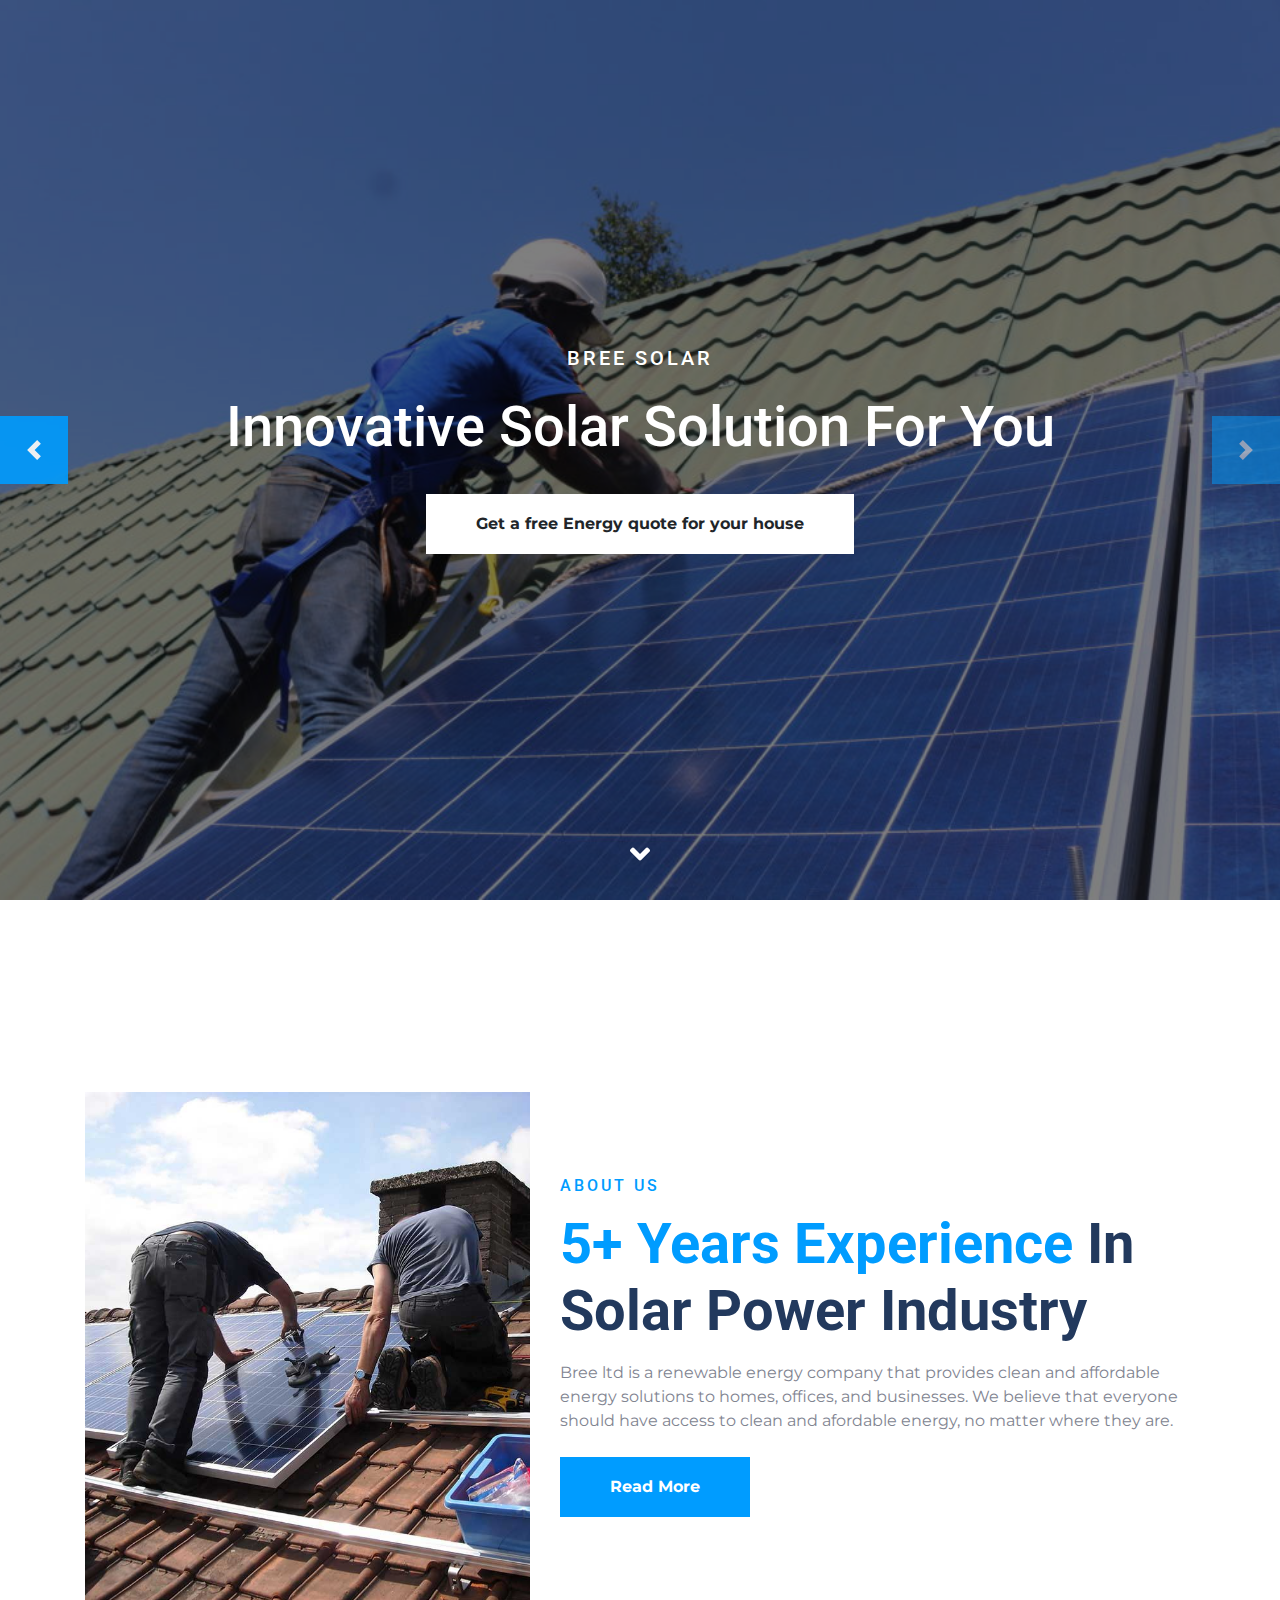
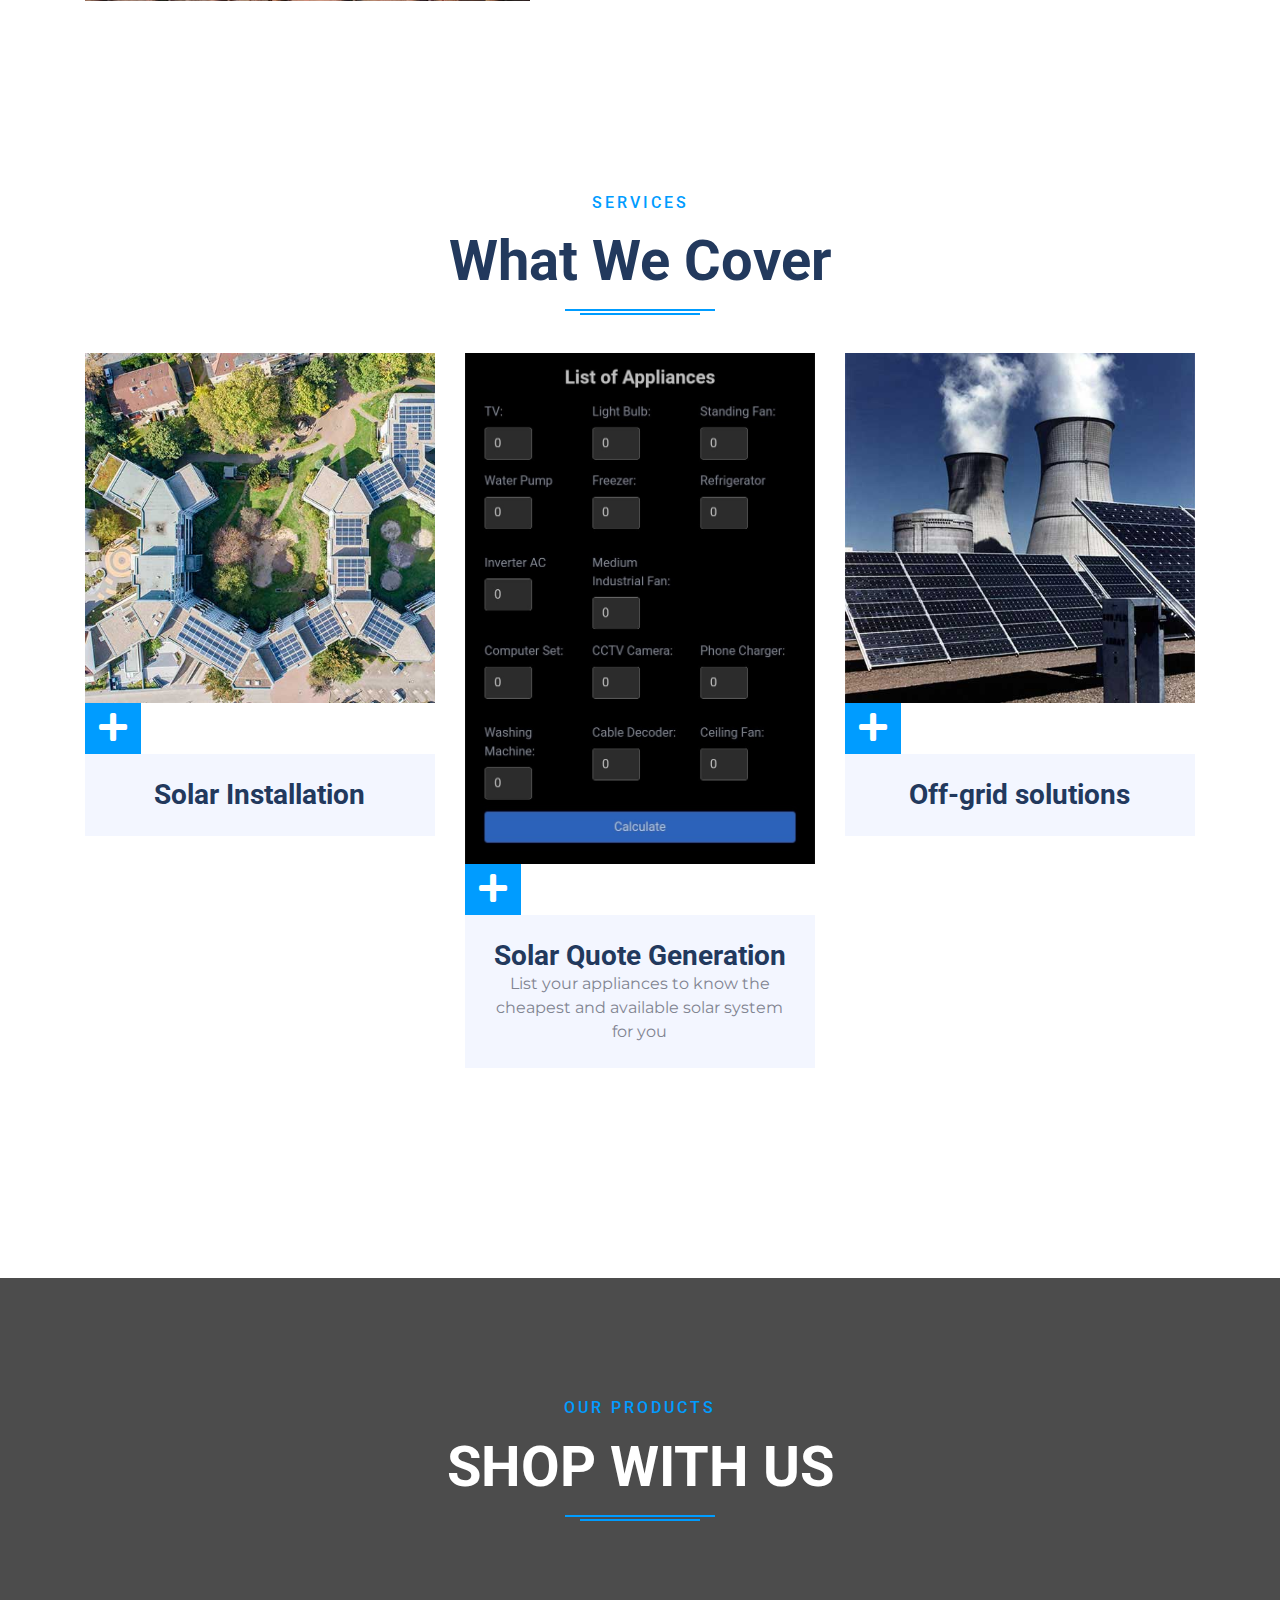
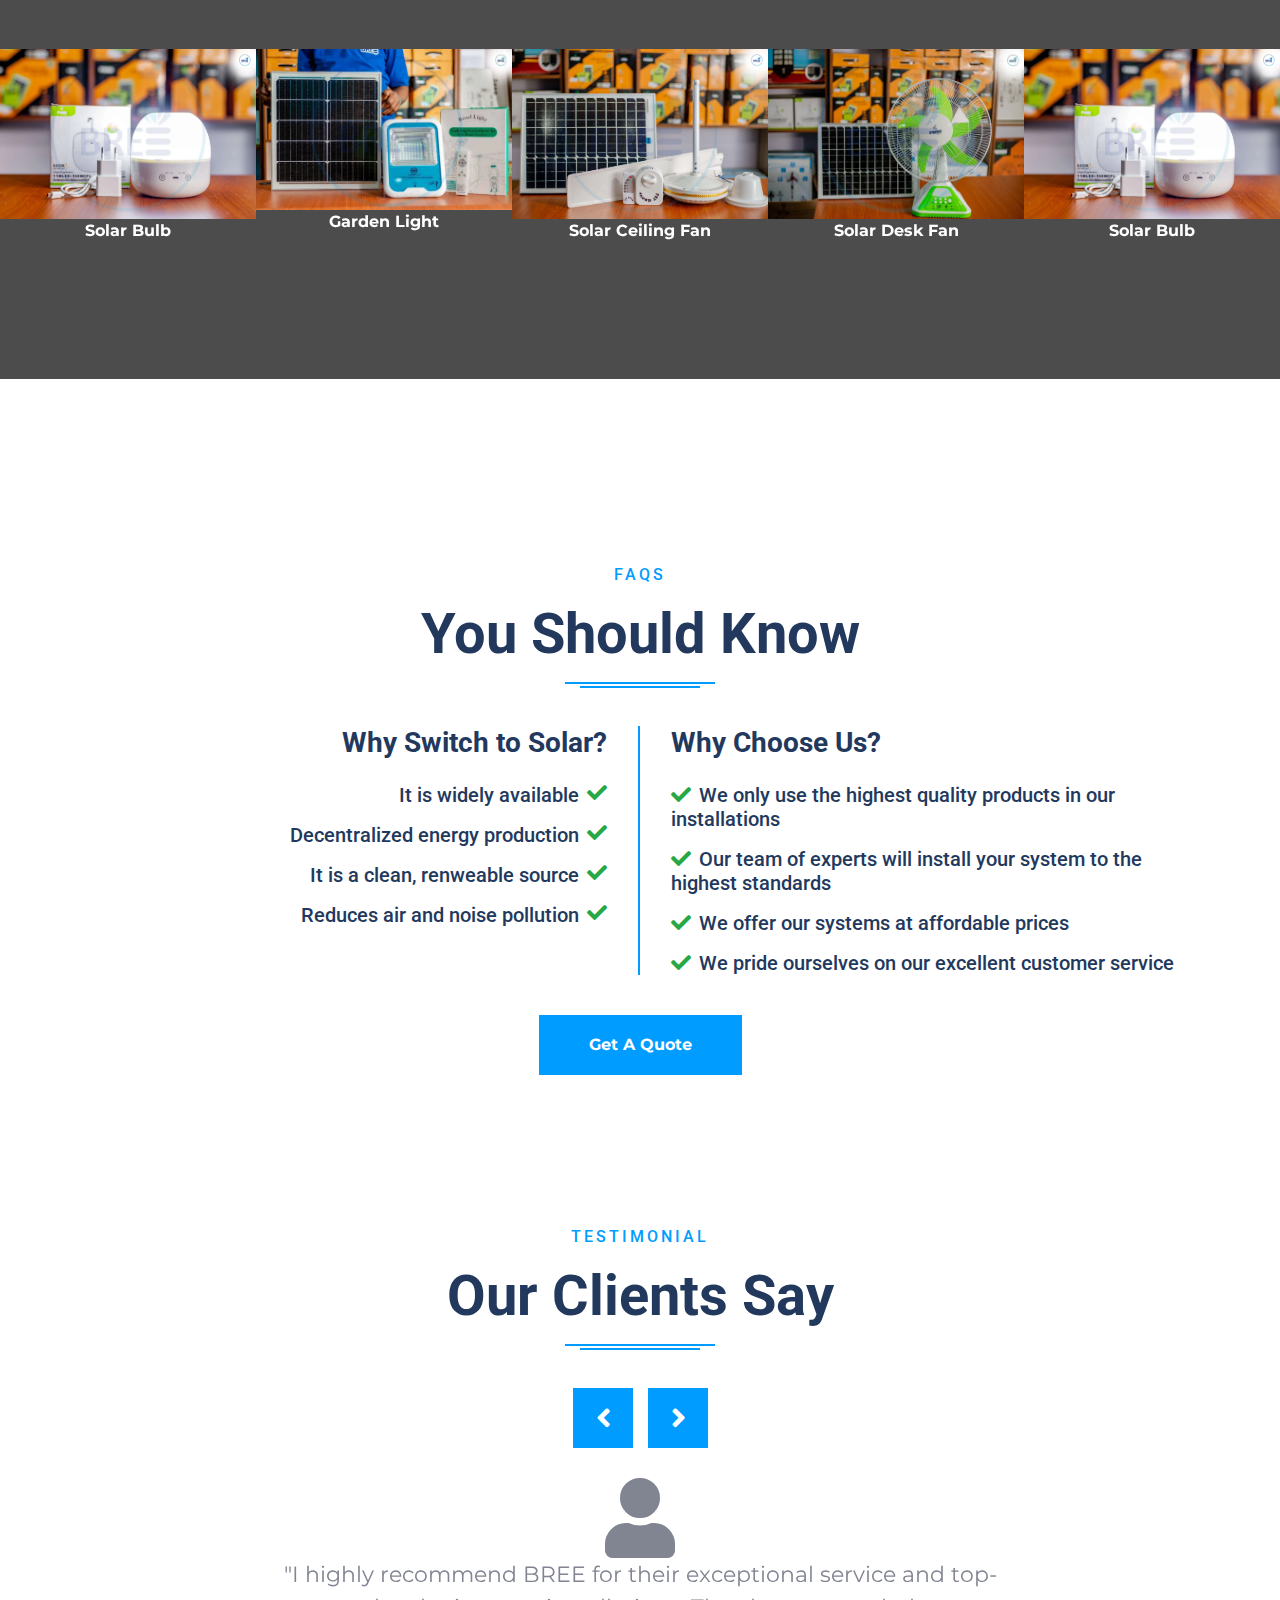
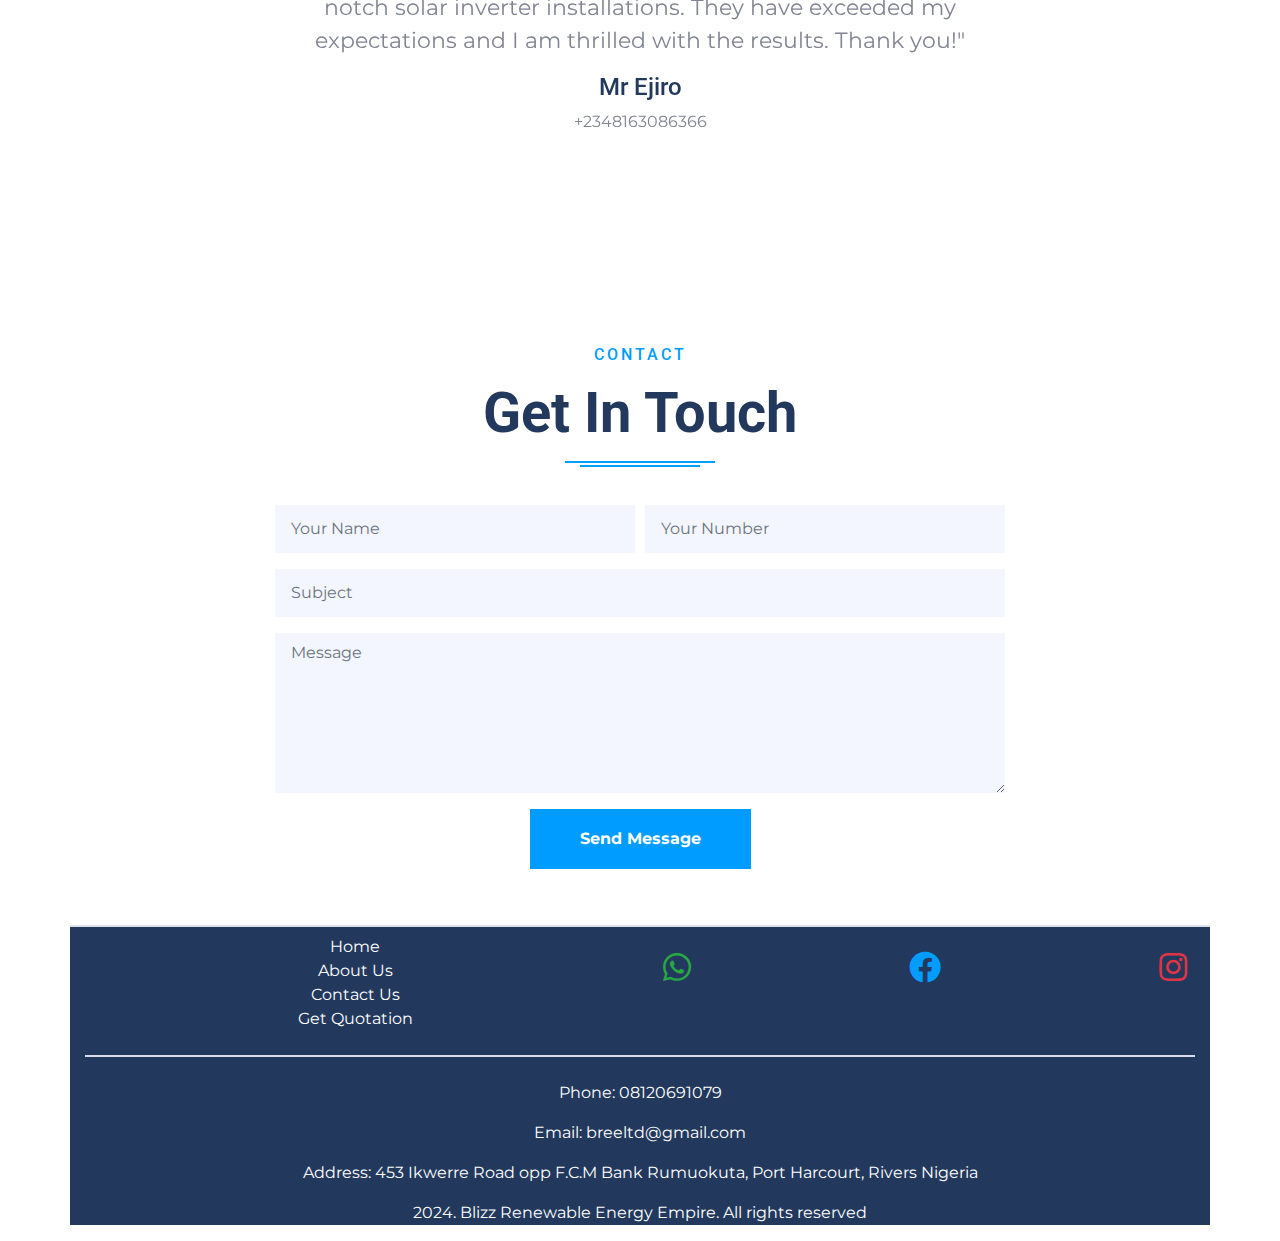
==== commit 84eec626: "Update gallery item captions for better accessibility" ====
--- a/index.html
+++ b/index.html
@@ -73,7 +73,7 @@
                             <h5 class="text-white text-uppercase mb-4" style="letter-spacing: 3px;">Bree solar</h5>
                             <h4 class="display-4 font-secondary text-white mb-4">Let The Sun Work For You</h4>
                             <a class="btn w-30 btn-light font-weight-bold py-3 px-5 mt-2 btn-scroll" href="quote.html">
-                                Get a free quote for your house    
+                                Get a free Energy quote for your house    
                                 </a>
                         </div>
                     </div>
@@ -181,24 +181,28 @@
                 <a class="btn btn-primary" href="store.html">
                     <p class="bg:black text-black">GET NOW</p>
                 </a>
+                <p class="text-white font-weight-bold text-center">Solar Bulb</p>
             </div>
             <div class="gallery-item">
                 <img class="img-fluid w-100" src="images/Garden_light_ac92hc_eexmew.webp" alt="Garden Light">
                 <a class="btn btn-primary" href="store.html">
                     <p class="bg:black text-black">GET NOW</p>
                 </a>
+                <p class="text-white font-weight-bold text-center">Garden Light</p>
             </div>
             <div class="gallery-item">
                 <img class="img-fluid w-100" src="images/Solar_ceiling_fan1_xxvpco_vdfxgt.webp" alt="Solar Ceiing Fan">
                 <a class="btn btn-primary" href="store.html">
                     <p class="bg:black text-black">GET NOW</p>
                 </a>
+                <p class="text-white font-weight-bold text-center">Solar Ceiling Fan</p>
             </div>
             <div class="gallery-item">
                 <img class="img-fluid w-100" src="images/Solar_desk_fan_wyxm89_cf7bm9.webp" alt="Solar Desk Fan">
                 <a class="btn btn-primary" href="store.html">
                     <p class="bg:black text-black">GET NOW</p>
                 </a>
+                <p class="text-white font-weight-bold text-center">Solar Desk Fan</p>
             </div>
         </div>
     </div>
@@ -289,7 +293,7 @@
                 <div class="col-lg-8">
                     <div class="contact-form">
                         <div id="success"></div>
-                        <form name="sentMessage" id="contactForm" novalidate="novalidate">
+                        <form id="contactForm">
                             <div class="form-row">
                                 <div class="col-sm-6 control-group">
                                     <input type="text" class="form-control bg-secondary border-0 py-4 px-3" id="name" placeholder="Your Name" required="required" data-validation-required-message="Please enter your name" />
@@ -309,7 +313,7 @@
                                 <p class="help-block text-danger"></p>
                             </div>
                             <div class="text-center">
-                                <button class="btn btn-primary font-weight-bold py-3 px-5" type="submit" id="sendMessageButton">Send Message</button>
+                                <button class="btn btn-primary font-weight-bold py-3 px-5">Send Message</button>
                             </div>
                         </form>
                     </div>
@@ -393,7 +397,6 @@
 
     <!-- Scroll to Bottom -->
     <i class="fa fa-2x fa-angle-down text-white scroll-to-bottom"></i>
-    <!-- <i class="fa fa-2x fa-whatsapp text-green-500 bg-black fixed mr-4 mb-4"></i> -->
 
     <!-- Back to Top -->
     <a href="#" class="btn btn-lg btn-outline-primary btn-lg-square back-to-top"><i class="fa fa-angle-double-up"></i></a>
@@ -408,12 +411,9 @@
     <script src="lib/isotope/isotope.pkgd.min.js"></script>
     <script src="lib/lightbox/js/lightbox.min.js"></script>
 
-    <!-- Contact Javascript File -->
-    <script src="mail/jqBootstrapValidation.min.js"></script>
-    <script src="mail/contact.js"></script>
-
     <!-- Template Javascript -->
     <script src="js/main.js"></script>
+    <script src="/script.js"></script>
 </body>
 
 </html>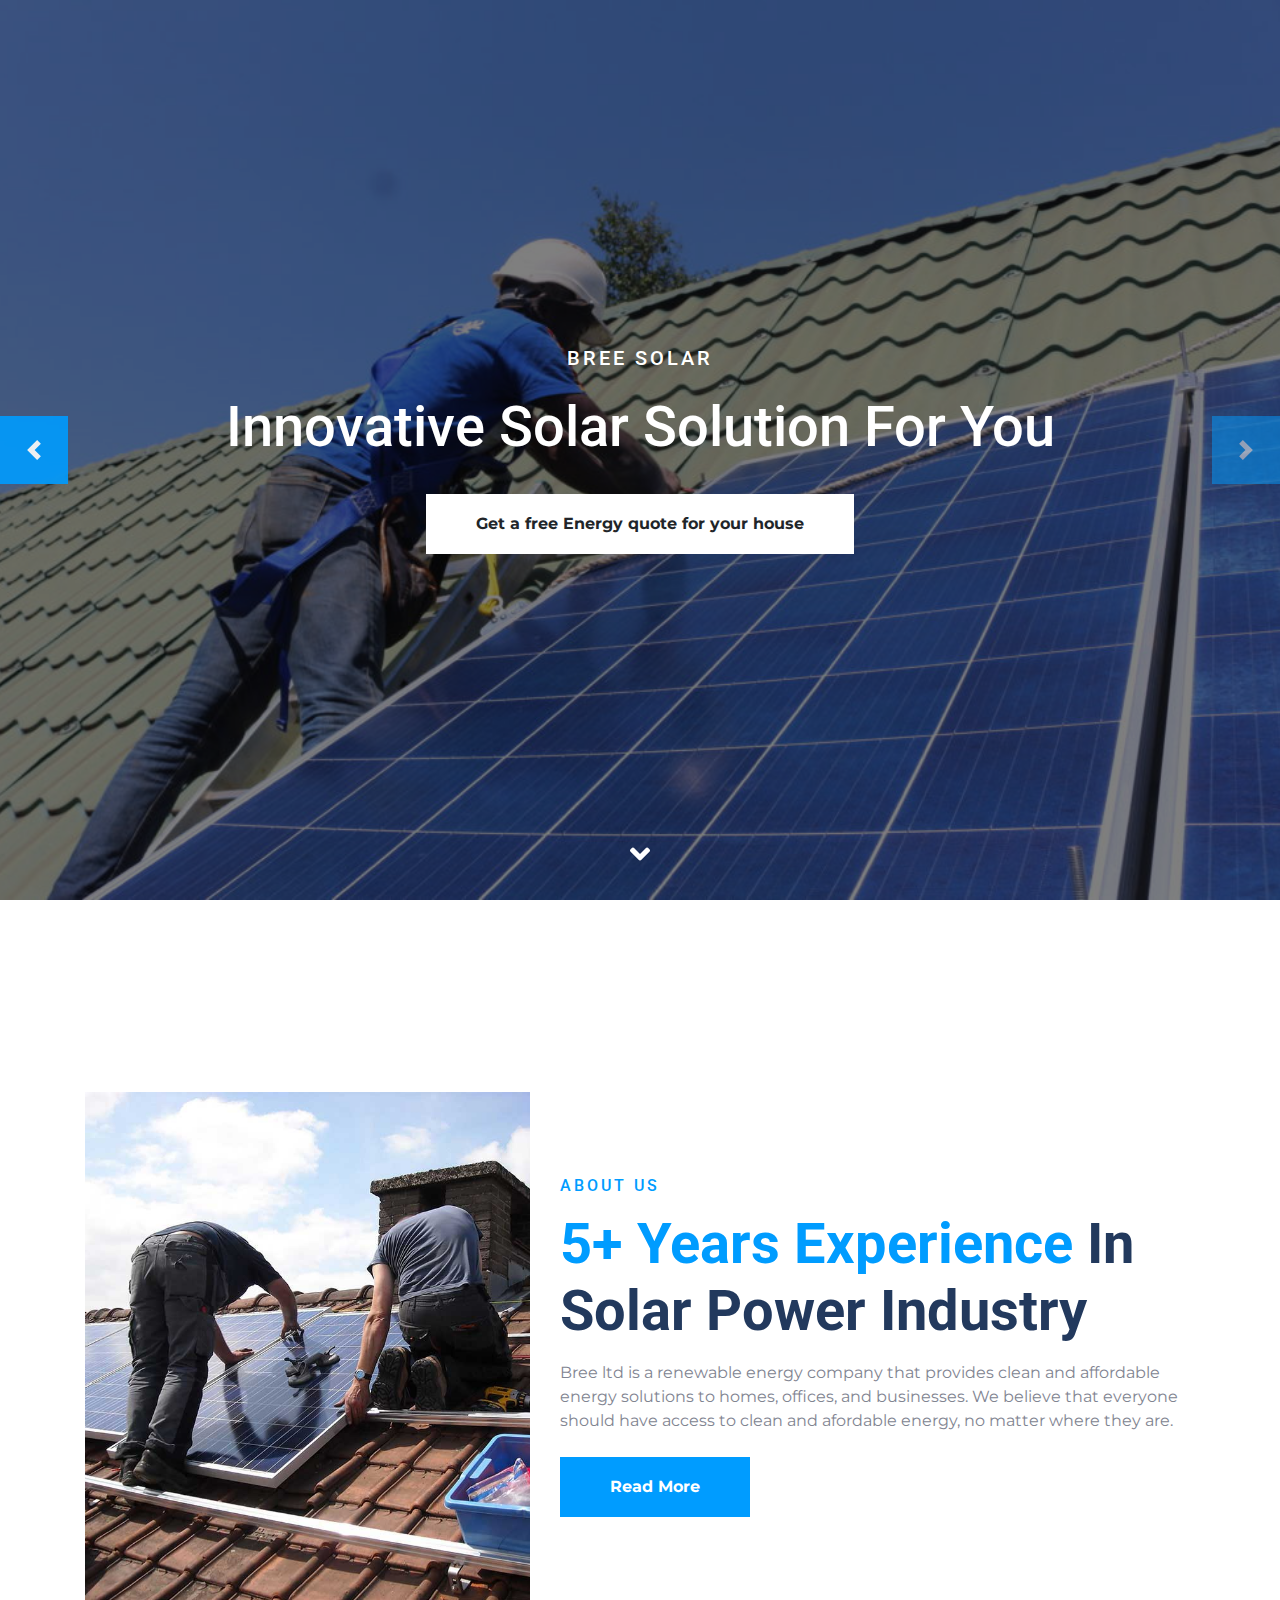
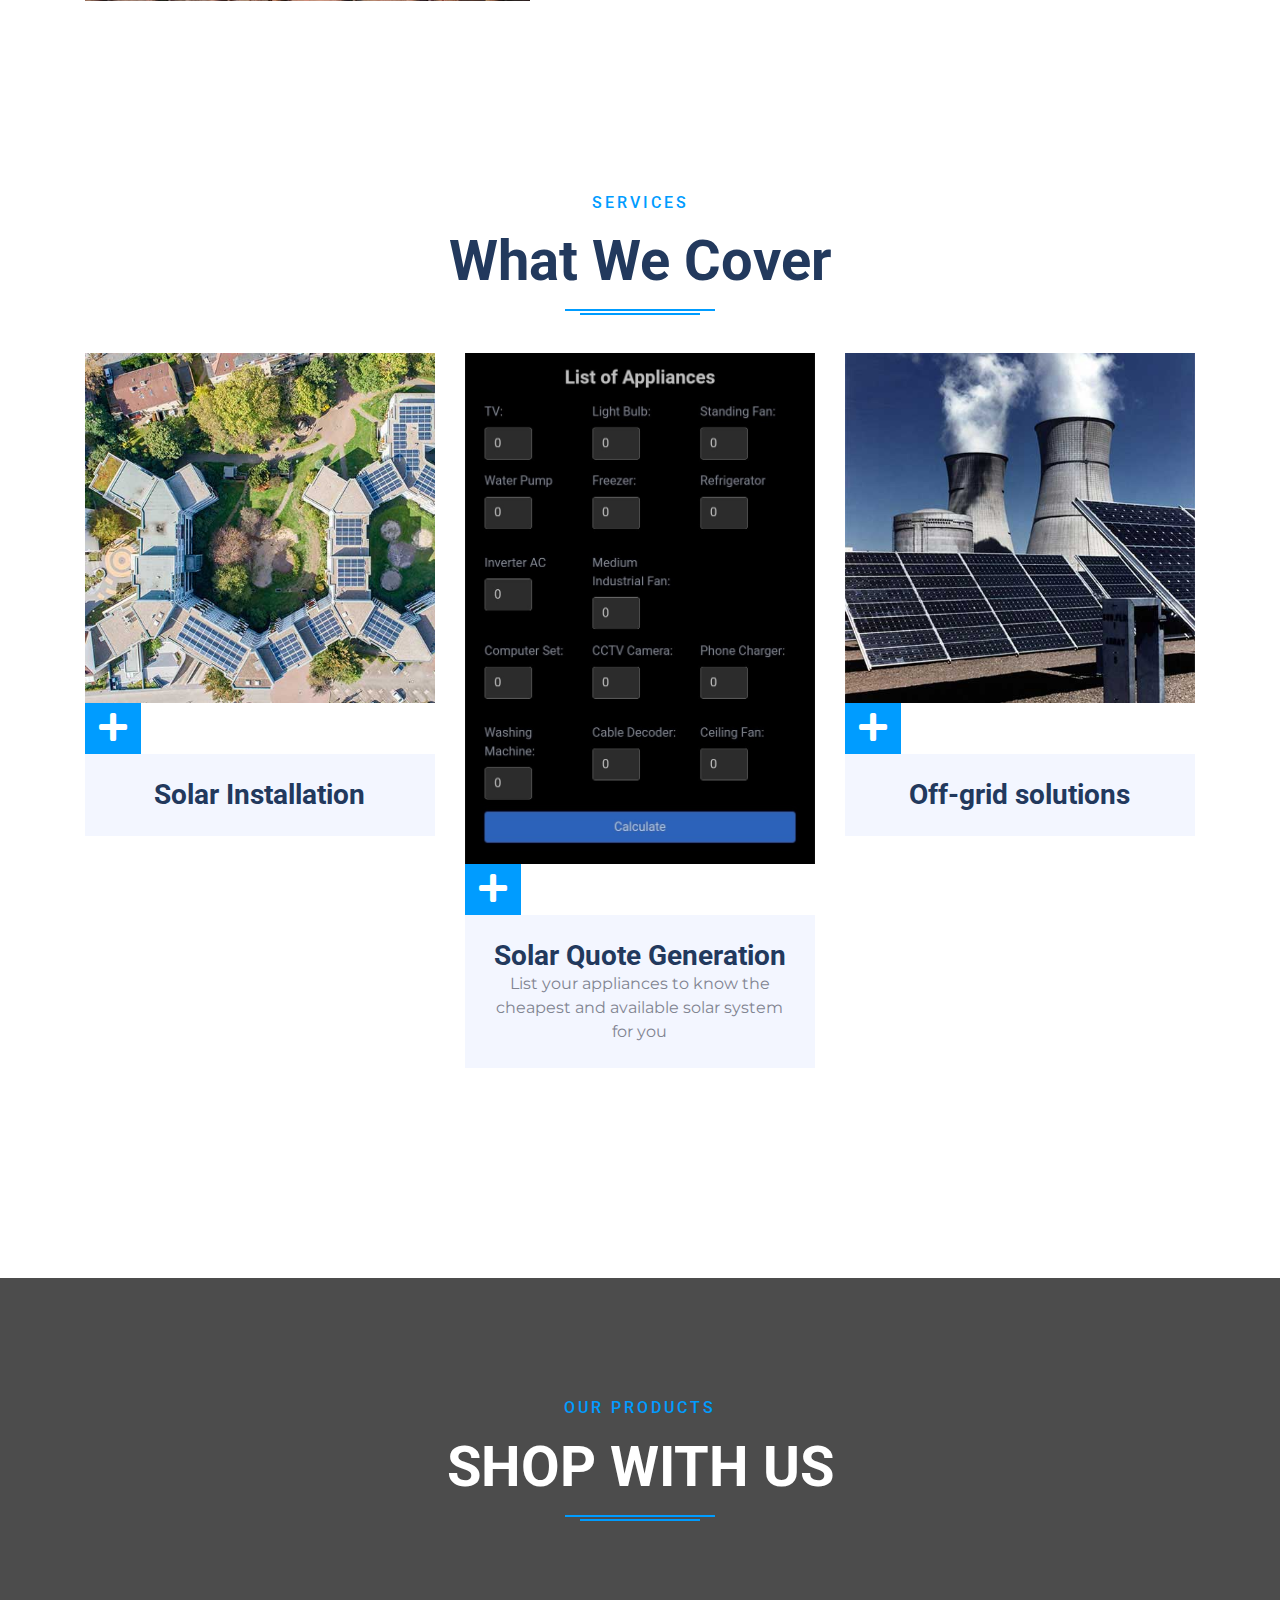
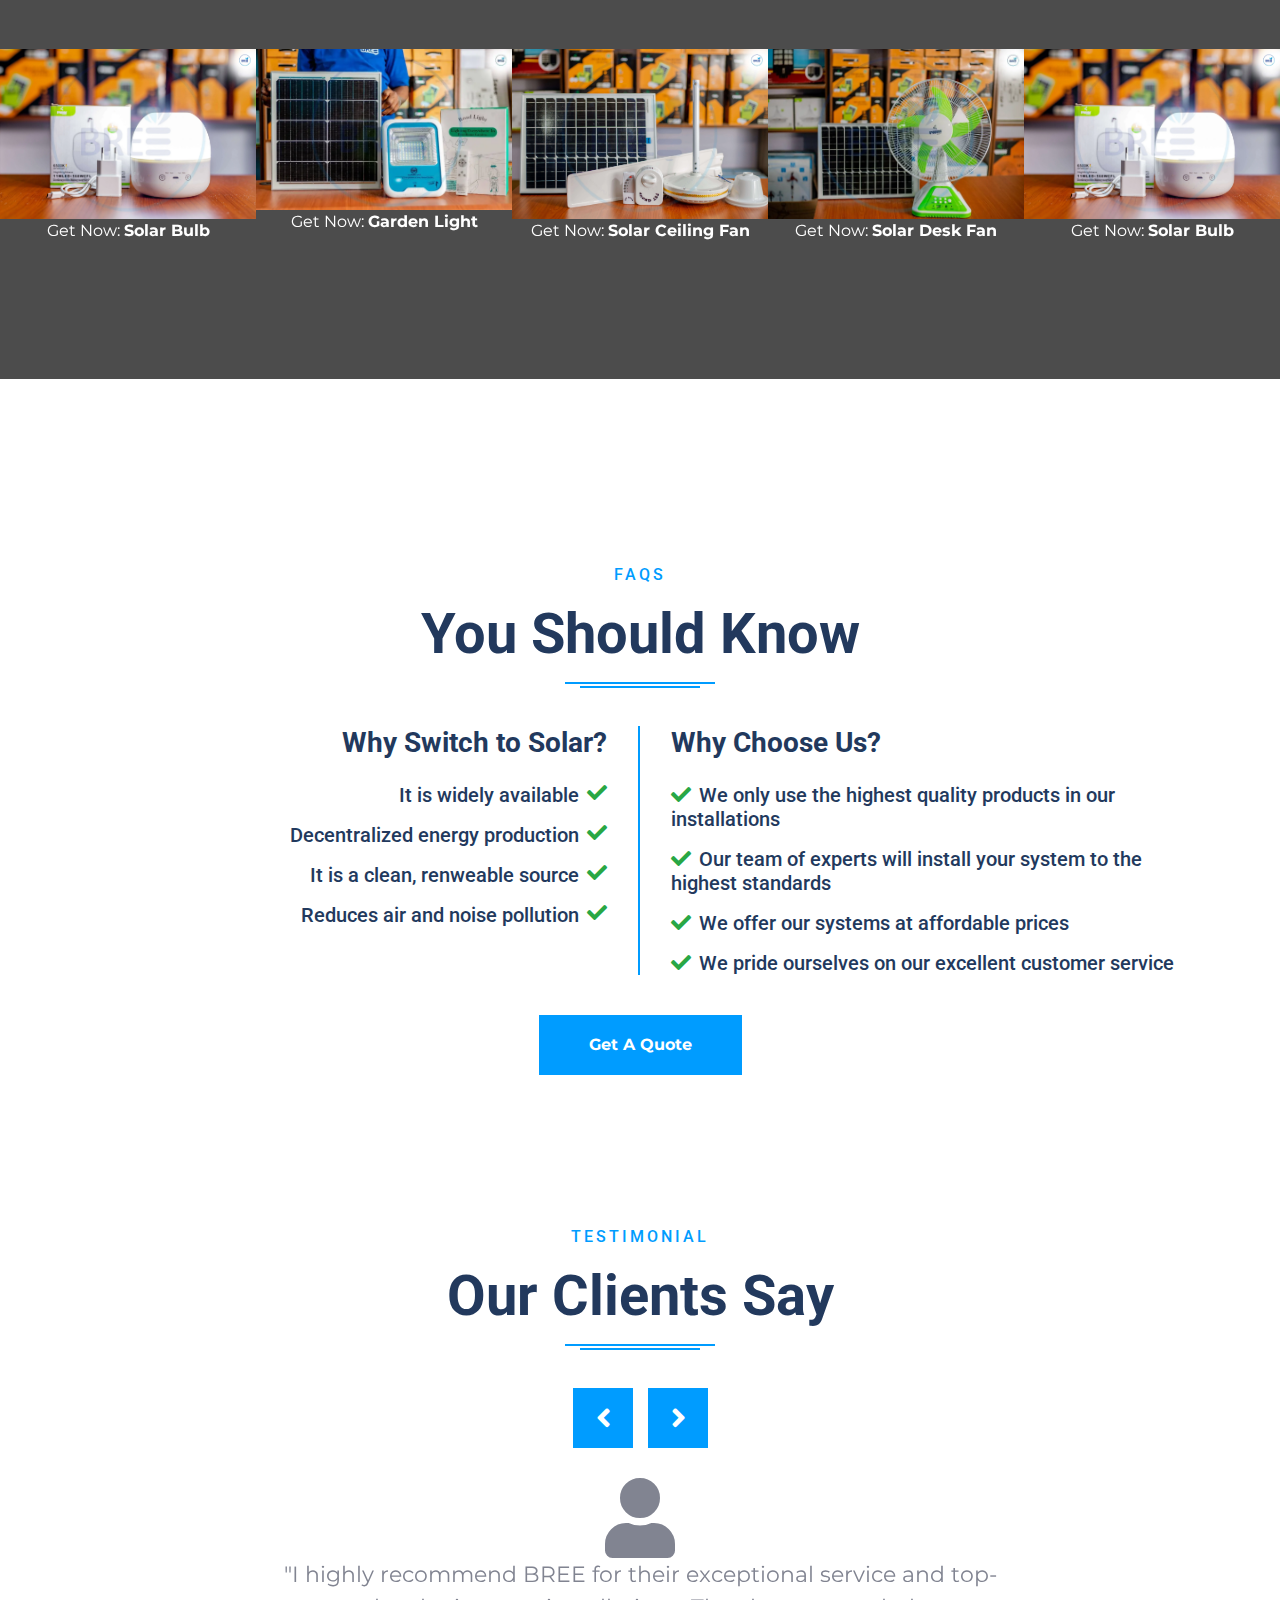
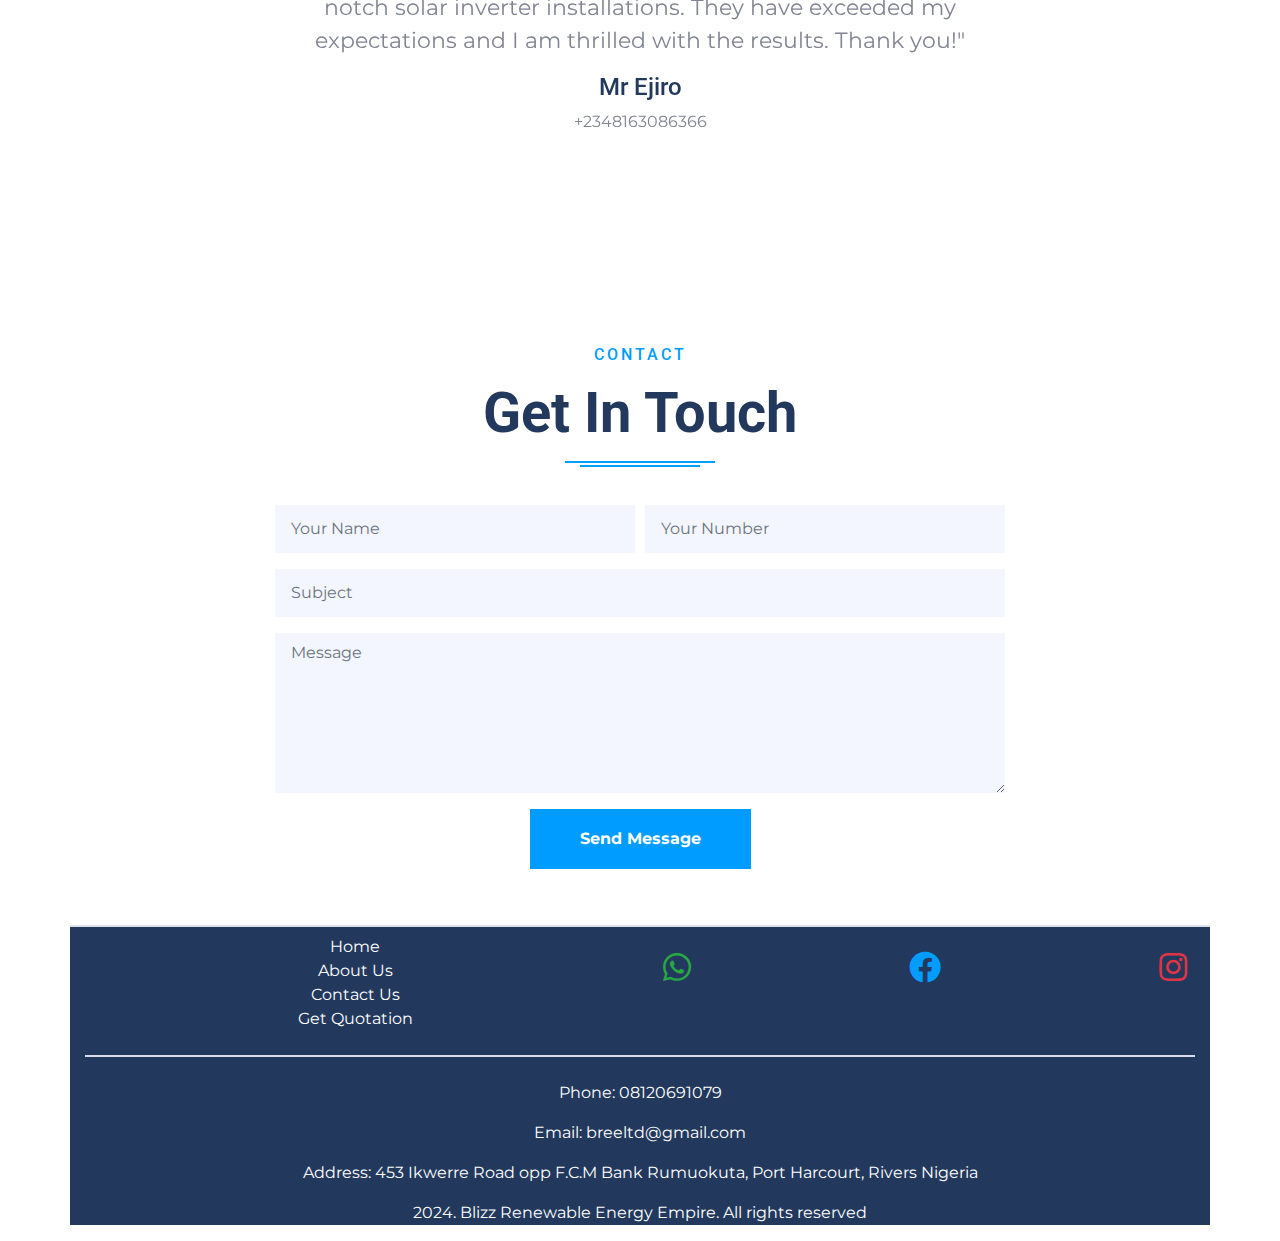
==== commit 8c7d582e: "Update gallery item captions for better accessibility" ====
--- a/index.html
+++ b/index.html
@@ -181,28 +181,28 @@
                 <a class="btn btn-primary" href="store.html">
                     <p class="bg:black text-black">GET NOW</p>
                 </a>
-                <p class="text-white font-weight-bold text-center">Solar Bulb</p>
+                <p class="text-white text-center">Get Now: <strong>Solar Bulb</strong></p>
             </div>
             <div class="gallery-item">
                 <img class="img-fluid w-100" src="images/Garden_light_ac92hc_eexmew.webp" alt="Garden Light">
                 <a class="btn btn-primary" href="store.html">
                     <p class="bg:black text-black">GET NOW</p>
                 </a>
-                <p class="text-white font-weight-bold text-center">Garden Light</p>
+                <p class="text-white text-center">Get Now: <strong>Garden Light</strong></p>
             </div>
             <div class="gallery-item">
                 <img class="img-fluid w-100" src="images/Solar_ceiling_fan1_xxvpco_vdfxgt.webp" alt="Solar Ceiing Fan">
                 <a class="btn btn-primary" href="store.html">
                     <p class="bg:black text-black">GET NOW</p>
                 </a>
-                <p class="text-white font-weight-bold text-center">Solar Ceiling Fan</p>
+                <p class="text-white text-center">Get Now: <strong>Solar Ceiling Fan</strong></p>
             </div>
             <div class="gallery-item">
                 <img class="img-fluid w-100" src="images/Solar_desk_fan_wyxm89_cf7bm9.webp" alt="Solar Desk Fan">
                 <a class="btn btn-primary" href="store.html">
                     <p class="bg:black text-black">GET NOW</p>
                 </a>
-                <p class="text-white font-weight-bold text-center">Solar Desk Fan</p>
+                <p class="text-white text-center">Get Now: <strong>Solar Desk Fan</strong></p>
             </div>
         </div>
     </div>
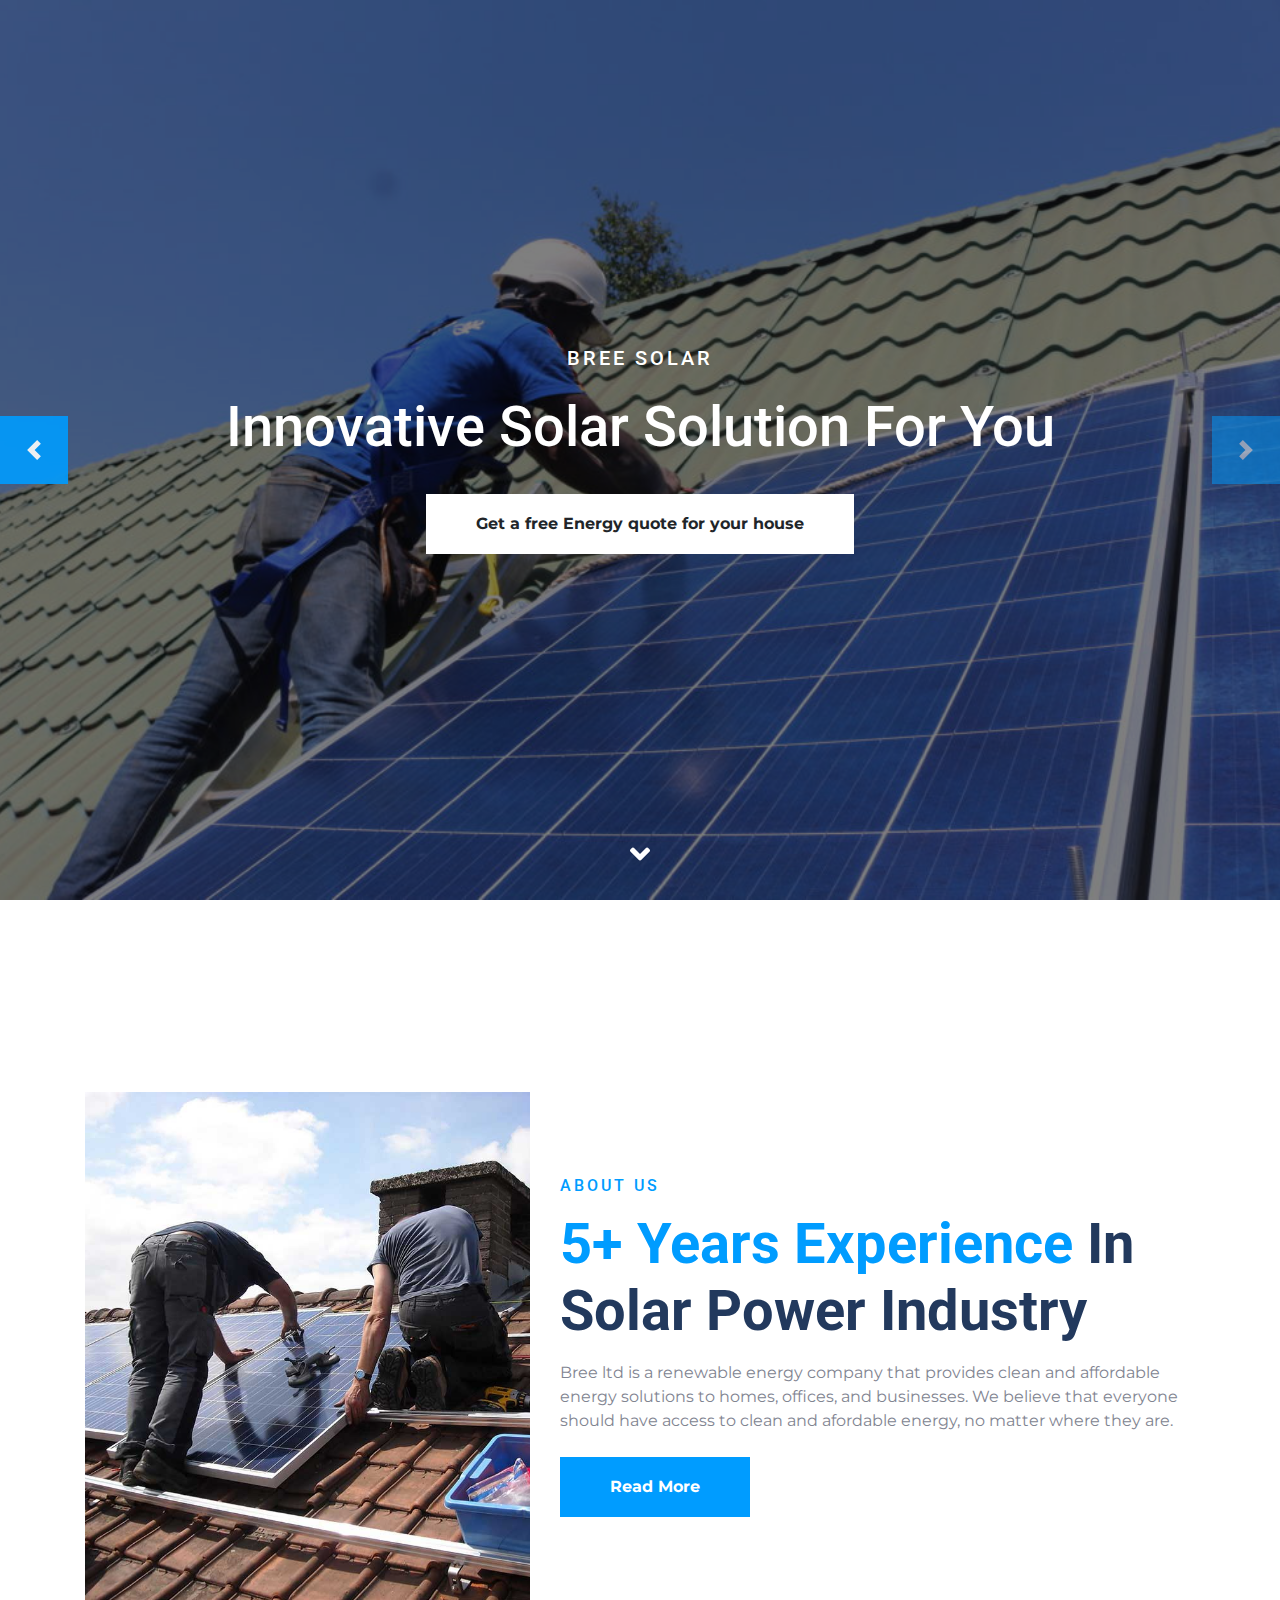
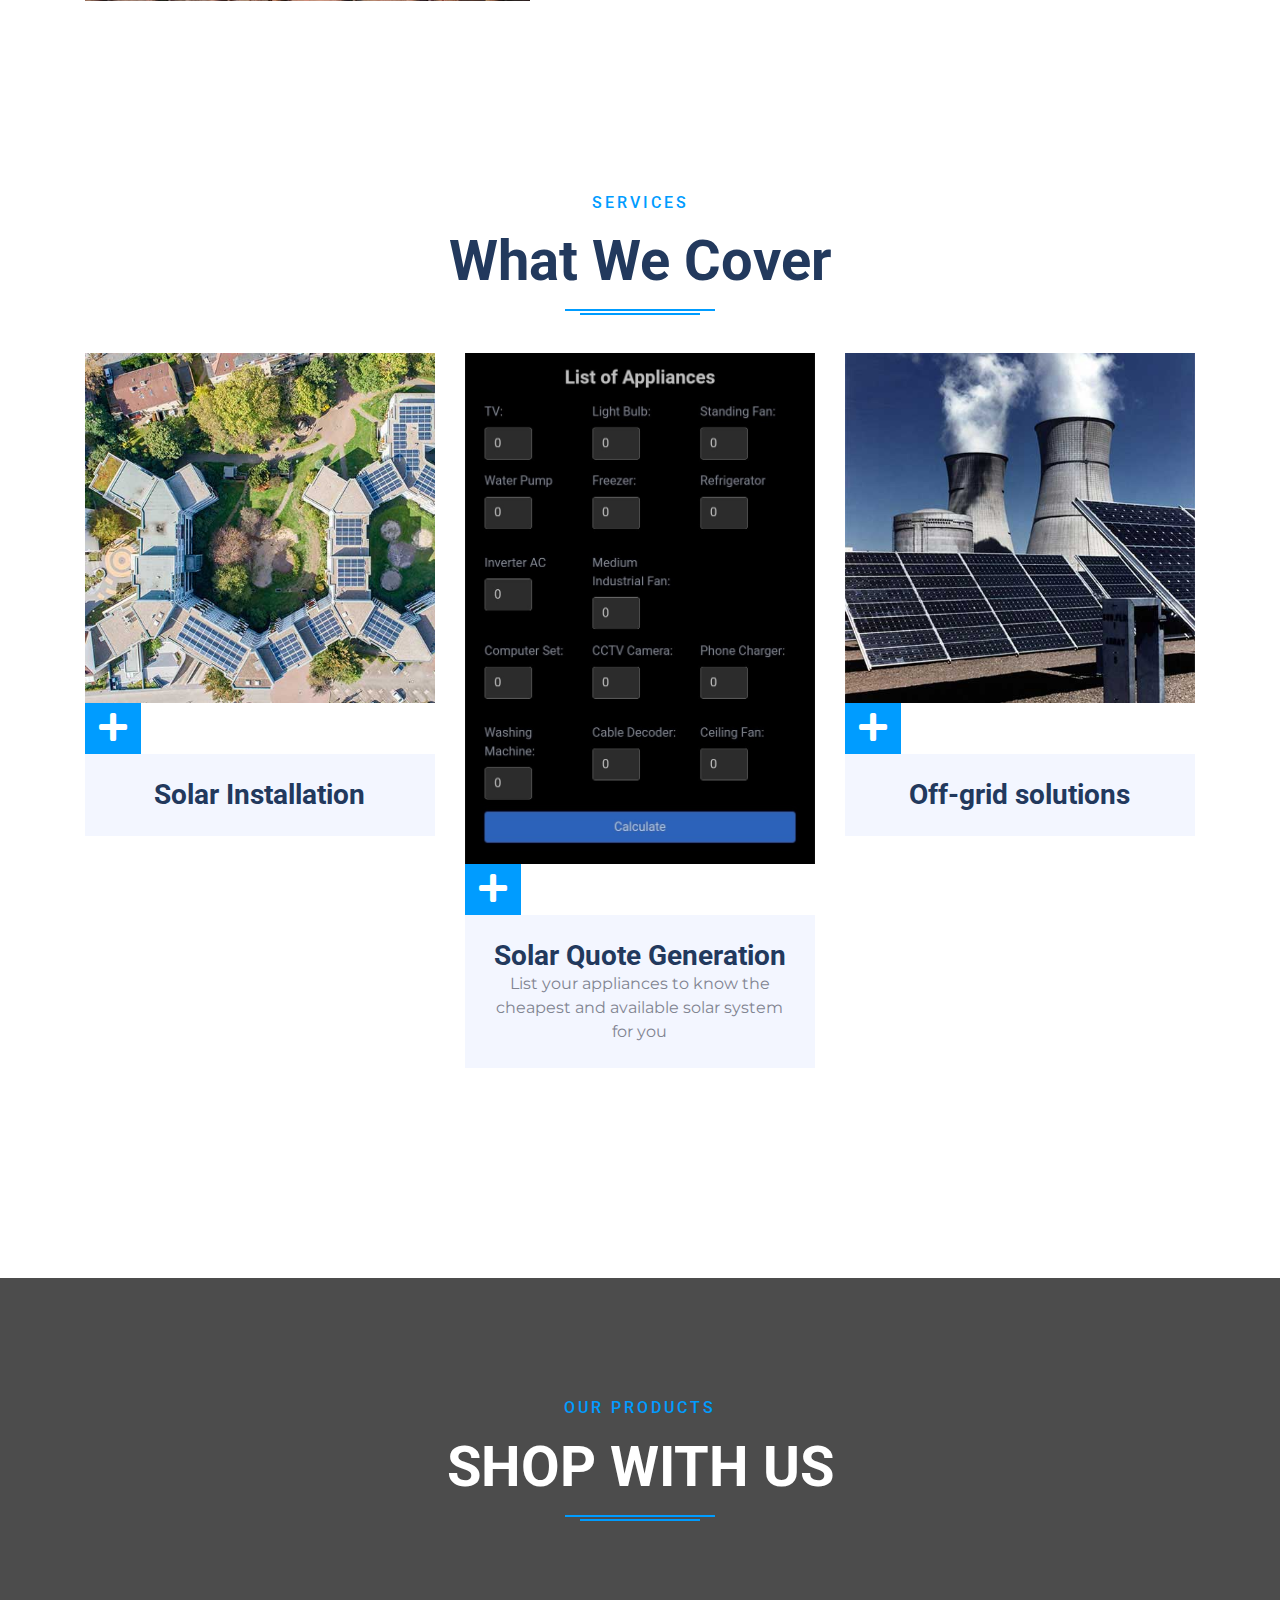
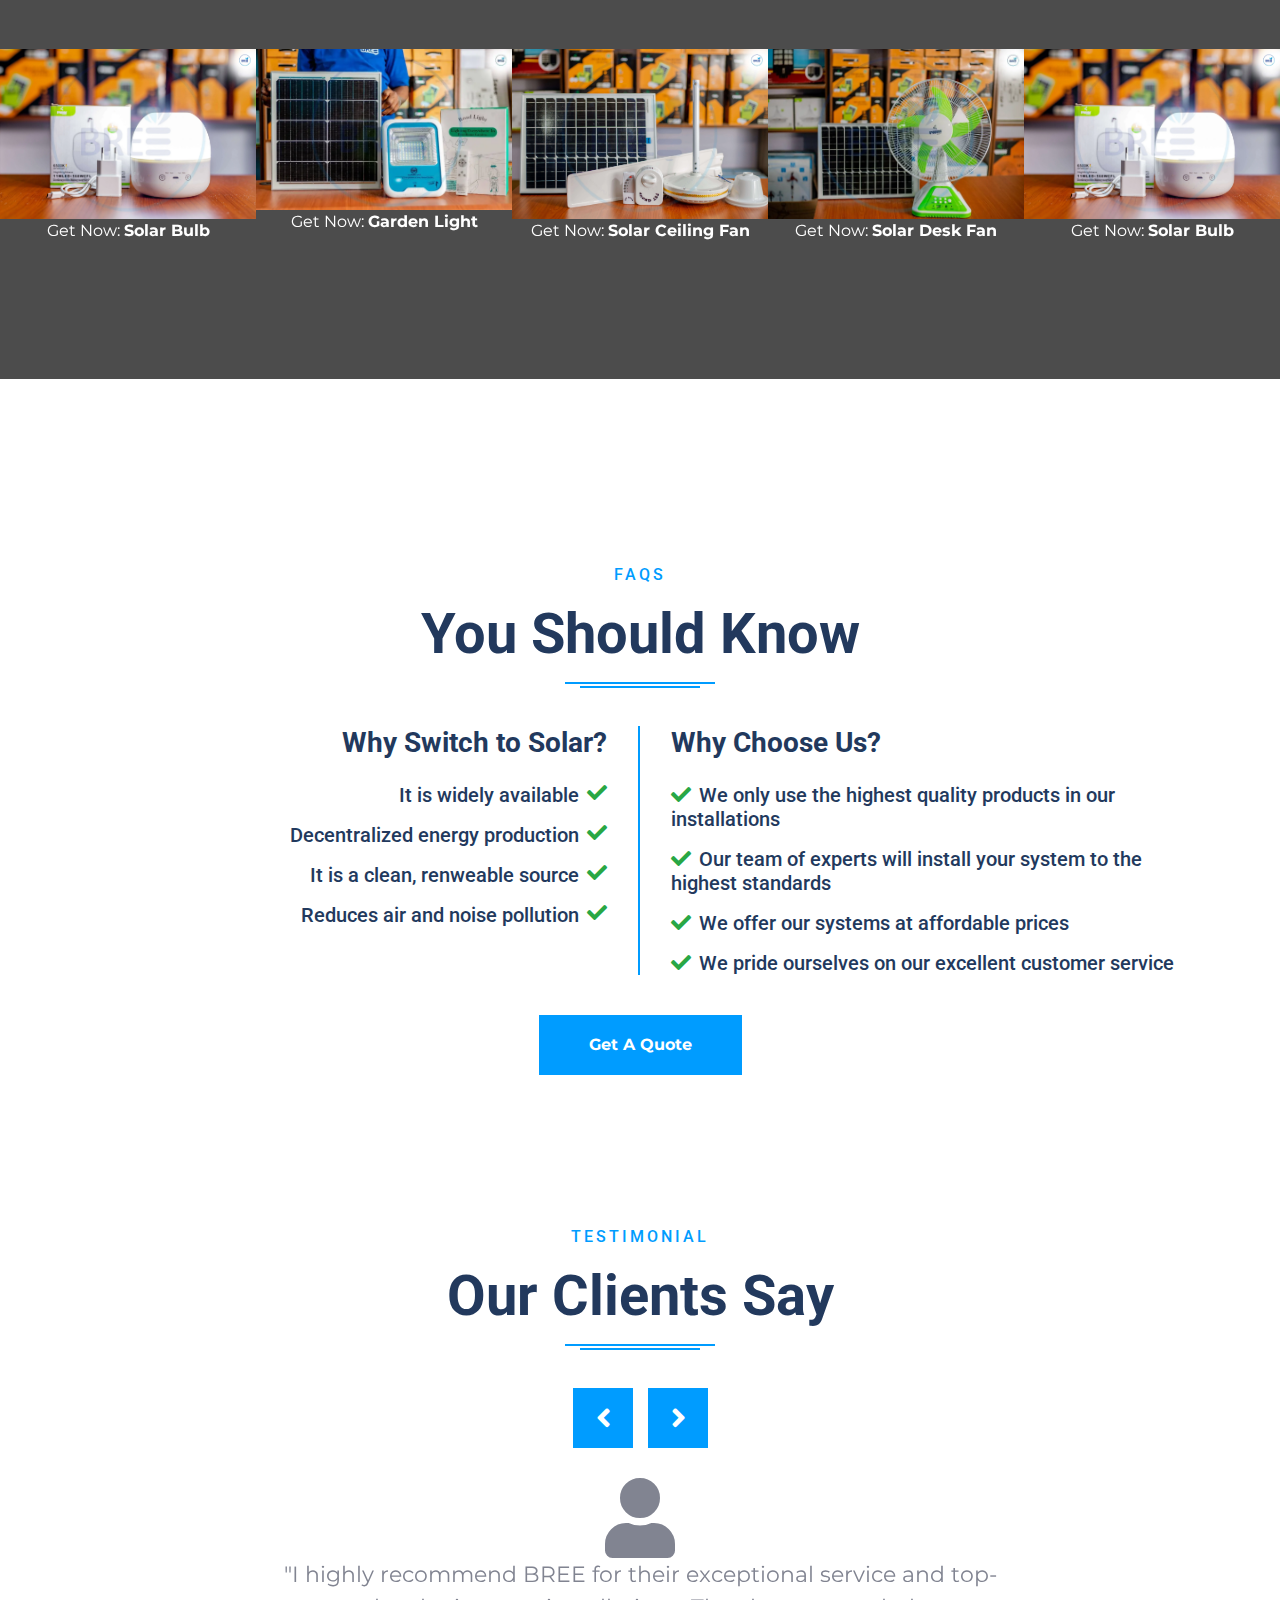
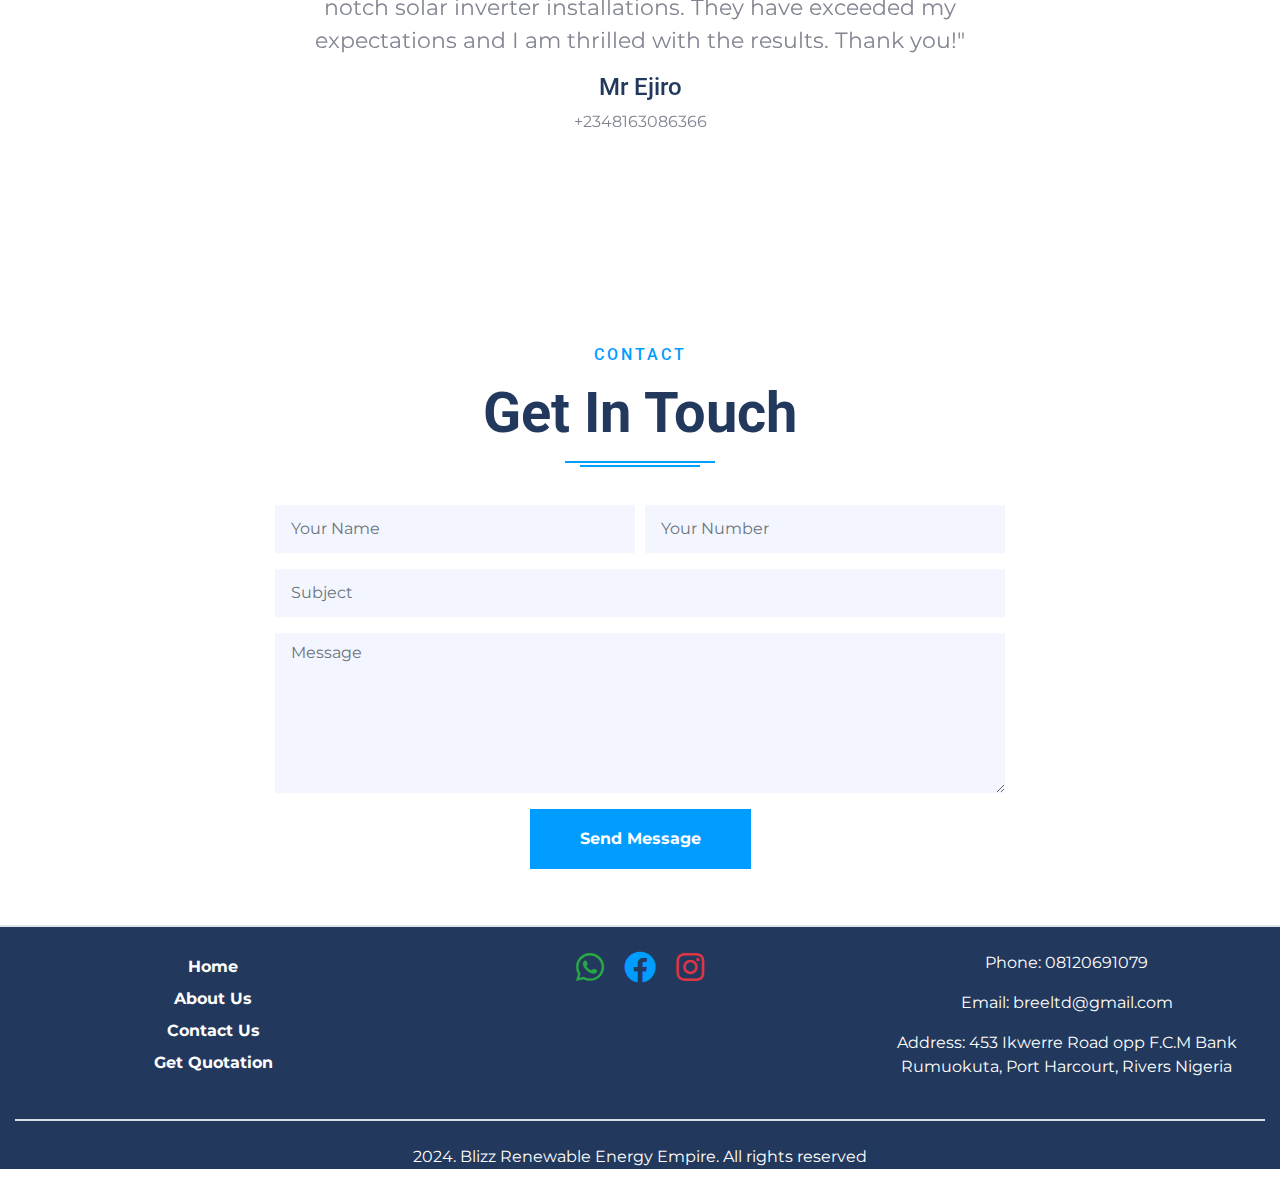
==== commit 9da01ed4: "Update footer copyright" ====
--- a/index.html
+++ b/index.html
@@ -11,7 +11,7 @@
     <meta content="Official site of BREE" name="description">
 
     <!-- Favicon -->
-    <link href="img/favicon.ico" rel="icon">
+    <link href="images/Bree_logo.webp" rel="icon">
 
     <!-- Google Web Fonts -->
     <link rel="preconnect" href="https://fonts.gstatic.com">
@@ -327,15 +327,16 @@
     <!-- Footer Start -->
    
 
-    <footer class="container mx-auto py-8 border-top text-center text-white bg-dark">
+    <footer class="container-fluid mx-auto py-8 border-top text-center text-white bg-dark">
         <div class="row">
-          <div class="col-md-6 d-flex flex-column mt-2 align-items-center justify-content-center">
-            <a href="index.html" class="text-white">Home</a>
-            <a href="about.html" class="text-white">About Us</a>
-            <a href="/" class="text-white">Contact Us</a>
-            <a href="quote.html" class="text-white">Get Quotation</a>
+          <div class="col-md-6 col-lg-4 d-flex flex-column mt-2 align-items-center justify-content-center">
+            <a href="index.html" class="text-white mb-2 font-weight-bold">Home</a>
+            <a href="about.html" class="text-white mb-2 font-weight-bold">About Us</a>
+            <a href="/" class="text-white mb-2 font-weight-bold">Contact Us</a>
+            <a href="quote.html" class="text-white font-weight-bold">Get Quotation</a>
           </div>
-          <div class="col-md-6 d-flex mx-30 justify-content-between mt-4">
+      
+          <div class="col-md-6 col-lg-4 flex-column mx-auto justify-content-between mt-4">
             <a href="https://api.whatsapp.com/send?phone=2348120691079&text=Hi.%20I%27m%20interested%20in%20getting%20____" class="mx-2 text-success">
               <i class="fab fa-whatsapp fa-2x"></i>
             </a>
@@ -346,16 +347,17 @@
               <i class="fab fa-instagram fa-2x"></i>
             </a>
           </div>
-        </div>
-        <hr class="mt-4 bg-secondary">
-        <div class="row">
-          <div class="mx-auto px-4 mt-2">
-            <p class="">Phone: 08120691079</p>
-            <p class="">Email: breeltd@gmail.com</p>
-            <p class="">Address: 453 Ikwerre Road opp F.C.M Bank Rumuokuta, Port Harcourt, Rivers Nigeria</p>
+      
+          <div class="col-md-6 col-lg-4 mx-auto px-4 mt-4">
+            <p class="text-sm">Phone: 08120691079</p>
+            <p class="text-sm">Email: breeltd@gmail.com</p>
+            <p class="text-sm">Address: 453 Ikwerre Road opp F.C.M Bank Rumuokuta, Port Harcourt, Rivers Nigeria</p>
           </div>
         </div>
-        <p class="">2024. Blizz Renewable Energy Empire. All rights reserved</p>
+      
+        <hr class="mt-4 bg-secondary">        
+      
+        <p class="text-center mt-4 font-secondary">2024. Blizz Renewable Energy Empire. All rights reserved</p>
       </footer>
       
     <!-- Footer End -->
